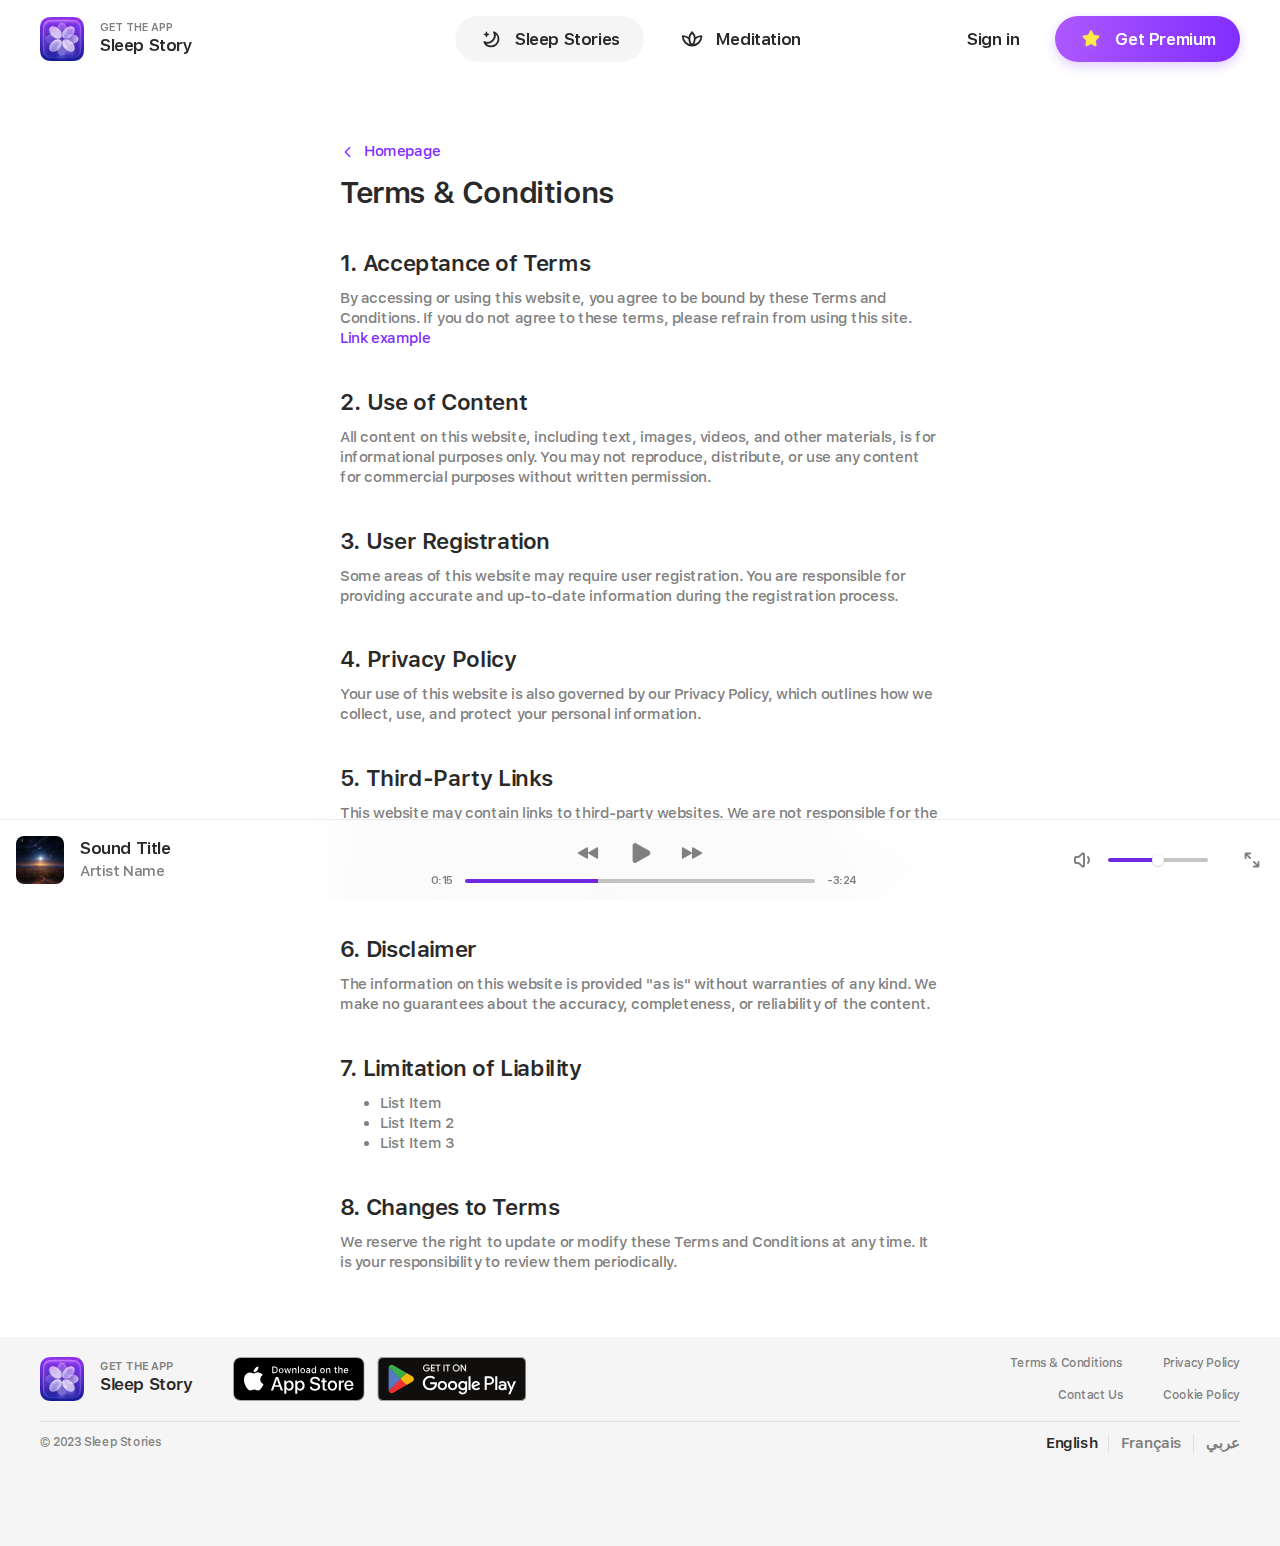
==== single.html @ ad142d94 "fixes" ====
<!DOCTYPE html>
<html lang="en">
  <head>
    <title>Sleep Story</title>
    <meta charset="utf-8">
    <meta name="keywords" content="">
    <meta http-equiv="X-UA-Compatible" content="IE=edge">
    <meta name="viewport" content="width=device-width, initial-scale=1.0">
    <meta name="format-detection" content="telephone=no">
    <link rel="shortcut icon" href="images/favicons/favicon.ico" type="image/x-icon">
    <link rel="apple-touch-icon" href="images/favicons/apple-touch-icon.png">
    <link rel="apple-touch-icon" sizes="180x180" href="images/favicons/apple-touch-icon-180x180.png">
    <link rel="icon" type="image/png" sizes="192x192" href="images/favicons/android-chrome-192x192.png">
    <link rel="icon" type="image/png" sizes="96x96" href="images/favicons/android-chrome-96x96.png">
    <link rel="icon" type="image/png" sizes="32x32" href="images/favicons/favicon-32x32.png">
    <link rel="icon" type="image/png" sizes="16x16" href="images/favicons/favicon-16x16.png">
    <link rel="manifest" href="images/favicons/manifest.json">
    <meta name="msapplication-TileColor" content="#ffffff">
    <meta name="msapplication-TileImage" content="images/favicons/mstile-144x144.png">
    <meta name="msapplication-config" content="images/favicons/browserconfig.xml">
    <meta name="theme-color" content="#fff">
    <meta name="theme-color" media="(prefers-color-scheme: dark)" content="#101014">
    <link rel="stylesheet" href="css/main.min.css">
  </head>
  <body>
    <header class="header">
      <div class="container">
        <div class="header__wrap"><a class="custom-logo" href="./index.html">
            <picture class="picture">
              <source srcset="images/logo.webp, images/logo@2x.webp 2x" type="image/webp"/><img src="images/logo.png" srcset="images/logo.png, images/logo@2x.png 2x" alt=""/>
            </picture>
            <div class="custom-logo__info"><span class="custom-logo__tagline">Get the app</span><span class="custom-logo__title">Sleep Story</span></div></a>
          <nav class="menu"> 
            <ul class="menu__list list-reset">
              <li class="menu__item"><a class="menu__link button button--active" href="#"> 
                  <svg class="icon" width="24" height="24" viewBox="0 0 24 24">
                    <use xlink:href="images/sprites/main.stack.svg#image-moon"></use>
                  </svg>Sleep Stories</a></li>
              <li class="menu__item"><a class="menu__link button" href="#"> 
                  <svg class="icon" width="24" height="24" viewBox="0 0 24 24">
                    <use xlink:href="images/sprites/main.stack.svg#image-meditation"></use>
                  </svg>Meditation</a></li>
            </ul>
          </nav>
          <div class="user-nav"><a class="button" href="#signIn" data-signin>Sign in</a><a class="button button--accent" href="#premium" data-premium> <svg class="icon" width="24" height="24" viewBox="0 0 18 18" fill="none" xmlns="http://www.w3.org/2000/svg">
<path d="M8.32745 2.86274C8.60256 2.3053 9.39744 2.3053 9.67255 2.86274L11.0297 5.61261C11.1389 5.83396 11.3501 5.98739 11.5944 6.02289L14.6291 6.46385C15.2442 6.55324 15.4898 7.30922 15.0447 7.74312L12.8488 9.88359C12.672 10.0559 12.5914 10.3041 12.6331 10.5474L13.1515 13.5698C13.2566 14.1825 12.6135 14.6497 12.0633 14.3605L9.34901 12.9335C9.13051 12.8186 8.86949 12.8186 8.65099 12.9335L5.93672 14.3605C5.3865 14.6497 4.74342 14.1825 4.8485 13.5698L5.36688 10.5474C5.40861 10.3041 5.32795 10.0559 5.15119 9.88359L2.95529 7.74312C2.51015 7.30922 2.75578 6.55324 3.37095 6.46385L6.4056 6.02289C6.64989 5.98739 6.86106 5.83396 6.97031 5.61261L8.32745 2.86274Z" fill="url(#paint0_linear_1054_4385)"/>
<defs>
<linearGradient id="paint0_linear_1054_4385" x1="3" y1="3" x2="15" y2="15" gradientUnits="userSpaceOnUse">
<stop offset="100" stop-color="#FFEB45"/>
<stop offset="1" stop-color="#FFC545"/>
</linearGradient>
</defs>
</svg>Get Premium</a>
            <div class="user-nav__button"> <span> </span></div>
            <div class="user-nav__wrap"> <a class="user-nav__link user-nav__menu user-nav__menu--active" href="#"> 
                <div class="user-nav__icon">
                  <svg class="icon" width="24" height="24" viewBox="0 0 24 24">
                    <use xlink:href="images/sprites/main.stack.svg#image-moon"></use>
                  </svg>
                </div>Sleep Stories</a><a class="user-nav__link user-nav__menu" href="#"> 
                <div class="user-nav__icon">
                  <svg class="icon" width="24" height="24" viewBox="0 0 24 24">
                    <use xlink:href="images/sprites/main.stack.svg#image-meditation"></use>
                  </svg>
                </div>Meditation</a><a class="user-nav__link" href="#premium" data-premium> 
                <div class="user-nav__icon"><svg class="icon" width="24" height="24" viewBox="0 0 18 18" fill="none" xmlns="http://www.w3.org/2000/svg">
<path d="M8.32745 2.86274C8.60256 2.3053 9.39744 2.3053 9.67255 2.86274L11.0297 5.61261C11.1389 5.83396 11.3501 5.98739 11.5944 6.02289L14.6291 6.46385C15.2442 6.55324 15.4898 7.30922 15.0447 7.74312L12.8488 9.88359C12.672 10.0559 12.5914 10.3041 12.6331 10.5474L13.1515 13.5698C13.2566 14.1825 12.6135 14.6497 12.0633 14.3605L9.34901 12.9335C9.13051 12.8186 8.86949 12.8186 8.65099 12.9335L5.93672 14.3605C5.3865 14.6497 4.74342 14.1825 4.8485 13.5698L5.36688 10.5474C5.40861 10.3041 5.32795 10.0559 5.15119 9.88359L2.95529 7.74312C2.51015 7.30922 2.75578 6.55324 3.37095 6.46385L6.4056 6.02289C6.64989 5.98739 6.86106 5.83396 6.97031 5.61261L8.32745 2.86274Z" fill="url(#paint10_linear_1054_4385)"/>
<defs>
<linearGradient id="paint10_linear_1054_4385" x1="3" y1="3" x2="15" y2="15" gradientUnits="userSpaceOnUse">
<stop offset="100" stop-color="#FFEB45"/>
<stop offset="1" stop-color="#FFC545"/>
</linearGradient>
</defs>
</svg>
                </div>Get Premium</a><a class="user-nav__link" href="#signIn"> 
                <div class="user-nav__icon">
                  <svg class="icon" width="24" height="24" viewBox="0 0 24 24">
                    <use xlink:href="images/sprites/main.stack.svg#image-profile"></use>
                  </svg>
                </div>Sign in</a></div>
          </div>
        </div>
      </div>
    </header>
    <main class="main"> 
      <section class="single">
        <div class="container"> 
          <div class="single__wrap"> <a class="back" href="./index.html"> 
              <svg class="icon" width="16" height="16" viewBox="0 0 16 16">
                <use xlink:href="images/sprites/main.stack.svg#image-angle"></use>
              </svg>Homepage</a>
            <h1>Terms & Conditions</h1>
            <h2>1.  Acceptance of Terms</h2>
            <p>By accessing or using this website, you agree to be bound by these Terms and Conditions. If you do not agree to these terms, please refrain from using this site. <a href="#">Link example</a></p>
            <h2>2. Use of Content</h2>
            <p>All content on this website, including text, images, videos, and other materials, is for informational purposes only. You may not reproduce, distribute, or use any content for commercial purposes without written permission.</p>
            <h2>3. User Registration</h2>
            <p>Some areas of this website may require user registration. You are responsible for providing accurate and up-to-date information during the registration process.</p>
            <h2>4. Privacy Policy</h2>
            <p>Your use of this website is also governed by our Privacy Policy, which outlines how we collect, use, and protect your personal information.</p>
            <h2>5. Third-Party Links</h2>
            <p>This website may contain links to third-party websites. We are not responsible for the content or practices of these external sites. Use them at your own risk.</p>
            <p>This website may contain links to third-party websites. We are not responsible for the content or practices of these external sites. Use them at your own risk.</p>
            <h2>6. Disclaimer</h2>
            <p>The information on this website is provided "as is" without warranties of any kind. We make no guarantees about the accuracy, completeness, or reliability of the content.</p>
            <h2>7. Limitation of Liability</h2>
            <ul> 
              <li>List Item</li>
              <li>List Item 2 </li>
              <li>List Item 3 </li>
            </ul>
            <h2>8. Changes to Terms</h2>
            <p>We reserve the right to update or modify these Terms and Conditions at any time. It is your responsibility to review them periodically.</p>
          </div>
        </div>
      </section>
    </main>
    <footer class="footer">
      <div class="container">
        <div class="footer__main"> 
          <div class="footer__logos"><a class="custom-logo custom-logo--mob" href="./index.html">
              <picture class="picture">
                <source srcset="images/logo.webp, images/logo@2x.webp 2x" type="image/webp"/><img src="images/logo.png" srcset="images/logo.png, images/logo@2x.png 2x" alt=""/>
              </picture>
              <div class="custom-logo__info"><span class="custom-logo__tagline">Get the app</span><span class="custom-logo__title">Sleep Story</span></div></a>
            <div class="footer__apps"><a class="logo" href="#"><img src="images/appstore.svg" alt="App Store"></a><a class="logo" href="#"><img src="images/googleplay.svg" alt="Google Play"></a></div>
          </div>
          <nav class="footer__menu"> 
            <ul class="list-reset">
              <li><a class="footer__link" href="./single.html">Terms & Conditions</a></li>
              <li><a class="footer__link" href="./single.html">Privacy Policy</a></li>
              <li><a class="footer__link" href="./single.html">Contact Us</a></li>
              <li><a class="footer__link" href="./single.html">Cookie Policy</a></li>
            </ul>
          </nav>
        </div>
        <div class="footer__bottom"> <span class="footer__copy">© 2023 Sleep Stories</span>
          <ul class="footer__langs list-reset">
            <li><a class="footer__lang footer__lang--active" href="#">English</a></li>
            <li><a class="footer__lang" href="#">Français</a></li>
            <li><a class="footer__lang" href="#">عربي</a></li>
          </ul>
        </div>
      </div>
    </footer>
    <div class="player">
      <div class="player__overlay"></div>
      <div class="player__top"><span class="player__caption">Playing from</span><span class="player__playlist">Travel</span>
        <button class="player__button player__close" type="button">
          <svg class="icon" width="16" height="16" viewBox="0 0 16 16">
            <use xlink:href="images/sprites/main.stack.svg#image-cross"></use>
          </svg>
        </button>
      </div>
      <div class="player__box">
        <div class="player__cover" data-flip-id="cover"> 
          <picture class="picture">
            <source srcset="images/cover.webp, images/cover@2x.webp 2x" type="image/webp"/><img src="images/cover.jpg" srcset="images/cover.jpg, images/cover@2x.jpg 2x" alt=""/>
          </picture>
        </div><span class="player__title" data-flip-id="title">Sound Title</span><span class="player__artist" data-flip-id="artist">Artist Name</span>
        <div class="player__mob-controls">
          <div class="player__playback"> <span class="player__progress-time">0:15</span>
            <div class="player__playback-bar">
              <input type="range" step="1" min="0" max="100" value="38" data-property="horizontal">
            </div><span class="player__duration">-3:24</span>
          </div>
          <div class="player__buttons">
            <button class="player__button player__prev" type="button">
              <svg class="icon" width="24" height="24" viewBox="0 0 24 24">
                <use xlink:href="images/sprites/main.stack.svg#image-play-prev"></use>
              </svg>
            </button>
            <button class="player__button player__play" type="button">
              <svg class="icon--pause icon" width="32" height="32" viewBox="0 0 32 32">
                <use xlink:href="images/sprites/main.stack.svg#image-pause"></use>
              </svg>
              <svg class="icon--play icon" width="32" height="32" viewBox="0 0 32 32">
                <use xlink:href="images/sprites/main.stack.svg#image-play"></use>
              </svg>
            </button>
            <button class="player__button player__next" type="button">
              <svg class="icon" width="24" height="24" viewBox="0 0 24 24">
                <use xlink:href="images/sprites/main.stack.svg#image-play-next"></use>
              </svg>
            </button>
          </div>
          <div class="player__sound"> 
            <button class="player__button player__volume" type="button"><svg class="icon" width="24" height="24" viewBox="0 0 24 24" fill="none" xmlns="http://www.w3.org/2000/svg">
<g class="volume-on">
<path class="volume-main" d="m3 10v4c0 0.6 0.4 1 1 1h2c0.6 0 1.1 0.2 1.4 0.6l2.9 2.8c0.6 0.6 1.7 0.1 1.7-0.8v-11.2c0-0.9-1.1-1.4-1.7-0.8l-2.9 2.8c-0.3 0.4-0.8 0.6-1.4 0.6h-2c-0.6 0-1 0.4-1 1z" stroke="currentColor" stroke-width="2"/>
<path class="volume-loud" d="m18.7 6c1.4 1.6 2.3 3.7 2.3 6 0 2.3-0.9 4.4-2.3 6" stroke="currentColor" stroke-width="2" stroke-linecap="round"/>
<path class="volume-normal" d="m16 15c0.6-0.8 1-1.9 1-3 0-1.1-0.4-2.2-1-3" stroke="currentColor" stroke-width="2" stroke-linecap="round"/>
</g>
<g class="volume-off">
<path d="m2.3 9q-0.3 0.4-0.3 1v4c0 1.1 0.9 2 2 2h2q0.4 0 0.7 0.3l2.9 2.8c0.8 0.8 2.1 0.7 2.8 0l-3.9-3.9-0.4-0.4c-0.5-0.5-1.3-0.8-2.1-0.8h-2v-3.3z" fill="currentColor"/>
<path d="m11 9.2v-2.8l-1.4 1.4-1.5-1.4 1.5-1.5c1.3-1.2 3.4-0.3 3.4 1.5v4.8z" fill="currentColor"/>
<path d="m2.5 5l14 14" stroke="currentColor" stroke-width="2" stroke-linecap="round"/>
</g>
</svg>
            </button>
            <div class="player__sound-bar">
              <input type="range" step="1" min="0" max="100" value="50" data-property="horizontal">
            </div>
          </div>
        </div>
      </div>
      <div class="player__bar">
        <div class="player__track"> 
          <div class="player__preview" data-flip-id="cover">
            <picture class="picture">
              <source srcset="images/cover.webp, images/cover@2x.webp 2x" type="image/webp"/><img src="images/cover.jpg" srcset="images/cover.jpg, images/cover@2x.jpg 2x" alt=""/>
            </picture>
          </div>
          <div class="player__track-info"> <span class="player__title" data-flip-id="title">Sound Title</span><span class="player__artist" data-flip-id="artist">Artist Name</span></div>
        </div>
        <div class="player__controls">
          <div class="player__buttons"> 
            <button class="player__button player__prev" type="button">
              <svg class="icon" width="24" height="24" viewBox="0 0 24 24">
                <use xlink:href="images/sprites/main.stack.svg#image-play-prev"></use>
              </svg>
            </button>
            <button class="player__button player__play" type="button">
              <svg class="icon--pause icon" width="32" height="32" viewBox="0 0 32 32">
                <use xlink:href="images/sprites/main.stack.svg#image-pause"></use>
              </svg>
              <svg class="icon--play icon" width="32" height="32" viewBox="0 0 32 32">
                <use xlink:href="images/sprites/main.stack.svg#image-play"></use>
              </svg>
            </button>
            <button class="player__button player__next" type="button">
              <svg class="icon" width="24" height="24" viewBox="0 0 24 24">
                <use xlink:href="images/sprites/main.stack.svg#image-play-next"></use>
              </svg>
            </button>
          </div>
          <div class="player__playback"> <span class="player__progress-time">0:15</span>
            <div class="player__playback-bar">
              <input type="range" step="1" min="0" max="100" value="38" data-property="horizontal">
            </div><span class="player__duration">-3:24</span>
          </div>
        </div>
        <div class="player__additional"> 
          <div class="player__sound"> 
            <button class="player__button player__volume" type="button"><svg class="icon" width="24" height="24" viewBox="0 0 24 24" fill="none" xmlns="http://www.w3.org/2000/svg">
<g class="volume-on">
<path class="volume-main" d="m3 10v4c0 0.6 0.4 1 1 1h2c0.6 0 1.1 0.2 1.4 0.6l2.9 2.8c0.6 0.6 1.7 0.1 1.7-0.8v-11.2c0-0.9-1.1-1.4-1.7-0.8l-2.9 2.8c-0.3 0.4-0.8 0.6-1.4 0.6h-2c-0.6 0-1 0.4-1 1z" stroke="currentColor" stroke-width="2"/>
<path class="volume-loud" d="m18.7 6c1.4 1.6 2.3 3.7 2.3 6 0 2.3-0.9 4.4-2.3 6" stroke="currentColor" stroke-width="2" stroke-linecap="round"/>
<path class="volume-normal" d="m16 15c0.6-0.8 1-1.9 1-3 0-1.1-0.4-2.2-1-3" stroke="currentColor" stroke-width="2" stroke-linecap="round"/>
</g>
<g class="volume-off">
<path d="m2.3 9q-0.3 0.4-0.3 1v4c0 1.1 0.9 2 2 2h2q0.4 0 0.7 0.3l2.9 2.8c0.8 0.8 2.1 0.7 2.8 0l-3.9-3.9-0.4-0.4c-0.5-0.5-1.3-0.8-2.1-0.8h-2v-3.3z" fill="currentColor"/>
<path d="m11 9.2v-2.8l-1.4 1.4-1.5-1.4 1.5-1.5c1.3-1.2 3.4-0.3 3.4 1.5v4.8z" fill="currentColor"/>
<path d="m2.5 5l14 14" stroke="currentColor" stroke-width="2" stroke-linecap="round"/>
</g>
</svg>
            </button>
            <div class="player__sound-bar">
              <input type="range" step="1" min="0" max="100" value="50" data-property="horizontal">
            </div>
          </div>
          <button class="player__button player__full" type="button">
            <svg class="icon" width="24" height="24" viewBox="0 0 24 24">
              <use xlink:href="images/sprites/main.stack.svg#image-expand"></use>
            </svg>
          </button>
        </div>
      </div>
    </div>
    <script src="js/main.min.js"></script>
  </body>
</html>
---- css/main.min.css ----
@font-face{font-family:swiper-icons;src:url('data:application/font-woff;charset=utf-8;base64, [base64]//wADZ2x5ZgAAAywAAADMAAAD2MHtryVoZWFkAAABbAAAADAAAAA2E2+eoWhoZWEAAAGcAAAAHwAAACQC9gDzaG10eAAAAigAAAAZAAAArgJkABFsb2NhAAAC0AAAAFoAAABaFQAUGG1heHAAAAG8AAAAHwAAACAAcABAbmFtZQAAA/gAAAE5AAACXvFdBwlwb3N0AAAFNAAAAGIAAACE5s74hXjaY2BkYGAAYpf5Hu/j+W2+MnAzMYDAzaX6QjD6/4//Bxj5GA8AuRwMYGkAPywL13jaY2BkYGA88P8Agx4j+/8fQDYfA1AEBWgDAIB2BOoAeNpjYGRgYNBh4GdgYgABEMnIABJzYNADCQAACWgAsQB42mNgYfzCOIGBlYGB0YcxjYGBwR1Kf2WQZGhhYGBiYGVmgAFGBiQQkOaawtDAoMBQxXjg/wEGPcYDDA4wNUA2CCgwsAAAO4EL6gAAeNpj2M0gyAACqxgGNWBkZ2D4/wMA+xkDdgAAAHjaY2BgYGaAYBkGRgYQiAHyGMF8FgYHIM3DwMHABGQrMOgyWDLEM1T9/w8UBfEMgLzE////P/5//f/V/xv+r4eaAAeMbAxwIUYmIMHEgKYAYjUcsDAwsLKxc3BycfPw8jEQA/[base64]/uznmfPFBNODM2K7MTQ45YEAZqGP81AmGGcF3iPqOop0r1SPTaTbVkfUe4HXj97wYE+yNwWYxwWu4v1ugWHgo3S1XdZEVqWM7ET0cfnLGxWfkgR42o2PvWrDMBSFj/IHLaF0zKjRgdiVMwScNRAoWUoH78Y2icB/yIY09An6AH2Bdu/UB+yxopYshQiEvnvu0dURgDt8QeC8PDw7Fpji3fEA4z/PEJ6YOB5hKh4dj3EvXhxPqH/SKUY3rJ7srZ4FZnh1PMAtPhwP6fl2PMJMPDgeQ4rY8YT6Gzao0eAEA409DuggmTnFnOcSCiEiLMgxCiTI6Cq5DZUd3Qmp10vO0LaLTd2cjN4fOumlc7lUYbSQcZFkutRG7g6JKZKy0RmdLY680CDnEJ+UMkpFFe1RN7nxdVpXrC4aTtnaurOnYercZg2YVmLN/d/gczfEimrE/fs/bOuq29Zmn8tloORaXgZgGa78yO9/cnXm2BpaGvq25Dv9S4E9+5SIc9PqupJKhYFSSl47+Qcr1mYNAAAAeNptw0cKwkAAAMDZJA8Q7OUJvkLsPfZ6zFVERPy8qHh2YER+3i/BP83vIBLLySsoKimrqKqpa2hp6+jq6RsYGhmbmJqZSy0sraxtbO3sHRydnEMU4uR6yx7JJXveP7WrDycAAAAAAAH//wACeNpjYGRgYOABYhkgZgJCZgZNBkYGLQZtIJsFLMYAAAw3ALgAeNolizEKgDAQBCchRbC2sFER0YD6qVQiBCv/H9ezGI6Z5XBAw8CBK/m5iQQVauVbXLnOrMZv2oLdKFa8Pjuru2hJzGabmOSLzNMzvutpB3N42mNgZGBg4GKQYzBhYMxJLMlj4GBgAYow/P/PAJJhLM6sSoWKfWCAAwDAjgbRAAB42mNgYGBkAIIbCZo5IPrmUn0hGA0AO8EFTQAA');font-weight:400;font-style:normal}:root{--swiper-theme-color:#007aff}:host{position:relative;display:block;margin-left:auto;margin-right:auto;z-index:1}.swiper{margin-left:auto;margin-right:auto;position:relative;overflow:hidden;overflow:clip;list-style:none;padding:0;z-index:1;display:block}.swiper-vertical>.swiper-wrapper{flex-direction:column}.swiper-wrapper{position:relative;width:100%;height:100%;z-index:1;display:flex;transition-property:transform;transition-timing-function:var(--swiper-wrapper-transition-timing-function,initial);box-sizing:content-box}.swiper-android .swiper-slide,.swiper-ios .swiper-slide,.swiper-wrapper{transform:translate3d(0,0,0)}.swiper-horizontal{touch-action:pan-y}.swiper-vertical{touch-action:pan-x}.swiper-slide{flex-shrink:0;width:100%;height:100%;position:relative;transition-property:transform;display:block}.swiper-slide-invisible-blank{visibility:hidden}.swiper-autoheight,.swiper-autoheight .swiper-slide{height:auto}.swiper-autoheight .swiper-wrapper{align-items:flex-start;transition-property:transform,height}.swiper-backface-hidden .swiper-slide{transform:translateZ(0);-webkit-backface-visibility:hidden;backface-visibility:hidden}.swiper-3d.swiper-css-mode .swiper-wrapper{perspective:1200px}.swiper-3d .swiper-wrapper{transform-style:preserve-3d}.swiper-3d{perspective:1200px}.swiper-3d .swiper-cube-shadow,.swiper-3d .swiper-slide{transform-style:preserve-3d}.swiper-css-mode>.swiper-wrapper{overflow:auto;scrollbar-width:none;-ms-overflow-style:none}.swiper-css-mode>.swiper-wrapper::-webkit-scrollbar{display:none}.swiper-css-mode>.swiper-wrapper>.swiper-slide{scroll-snap-align:start start}.swiper-css-mode.swiper-horizontal>.swiper-wrapper{scroll-snap-type:x mandatory}.swiper-css-mode.swiper-vertical>.swiper-wrapper{scroll-snap-type:y mandatory}.swiper-css-mode.swiper-free-mode>.swiper-wrapper{scroll-snap-type:none}.swiper-css-mode.swiper-free-mode>.swiper-wrapper>.swiper-slide{scroll-snap-align:none}.swiper-css-mode.swiper-centered>.swiper-wrapper::before{content:'';flex-shrink:0;order:9999}.swiper-css-mode.swiper-centered>.swiper-wrapper>.swiper-slide{scroll-snap-align:center center;scroll-snap-stop:always}.swiper-css-mode.swiper-centered.swiper-horizontal>.swiper-wrapper>.swiper-slide:first-child{margin-inline-start:var(--swiper-centered-offset-before)}.swiper-css-mode.swiper-centered.swiper-horizontal>.swiper-wrapper::before{height:100%;min-height:1px;width:var(--swiper-centered-offset-after)}.swiper-css-mode.swiper-centered.swiper-vertical>.swiper-wrapper>.swiper-slide:first-child{margin-block-start:var(--swiper-centered-offset-before)}.swiper-css-mode.swiper-centered.swiper-vertical>.swiper-wrapper::before{width:100%;min-width:1px;height:var(--swiper-centered-offset-after)}.swiper-3d .swiper-slide-shadow,.swiper-3d .swiper-slide-shadow-bottom,.swiper-3d .swiper-slide-shadow-left,.swiper-3d .swiper-slide-shadow-right,.swiper-3d .swiper-slide-shadow-top{position:absolute;left:0;top:0;width:100%;height:100%;pointer-events:none;z-index:10}.swiper-3d .swiper-slide-shadow{background:rgba(0,0,0,.15)}.swiper-3d .swiper-slide-shadow-left{background-image:linear-gradient(to left,rgba(0,0,0,.5),rgba(0,0,0,0))}.swiper-3d .swiper-slide-shadow-right{background-image:linear-gradient(to right,rgba(0,0,0,.5),rgba(0,0,0,0))}.swiper-3d .swiper-slide-shadow-top{background-image:linear-gradient(to top,rgba(0,0,0,.5),rgba(0,0,0,0))}.swiper-3d .swiper-slide-shadow-bottom{background-image:linear-gradient(to bottom,rgba(0,0,0,.5),rgba(0,0,0,0))}.swiper-lazy-preloader{width:42px;height:42px;position:absolute;left:50%;top:50%;margin-left:-21px;margin-top:-21px;z-index:10;transform-origin:50%;box-sizing:border-box;border:4px solid var(--swiper-preloader-color,var(--swiper-theme-color));border-radius:50%;border-top-color:transparent}.swiper-watch-progress .swiper-slide-visible .swiper-lazy-preloader,.swiper:not(.swiper-watch-progress) .swiper-lazy-preloader{animation:swiper-preloader-spin 1s infinite linear}.swiper-lazy-preloader-white{--swiper-preloader-color:#fff}.swiper-lazy-preloader-black{--swiper-preloader-color:#000}@keyframes swiper-preloader-spin{0%{transform:rotate(0)}100%{transform:rotate(360deg)}}html{line-height:1.15;-webkit-text-size-adjust:100%}body{margin:0}main{display:block}h1{font-size:2em;margin:.67em 0}hr{box-sizing:content-box;height:0;overflow:visible}pre{font-family:monospace,monospace;font-size:1em}a{background-color:transparent}abbr[title]{border-bottom:none;text-decoration:underline;-webkit-text-decoration:underline dotted;text-decoration:underline dotted}b,strong{font-weight:bolder}code,kbd,samp{font-family:monospace,monospace;font-size:1em}small{font-size:80%}sub,sup{font-size:75%;line-height:0;position:relative;vertical-align:baseline}sub{bottom:-.25em}sup{top:-.5em}img{border-style:none}button,input,optgroup,select,textarea{font-family:inherit;font-size:100%;line-height:1.15;outline:0;margin:0}button,input{overflow:visible}button,select{text-transform:none}[type=button],[type=reset],[type=submit],button{-webkit-appearance:button}[type=button]::-moz-focus-inner,[type=reset]::-moz-focus-inner,[type=submit]::-moz-focus-inner,button::-moz-focus-inner{border-style:none;padding:0}[type=button]:-moz-focusring,[type=reset]:-moz-focusring,[type=submit]:-moz-focusring,button:-moz-focusring{outline:1px dotted ButtonText}fieldset{padding:.35em .75em .625em}legend{box-sizing:border-box;color:inherit;display:table;max-width:100%;padding:0;white-space:normal}progress{vertical-align:baseline}textarea{overflow:auto}[type=checkbox],[type=radio]{box-sizing:border-box;padding:0}[type=number]::-webkit-inner-spin-button,[type=number]::-webkit-outer-spin-button{height:auto}[type=search]{-webkit-appearance:textfield;outline-offset:-2px}[type=search]::-webkit-search-decoration{-webkit-appearance:none}::-webkit-file-upload-button{-webkit-appearance:button;font:inherit}details{display:block}summary{display:list-item}template{display:none}[hidden]{display:none}@font-face{font-family:SFProText;font-display:swap;font-weight:500;src:url(../fonts/SFProText-Medium.woff2) format("woff2"),url(../fonts/SFProText-Medium.woff) format("woff")}@font-face{font-family:SFProText;font-display:swap;font-weight:600;src:url(../fonts/SFProText-SemiBold.woff2) format("woff2"),url(../fonts/SFProText-SemiBold.woff) format("woff")}@font-face{font-family:SFProDisplay;font-display:swap;font-weight:500;src:url(../fonts/SFProDisplay-Medium.woff2) format("woff2"),url(../fonts/SFProDisplay-Medium.woff) format("woff")}@font-face{font-family:SFProDisplay;font-display:swap;font-weight:600;src:url(../fonts/SFProDisplay-SemiBold.woff2) format("woff2"),url(../fonts/SFProDisplay-SemiBold.woff) format("woff")}.svg-image-angle,.svg-image-apple-logo,.svg-image-color-tick,.svg-image-cross,.svg-image-expand,.svg-image-google-logo,.svg-image-meditation,.svg-image-moon,.svg-image-options,.svg-image-pause,.svg-image-pause-white,.svg-image-play,.svg-image-play-next,.svg-image-play-prev,.svg-image-play-white,.svg-image-profile,.svg-image-radio-icon,.svg-image-star,.svg-image-tick,.svg-image-volume{background:url(../images/sprites/main.svg) no-repeat}.svg-image-angle{background-position:98.3606557377% 19.6078431373%;background-size:777.7777777778% auto;width:18px}.svg-image-angle:before{content:"";display:block;font-size:0;line-height:0;padding-top:100%}.svg-image-angle-dims{width:18px;height:18px}.svg-image-apple-logo{background-position:29.8245614035% 36.170212766%;background-size:538.4615384615% auto;width:26px}.svg-image-apple-logo:before{content:"";display:block;font-size:0;line-height:0;padding-top:100%}.svg-image-apple-logo-dims{width:26px;height:26px}.svg-image-color-tick{background-position:59.649122807% 0;background-size:538.4615384615% auto;width:26px}.svg-image-color-tick:before{content:"";display:block;font-size:0;line-height:0;padding-top:100%}.svg-image-color-tick-dims{width:26px;height:26px}.svg-image-cross{background-position:98.3606557377% 37.2549019608%;background-size:777.7777777778% auto;width:18px}.svg-image-cross:before{content:"";display:block;font-size:0;line-height:0;padding-top:100%}.svg-image-cross-dims{width:18px;height:18px}.svg-image-expand{background-position:59.649122807% 27.6595744681%;background-size:538.4615384615% auto;width:26px}.svg-image-expand:before{content:"";display:block;font-size:0;line-height:0;padding-top:100%}.svg-image-expand-dims{width:26px;height:26px}.svg-image-google-logo{background-position:0 72.3404255319%;background-size:538.4615384615% auto;width:26px}.svg-image-google-logo:before{content:"";display:block;font-size:0;line-height:0;padding-top:100%}.svg-image-google-logo-dims{width:26px;height:26px}.svg-image-meditation{background-position:22.8070175439% 72.3404255319%;background-size:538.4615384615% auto;width:26px}.svg-image-meditation:before{content:"";display:block;font-size:0;line-height:0;padding-top:100%}.svg-image-meditation-dims{width:26px;height:26px}.svg-image-moon{background-position:45.6140350877% 72.3404255319%;background-size:538.4615384615% auto;width:26px}.svg-image-moon:before{content:"";display:block;font-size:0;line-height:0;padding-top:100%}.svg-image-moon-dims{width:26px;height:26px}.svg-image-options{background-position:0 0;background-size:411.7647058824% auto;width:34px}.svg-image-options:before{content:"";display:block;font-size:0;line-height:0;padding-top:100%}.svg-image-options-dims{width:34px;height:34px}.svg-image-pause{background-position:32.0754716981% 0;background-size:411.7647058824% auto;width:34px}.svg-image-pause:before{content:"";display:block;font-size:0;line-height:0;padding-top:100%}.svg-image-pause-dims{width:34px;height:34px}.svg-image-pause-white{background-position:0 39.5348837209%;background-size:411.7647058824% auto;width:34px}.svg-image-pause-white:before{content:"";display:block;font-size:0;line-height:0;padding-top:100%}.svg-image-pause-white-dims{width:34px;height:34px}.svg-image-play{background-position:82.4561403509% 0;background-size:538.4615384615% auto;width:26px}.svg-image-play:before{content:"";display:block;font-size:0;line-height:0;padding-top:100%}.svg-image-play-dims{width:26px;height:26px}.svg-image-play-next{background-position:82.4561403509% 27.6595744681%;background-size:538.4615384615% auto;width:26px}.svg-image-play-next:before{content:"";display:block;font-size:0;line-height:0;padding-top:100%}.svg-image-play-next-dims{width:26px;height:26px}.svg-image-play-prev{background-position:82.4561403509% 55.3191489362%;background-size:538.4615384615% auto;width:26px}.svg-image-play-prev:before{content:"";display:block;font-size:0;line-height:0;padding-top:100%}.svg-image-play-prev-dims{width:26px;height:26px}.svg-image-play-white{background-position:0 100%;background-size:538.4615384615% auto;width:26px}.svg-image-play-white:before{content:"";display:block;font-size:0;line-height:0;padding-top:100%}.svg-image-play-white-dims{width:26px;height:26px}.svg-image-profile{background-position:22.8070175439% 100%;background-size:538.4615384615% auto;width:26px}.svg-image-profile:before{content:"";display:block;font-size:0;line-height:0;padding-top:100%}.svg-image-profile-dims{width:26px;height:26px}.svg-image-radio-icon{background-position:45.6140350877% 100%;background-size:538.4615384615% auto;width:26px}.svg-image-radio-icon:before{content:"";display:block;font-size:0;line-height:0;padding-top:100%}.svg-image-radio-icon-dims{width:26px;height:26px}.svg-image-star{background-position:100% 0;background-size:700% auto;width:20px}.svg-image-star:before{content:"";display:block;font-size:0;line-height:0;padding-top:100%}.svg-image-star-dims{width:20px;height:20px}.svg-image-tick{background-position:79.6610169492% 75%;background-size:636.3636363636% auto;width:22px}.svg-image-tick:before{content:"";display:block;font-size:0;line-height:0;padding-top:72.7272727273%}.svg-image-tick-dims{width:22px;height:16px}.svg-image-volume{background-position:68.4210526316% 100%;background-size:538.4615384615% auto;width:26px}.svg-image-volume:before{content:"";display:block;font-size:0;line-height:0;padding-top:100%}.svg-image-volume-dims{width:26px;height:26px}.image-by-height{width:auto}.image-by-height:before{content:none}.image-by-height>svg{height:inherit}.image-by-height>img{height:inherit!important;vertical-align:top!important;margin:0!important;padding:0!important;max-width:none!important;max-height:none!important;border:0!important;opacity:0!important}*,::after,::before{box-sizing:border-box}html{scroll-padding-top:78px}@media (max-width:767px){html{scroll-padding-top:134px}}body{display:-webkit-flex;display:-ms-flexbox;display:flex;-webkit-flex-direction:column;-ms-flex-direction:column;flex-direction:column;width:100%;height:100%;min-height:100vh;padding-top:78px;background-color:var(--base);font-family:SFProText,Helvetice,sans-serif;font-size:15px;font-weight:500;line-height:1.33;letter-spacing:-.4px;color:var(--light-text);font-feature-settings:"clig" off,"liga" off;-webkit-font-smoothing:antialiased;-moz-osx-font-smoothing:grayscale}@media (max-width:767px){body{padding-top:134px}}body.lock{overflow:hidden}body.overlay{overflow:hidden;position:relative}body.overlay::before{content:"";background-color:rgba(0,0,0,.8);position:absolute;left:0;right:0;top:0;bottom:0;z-index:90}.main{-webkit-flex-grow:1;-ms-flex-positive:1;flex-grow:1;overflow-x:hidden;padding:64px 0}@media (max-width:1023px){.main{padding:40px 0 56px}}@media (max-width:767px){.main{padding:20px 0 40px}}.container{width:100%;max-width:1392px;margin:0 auto;padding:0 40px}@media (max-width:1023px){.container{padding:0 24px}}@media (max-width:767px){.container{padding:0 20px}}.logo{display:block;transition:opacity .2s cubic-bezier(.25,.1,.25,1),background-color .2s cubic-bezier(.25,.1,.25,1),-webkit-transform .15s cubic-bezier(.25,.1,.25,1);transition:transform .15s cubic-bezier(.25,.1,.25,1),opacity .2s cubic-bezier(.25,.1,.25,1),background-color .2s cubic-bezier(.25,.1,.25,1);transition:transform .15s cubic-bezier(.25,.1,.25,1),opacity .2s cubic-bezier(.25,.1,.25,1),background-color .2s cubic-bezier(.25,.1,.25,1),-webkit-transform .15s cubic-bezier(.25,.1,.25,1)}.logo:active{-webkit-transform:scale(.95);transform:scale(.95)}.logo:hover{opacity:.8}.logo img{display:block;height:100%;-o-object-fit:contain;object-fit:contain}.custom-logo{display:-webkit-flex;display:-ms-flexbox;display:flex;-webkit-align-items:center;-ms-flex-align:center;align-items:center;text-decoration:none;color:inherit;transition:opacity .2s cubic-bezier(.25,.1,.25,1),background-color .2s cubic-bezier(.25,.1,.25,1),-webkit-transform .15s cubic-bezier(.25,.1,.25,1);transition:transform .15s cubic-bezier(.25,.1,.25,1),opacity .2s cubic-bezier(.25,.1,.25,1),background-color .2s cubic-bezier(.25,.1,.25,1);transition:transform .15s cubic-bezier(.25,.1,.25,1),opacity .2s cubic-bezier(.25,.1,.25,1),background-color .2s cubic-bezier(.25,.1,.25,1),-webkit-transform .15s cubic-bezier(.25,.1,.25,1)}.custom-logo:active{-webkit-transform:scale(.95);transform:scale(.95)}.custom-logo:hover{opacity:.8}.custom-logo img{display:block;height:44px;-o-object-fit:contain;object-fit:contain;margin-right:16px}.custom-logo__info{font-weight:600}.custom-logo__tagline{display:block;font-size:11px;line-height:1.18;text-transform:uppercase;letter-spacing:0}.custom-logo__title{display:block;font-size:17px;line-height:1.29;color:var(--dark-text)}@media (max-width:767px){.custom-logo--mob{display:block}}@media (max-width:767px){.custom-logo--mob img{margin:0 auto 16px}}@media (max-width:767px){.custom-logo--mob .custom-logo__info{text-align:center}}.list-reset{list-style:none;padding:0;margin:0}.h1,.h2,.h3,.h4,.h5,.h6,h1,h2,h3,h4,h5,h6{display:block;margin:0}.button{display:-webkit-inline-flex;display:-ms-inline-flexbox;display:inline-flex;-webkit-align-items:center;-ms-flex-align:center;align-items:center;padding:11px 24px;border:none;border-radius:24px;font-size:17px;font-weight:600;line-height:1.3;color:var(--dark-text);text-align:center;text-decoration:none;cursor:pointer;transition:opacity .2s cubic-bezier(.25,.1,.25,1),background-color .2s cubic-bezier(.25,.1,.25,1),-webkit-transform .15s cubic-bezier(.25,.1,.25,1);transition:transform .15s cubic-bezier(.25,.1,.25,1),opacity .2s cubic-bezier(.25,.1,.25,1),background-color .2s cubic-bezier(.25,.1,.25,1);transition:transform .15s cubic-bezier(.25,.1,.25,1),opacity .2s cubic-bezier(.25,.1,.25,1),background-color .2s cubic-bezier(.25,.1,.25,1),-webkit-transform .15s cubic-bezier(.25,.1,.25,1)}.button:active{-webkit-transform:scale(.95);transform:scale(.95)}.button .icon{margin-right:12px}.button--active,.button:hover{background-color:var(--light-bg)}.button--accent{background-image:linear-gradient(95deg,#ae58ff 0,#802dff 100%);box-shadow:0 4px 12px 0 rgba(128,45,255,.24);color:#fff}.button--accent:hover{opacity:.8}.button--accent .icon{-webkit-filter:drop-shadow(0 1px 4px rgba(255, 235, 69, .16));filter:drop-shadow(0 1px 4px rgba(255, 235, 69, .16))}.button--apple{background-color:#000;color:var(--base)}.button--apple:hover{background-color:#000;opacity:.8}@media (prefers-color-scheme:dark){.button--apple{background-color:#fff}.button--apple:hover{background-color:#fff}}.button--google{background-color:#fff;position:relative}.button--google::before{content:"";width:100%;height:100%;border-radius:inherit;border:2px solid var(--stroke);position:absolute;left:0;top:0}@media (prefers-color-scheme:dark){.button--google{background-color:#fff;color:var(--base)}.button--google::before{display:none}.button--google:hover{background-color:#fff;opacity:.8}}.button--red{background-color:var(--error);box-shadow:0 4px 12px 0 rgba(242,0,41,.24);color:#fff}.button--red:hover{background-color:var(--error)}.arrows{display:-webkit-flex;display:-ms-flexbox;display:flex;-webkit-align-items:center;-ms-flex-align:center;align-items:center}.arrows__item{display:-webkit-flex;display:-ms-flexbox;display:flex;-webkit-align-items:center;-ms-flex-align:center;align-items:center;-webkit-justify-content:center;-ms-flex-pack:center;justify-content:center;width:24px;height:24px;border-radius:50%;background-color:var(--light-bg);cursor:pointer;transition:opacity .2s cubic-bezier(.25,.1,.25,1),background-color .2s cubic-bezier(.25,.1,.25,1),-webkit-transform .15s cubic-bezier(.25,.1,.25,1);transition:transform .15s cubic-bezier(.25,.1,.25,1),opacity .2s cubic-bezier(.25,.1,.25,1),background-color .2s cubic-bezier(.25,.1,.25,1);transition:transform .15s cubic-bezier(.25,.1,.25,1),opacity .2s cubic-bezier(.25,.1,.25,1),background-color .2s cubic-bezier(.25,.1,.25,1),-webkit-transform .15s cubic-bezier(.25,.1,.25,1)}.arrows__item:active{-webkit-transform:scale(.95);transform:scale(.95)}.arrows__item:hover{opacity:.8}.arrows__item--prev .icon{-webkit-transform:scale(-1,1);transform:scale(-1,1)}.arrows__item:not(:last-child){margin-right:16px}.arrows__item.swiper-button-disabled{opacity:.5}.arrows__item .icon{width:18px;height:18px}.hidden{display:none}.user-nav{display:-webkit-flex;display:-ms-flexbox;display:flex;-webkit-align-items:center;-ms-flex-align:center;align-items:center;position:relative}.user-nav>:not(:last-child){margin-right:12px}@media (max-width:1023px){.user-nav>:not(:last-child){margin-right:24px}}@media (max-width:1023px){.user-nav .button[data-signin]{display:none}}@media (min-width:1024px){.user-nav .button[data-premium]{margin-right:0}}@media (max-width:767px){.user-nav .button[data-premium]{display:none}}.user-nav__button{display:none;-webkit-flex-shrink:0;-ms-flex-negative:0;flex-shrink:0;width:44px;height:44px;border-radius:50%;background-color:var(--light-bg);color:var(--light-text);position:relative;cursor:pointer}@media (max-width:1023px){.user-nav__button{display:block;margin-right:0!important}}.user-nav__button span,.user-nav__button::after,.user-nav__button::before{content:"";width:14px;height:2px;border-radius:4px;background-color:currentColor;position:absolute;top:50%;left:50%;-webkit-transform:translate(-50%,-50%);transform:translate(-50%,-50%)}.user-nav__button::before{top:calc(50% - 5px)}.user-nav__button::after{top:calc(50% + 5px)}.user-nav__wrap{display:none;-webkit-flex-shrink:0;-ms-flex-negative:0;flex-shrink:0;width:280px;padding:0 16px;border-radius:16px;background-color:#fff;box-shadow:0 4px 12px 0 rgba(0,0,0,.12);position:absolute;right:0;bottom:-16px;-webkit-transform:translateY(100%);transform:translateY(100%);opacity:0;visibility:hidden}@media (prefers-color-scheme:dark){.user-nav__wrap{background-color:#242428}}@media (max-width:1023px){.user-nav__wrap{display:block}}@media (max-width:767px){.user-nav__wrap{width:250px}}.user-nav__link{display:-webkit-flex;display:-ms-flexbox;display:flex;-webkit-align-items:center;-ms-flex-align:center;align-items:center;padding:16px 0;font-size:17px;font-weight:600;line-height:1.3;color:var(--dark-text);text-decoration:none}.user-nav__link:not(:last-child){border-bottom:1px solid var(--light-stroke)}.user-nav__link[data-premium]{display:none}@media (max-width:767px){.user-nav__link[data-premium]{display:-webkit-flex;display:-ms-flexbox;display:flex}}.user-nav__menu{display:none;padding-right:40px}@media (min-width:768px) and (max-width:1023px){.user-nav__menu{display:-webkit-flex;display:-ms-flexbox;display:flex}}.user-nav__menu--active{color:var(--accent);position:relative}.user-nav__menu--active::after{content:"";width:24px;height:24px;background-image:url(../images/sprites/main.stack.svg#image-color-tick);background-repeat:no-repeat;background-position:center;background-size:24px;position:absolute;right:0;top:50%;-webkit-transform:translateY(-50%);transform:translateY(-50%)}.user-nav__icon{-webkit-flex-shrink:0;-ms-flex-negative:0;flex-shrink:0;width:24px;height:24px;margin-right:12px}.user-nav__icon .icon,.user-nav__icon img{display:block;width:100%;height:100%}.user-nav__icon img{border-radius:50%;-o-object-fit:cover;object-fit:cover}.user-nav--active .user-nav__button{color:var(--dark-text)}.user-nav--active .user-nav__button::before{width:16px;top:50%;-webkit-transform:translate(-50%,-50%) rotate(45deg);transform:translate(-50%,-50%) rotate(45deg)}.user-nav--active .user-nav__button::after{width:16px;top:50%;-webkit-transform:translate(-50%,-50%) rotate(-45deg);transform:translate(-50%,-50%) rotate(-45deg)}.user-nav--active .user-nav__button span{display:none}.user-nav--active .user-nav__wrap{opacity:1;visibility:visible}.user{width:44px;height:44px;padding:6px;overflow:hidden}@media (max-width:1023px){.user{display:none}}.user img{display:block;width:100%;height:100%;border-radius:50%;-o-object-fit:cover;object-fit:cover}.header{padding:16px 0;position:fixed;top:0;left:0;right:0;z-index:70;transition:-webkit-transform .4s cubic-bezier(.25,.1,.25,1);transition:transform .4s cubic-bezier(.25,.1,.25,1);transition:transform .4s cubic-bezier(.25,.1,.25,1),-webkit-transform .4s cubic-bezier(.25,.1,.25,1)}@media (max-width:767px){.header{padding:8px 0}}.header--sticky{background-color:rgba(255,255,255,.75);border-bottom:.33px solid var(--light-stroke);-webkit-backdrop-filter:blur(25px);backdrop-filter:blur(25px)}@media (prefers-color-scheme:dark){.header--sticky{background-color:rgba(25,25,29,.8)}}@media (max-width:767px){.header--sticky{-webkit-transform:translateY(-64px);transform:translateY(-64px)}}.header--sticky .button--active,.header--sticky .button:hover{background-color:var(--base)}.header__wrap{display:-webkit-flex;display:-ms-flexbox;display:flex;-webkit-align-items:center;-ms-flex-align:center;align-items:center;-webkit-justify-content:space-between;-ms-flex-pack:justify;justify-content:space-between}@media (max-width:767px){.header__wrap{-webkit-flex-wrap:wrap;-ms-flex-wrap:wrap;flex-wrap:wrap}}@media (min-width:1024px){.menu{position:absolute;left:50%;top:50%;-webkit-transform:translate(-50%,-50%);transform:translate(-50%,-50%)}}@media (min-width:768px) and (max-width:1023px){.menu{display:none}}@media (max-width:767px){.menu{-webkit-order:99;-ms-flex-order:99;order:99;width:100%;padding:4px;border-radius:50px;background-color:var(--light-bg);margin-top:20px}}.menu__list{display:-webkit-flex;display:-ms-flexbox;display:flex;-webkit-align-items:center;-ms-flex-align:center;align-items:center}@media (max-width:767px){.menu__list{width:100%}}@media (max-width:767px){.menu__item{-webkit-flex-grow:1;-ms-flex-positive:1;flex-grow:1}}.menu__item:not(:last-child){margin-right:12px}@media (max-width:479px){.menu__item:not(:last-child){margin-right:0}}@media (max-width:767px){.menu .button{width:100%;-webkit-justify-content:center;-ms-flex-pack:center;justify-content:center;color:var(--light-text)}}@media (max-width:479px){.menu .button{padding:8px 12px;font-size:15px}.menu .button .icon{margin-right:8px}}@media (max-width:767px){.menu .button--active{background-color:var(--base);box-shadow:0 2px 8px 0 rgba(0,0,0,.08);color:var(--dark-text)}}.footer{background-color:var(--light-bg);padding-bottom:81px}.footer__main{display:-webkit-flex;display:-ms-flexbox;display:flex;-webkit-justify-content:space-between;-ms-flex-pack:justify;justify-content:space-between;padding:16px 0}@media (max-width:1023px){.footer__main{display:block;padding:20px 0}}@media (max-width:767px){.footer__main{padding-bottom:24px}}.footer__logos{display:-webkit-flex;display:-ms-flexbox;display:flex;margin-right:32px}@media (max-width:1023px){.footer__logos{-webkit-justify-content:center;-ms-flex-pack:center;justify-content:center;margin:0 auto 20px}}@media (max-width:767px){.footer__logos{-webkit-flex-wrap:wrap;-ms-flex-wrap:wrap;flex-wrap:wrap;margin-bottom:24px}}.footer__logos .custom-logo{margin-right:40px}@media (max-width:767px){.footer__logos .custom-logo{width:100%;margin-right:0;margin-bottom:16px}}.footer__apps{display:-webkit-flex;display:-ms-flexbox;display:flex;-webkit-align-items:center;-ms-flex-align:center;align-items:center}.footer__apps .logo:not(:last-child){margin-right:12px}.footer__menu{max-width:260px;text-align:right}@media (max-width:1023px){.footer__menu{max-width:none;text-align:left}}.footer__menu ul{display:-webkit-flex;display:-ms-flexbox;display:flex;-webkit-flex-wrap:wrap;-ms-flex-wrap:wrap;flex-wrap:wrap;-webkit-justify-content:flex-end;-ms-flex-pack:end;justify-content:flex-end;margin-bottom:-12px}@media (max-width:1023px){.footer__menu ul{-webkit-justify-content:center;-ms-flex-pack:center;justify-content:center}}@media (max-width:767px){.footer__menu ul{display:block;margin-bottom:0}}.footer__menu li{margin-bottom:12px}@media (max-width:767px){.footer__menu li{margin-bottom:0}}.footer__menu li:nth-child(2n+1){padding-right:40px}@media (max-width:1023px){.footer__menu li:nth-child(2n+1){padding-right:0}}@media (max-width:1023px){.footer__menu li:not(:last-child){margin-right:24px}}@media (max-width:767px){.footer__menu li:not(:last-child){margin-right:0;margin-bottom:16px}}.footer__link{font-size:12px;color:inherit;text-decoration:none;transition:opacity .2s cubic-bezier(.25,.1,.25,1),background-color .2s cubic-bezier(.25,.1,.25,1),-webkit-transform .15s cubic-bezier(.25,.1,.25,1);transition:transform .15s cubic-bezier(.25,.1,.25,1),opacity .2s cubic-bezier(.25,.1,.25,1),background-color .2s cubic-bezier(.25,.1,.25,1);transition:transform .15s cubic-bezier(.25,.1,.25,1),opacity .2s cubic-bezier(.25,.1,.25,1),background-color .2s cubic-bezier(.25,.1,.25,1),-webkit-transform .15s cubic-bezier(.25,.1,.25,1)}.footer__link:hover{opacity:.8}@media (max-width:1023px){.footer__link{font-size:15px}}@media (max-width:767px){.footer__link{display:block;text-align:center}}.footer__bottom{display:-webkit-flex;display:-ms-flexbox;display:flex;-webkit-align-items:center;-ms-flex-align:center;align-items:center;-webkit-justify-content:space-between;-ms-flex-pack:justify;justify-content:space-between;padding:12px 0;border-top:1px solid var(--light-stroke)}@media (max-width:1023px){.footer__bottom{padding:14px 0}}@media (max-width:767px){.footer__bottom{-webkit-flex-direction:column;-ms-flex-direction:column;flex-direction:column;padding:20px 0 12px}}.footer__copy{display:inline-block;font-size:12px;margin-right:32px}@media (max-width:767px){.footer__copy{-webkit-order:99;-ms-flex-order:99;order:99;margin-right:0;margin-top:16px}}.footer__langs{display:-webkit-flex;display:-ms-flexbox;display:flex;-webkit-align-items:center;-ms-flex-align:center;align-items:center}.footer__langs li{position:relative}.footer__langs li:not(:last-child){margin-right:24px}.footer__langs li:not(:last-child)::after{content:"";width:1px;height:100%;background-color:var(--light-stroke);position:absolute;top:0;right:-12px}.footer__lang{font-weight:600;text-decoration:none;color:inherit;transition:opacity .2s cubic-bezier(.25,.1,.25,1),background-color .2s cubic-bezier(.25,.1,.25,1),-webkit-transform .15s cubic-bezier(.25,.1,.25,1);transition:transform .15s cubic-bezier(.25,.1,.25,1),opacity .2s cubic-bezier(.25,.1,.25,1),background-color .2s cubic-bezier(.25,.1,.25,1);transition:transform .15s cubic-bezier(.25,.1,.25,1),opacity .2s cubic-bezier(.25,.1,.25,1),background-color .2s cubic-bezier(.25,.1,.25,1),-webkit-transform .15s cubic-bezier(.25,.1,.25,1)}.footer__lang:hover{opacity:.8}.footer__lang--active{color:var(--dark-text)}.card__media{width:198px;height:198px;border-radius:16px;margin-bottom:16px;position:relative;overflow:hidden;cursor:pointer}@media (max-width:1023px){.card__media{width:160px;height:160px}}.card__media img{display:block;width:100%;height:100%;-o-object-fit:cover;object-fit:cover}.card__media::before{content:"";width:100%;height:100%;background-color:rgba(0,0,0,.16);position:absolute;left:0;top:0;opacity:0;transition:opacity .25s cubic-bezier(.25,.1,.25,1)}.card__media:active .card__control{-webkit-transform:scale(.95);transform:scale(.95)}.card__media:hover::before{opacity:1}.card__media:hover .card__control{opacity:1;visibility:visible}.card__media--premium .card__star{display:block}.card__star{display:none;width:24px;height:24px;border-radius:50%;background-color:#9c9c9c;position:absolute;top:8px;left:8px;z-index:1;pointer-events:none;transition:opacity .2s cubic-bezier(.25,.1,.25,1),-webkit-transform .15s cubic-bezier(.25,.1,.25,1);transition:transform .15s cubic-bezier(.25,.1,.25,1),opacity .2s cubic-bezier(.25,.1,.25,1);transition:transform .15s cubic-bezier(.25,.1,.25,1),opacity .2s cubic-bezier(.25,.1,.25,1),-webkit-transform .15s cubic-bezier(.25,.1,.25,1)}.card__star::before{content:"";width:100%;height:100%;border-radius:inherit;background-color:rgba(37,37,37,.55);-webkit-backdrop-filter:blur(25px);backdrop-filter:blur(25px);position:absolute;left:0;top:0;z-index:-1}.card__star::after{content:"";width:100%;height:100%;border-radius:inherit;background-image:url(../images/sprites/main.stack.svg#image-star);background-repeat:no-repeat;background-position:center;background-size:18px;position:absolute;left:0;top:0}.card__control{display:block;width:44px;height:44px;border-radius:50%;color:#fff;background-image:linear-gradient(95deg,#ae58ff 0,#802dff 100%);box-shadow:0 4px 12px 0 rgba(128,45,255,.24);position:absolute;right:12px;bottom:12px;z-index:1;opacity:0;visibility:hidden;transition:opacity .2s cubic-bezier(.25,.1,.25,1),visibility .2s cubic-bezier(.25,.1,.25,1)}.card__control::before{content:"";width:100%;height:100%;border-radius:inherit;background-image:url(../images/sprites/main.stack.svg#image-play-white);background-repeat:no-repeat;background-position:center;background-size:24px;position:absolute;left:0;top:0}.card__control::after{display:none;content:"";width:100%;height:100%;border-radius:inherit;background-image:url(../images/sprites/main.stack.svg#image-pause-white);background-repeat:no-repeat;background-position:center;background-size:24px;position:absolute;left:0;top:0}.card__title{font-size:17px;font-weight:600;line-height:1.3;color:var(--dark-text);margin-bottom:2px}.card__subtitle{display:inline-block}.card--active .card__control{opacity:1;visibility:visible}.card--active .card__control::before{display:none}.card--active .card__control::after{display:block}.card--featured{max-width:506px;width:100%;height:320px;border-radius:24px;position:relative;overflow:hidden;cursor:pointer}@media (max-width:1023px){.card--featured{max-width:395px;height:auto;border-radius:16px}}.card--featured .card__media{width:100%;height:100%;border-radius:inherit;margin-bottom:0}.card--featured .card__media::after{content:"";width:100%;height:50%;background-image:linear-gradient(180deg,rgba(0,0,0,0) 0,rgba(0,0,0,.64) 100%);position:absolute;left:0;bottom:0}.card--featured .card__control{right:24px;bottom:24px;opacity:1;visibility:visible}@media (max-width:767px){.card--featured .card__control{right:16px;bottom:16px}}.card--featured .card__main{pointer-events:none;position:absolute;left:24px;right:92px;bottom:21px;z-index:1}@media (max-width:1023px){.card--featured .card__main{left:16px;bottom:16px}}.card--featured .card__title{font-size:20px;line-height:1.25;color:#fff;margin-bottom:3px}@media (max-width:1023px){.card--featured .card__title{font-size:17px;margin-bottom:2px}}.card--featured .card__subtitle{font-size:17px;line-height:1.3;color:var(--base50)}@media (max-width:1023px){.card--featured .card__subtitle{font-size:15px}}.featured-cards{margin-bottom:32px;overflow:hidden}@media (max-width:1023px){.featured-cards{margin-bottom:56px}}@media (max-width:767px){.featured-cards{margin-bottom:40px}}.featured-cards+*{margin-top:-170px;position:relative;z-index:1}@media (max-width:1023px){.featured-cards+*{margin-top:0}}@media (min-width:1392px){.featured-cards .container{max-width:none;padding:0 64px}}.featured-cards__title{width:0;height:0;font-size:0;line-height:0;overflow:hidden}.featured-cards__slider{padding-bottom:170px}@media (max-width:1391px){.featured-cards__slider{margin:0 -40px}}@media (max-width:1023px){.featured-cards__slider{padding-left:24px;padding-bottom:0;margin:0 -24px}}@media (max-width:767px){.featured-cards__slider{padding-left:20px;margin:0 -20px}}.featured-cards .swiper-slide{width:39%;position:relative}@media (max-width:1023px){.featured-cards .swiper-slide{max-width:395px}}@media (max-width:767px){.featured-cards .swiper-slide{max-width:338px}}@media (max-width:389px){.featured-cards .swiper-slide{max-width:90%}}.featured-cards .swiper-slide .card{max-width:none}@media (min-width:1024px){.featured-cards .swiper-slide .card{transition:box-shadow .2s}.featured-cards .swiper-slide .card::after{content:"";width:100%;height:100%;background-color:#fff;opacity:0;position:absolute;left:0;top:0;transition:opacity .2s;pointer-events:none}}@media (min-width:1024px) and (prefers-color-scheme:dark){.featured-cards .swiper-slide .card::after{background-color:rgba(0,0,0,.5)}}@media (min-width:1024px){.featured-cards .swiper-slide.swiper-slide-active .card{box-shadow:0 0 0 0 rgba(0,0,0,.1),0 7px 15px 0 rgba(0,0,0,.1),0 27px 27px 0 rgba(0,0,0,.09),0 60px 36px 0 rgba(0,0,0,.05),0 107px 43px 0 rgba(0,0,0,.01),0 167px 47px 0 transparent}}@media (min-width:1024px){.featured-cards .swiper-slide:not(.swiper-slide-active) .card{pointer-events:none}.featured-cards .swiper-slide:not(.swiper-slide-active) .card__main{opacity:0}.featured-cards .swiper-slide:not(.swiper-slide-active) .card__control{opacity:0}.featured-cards .swiper-slide:not(.swiper-slide-active) .card::after{opacity:.4}.featured-cards .swiper-slide:not(.swiper-slide-active).swiper-slide-visible .card{box-shadow:0 0 0 0 rgba(0,0,0,.1),0 5.95px 12.75px 0 rgba(0,0,0,.1),0 22.95px 22.95px 0 rgba(0,0,0,.09),0 51px 30.6px 0 rgba(0,0,0,.05),0 90.95px 36.55px 0 rgba(0,0,0,.01),0 141.95px 39.95px 0 transparent}.featured-cards .swiper-slide:not(.swiper-slide-active).swiper-slide-visible .card::after{opacity:.2}}.featured-cards .arrows{-webkit-justify-content:center;-ms-flex-pack:center;justify-content:center;margin-top:24px}@media (max-width:1023px){.featured-cards .arrows{display:none}}.slider-section__head{display:-webkit-flex;display:-ms-flexbox;display:flex;-webkit-justify-content:space-between;-ms-flex-pack:justify;justify-content:space-between;-webkit-align-items:center;-ms-flex-align:center;align-items:center;margin-bottom:16px}@media (max-width:1023px){.slider-section__head{margin-bottom:12px}}@media (max-width:767px){.slider-section__head{display:block}}@media (max-width:767px){.slider-section__head .arrows{display:none}}.slider-section__title{font-size:22px;font-weight:600;line-height:1.28;color:var(--dark-text);margin-right:16px}@media (max-width:1023px){.slider-section__title{font-size:20px}}@media (max-width:767px){.slider-section__title{margin-right:0}}.slider-section__main{margin-left:calc(-50vw + 50%);margin-right:calc(-50vw + 50%)}.slider-section .swiper-slide{max-width:198px;width:100%;margin-right:24px}@media (max-width:1023px){.slider-section .swiper-slide{max-width:160px;margin-right:16px}}.slider-section+.slider-section{margin-top:56px}@media (max-width:1023px){.slider-section+.slider-section{margin-top:48px}}@media (max-width:767px){.slider-section+.slider-section{margin-top:32px}}.player{height:100dvh;display:-webkit-flex;display:-ms-flexbox;display:flex;-webkit-flex-direction:column;-ms-flex-direction:column;flex-direction:column;padding-bottom:81px;position:fixed;bottom:0;left:0;right:0;z-index:70}.player::before{content:"";width:100%;height:81px;background-color:rgba(255,255,255,.75);border-top:.33px solid var(--light-stroke);-webkit-backdrop-filter:blur(25px);backdrop-filter:blur(25px);position:absolute;left:0;bottom:0;z-index:-1}@media (prefers-color-scheme:dark){.player::before{background-color:rgba(25,25,29,.8)}}@media (max-width:479px){.player::before{border-top:none;-webkit-backdrop-filter:none;backdrop-filter:none;background-color:transparent;background-image:linear-gradient(180deg,rgba(255,255,255,0) 0,rgba(255,255,255,.01) 10.61%,rgba(255,255,255,.03) 19.24%,rgba(255,255,255,.07) 26.2%,rgba(255,255,255,.12) 31.79%,rgba(255,255,255,.18) 36.32%,rgba(255,255,255,.25) 40.09%,rgba(255,255,255,.33) 43.4%,rgba(255,255,255,.41) 46.56%,rgba(255,255,255,.5) 49.88%,rgba(255,255,255,.59) 53.65%,rgba(255,255,255,.67) 58.18%,rgba(255,255,255,.76) 63.77%,rgba(255,255,255,.85) 70.73%,rgba(255,255,255,.93) 79.36%,#fff 89.97%)}}@media (max-width:479px) and (prefers-color-scheme:dark){.player::before{background-image:linear-gradient(180deg,rgba(16,16,20,0) 0,rgba(16,16,20,.01) 10.63%,rgba(16,16,20,.03) 19.27%,rgba(16,16,20,.07) 26.25%,rgba(16,16,20,.12) 31.85%,rgba(16,16,20,.18) 36.39%,rgba(16,16,20,.25) 40.16%,rgba(16,16,20,.33) 43.48%,rgba(16,16,20,.41) 46.65%,rgba(16,16,20,.5) 49.97%,rgba(16,16,20,.59) 53.74%,rgba(16,16,20,.67) 58.28%,rgba(16,16,20,.76) 63.88%,rgba(16,16,20,.85) 70.86%,rgba(16,16,20,.93) 79.5%,#101014 90.13%)}}.player__bar{display:-webkit-flex;display:-ms-flexbox;display:flex;-webkit-align-items:center;-ms-flex-align:center;align-items:center;-webkit-justify-content:space-between;-ms-flex-pack:justify;justify-content:space-between;height:81px;padding:16px;position:absolute;left:0;bottom:0;right:0;z-index:71;transition:background-color .2s;pointer-events:all;will-change:transform}@media (max-width:479px){.player__bar{background-color:rgba(255,255,255,.75);-webkit-backdrop-filter:blur(25px);backdrop-filter:blur(25px);box-shadow:0 4px 12px 0 rgba(0,0,0,.12);left:8px;right:8px;bottom:8px;border-radius:12px;padding:12px;height:64px}}@media (max-width:479px) and (prefers-color-scheme:dark){.player__bar{background-color:rgba(25,25,29,.8)}}@media (max-width:1023px){.player__bar .player__playback{display:none}}@media (max-width:479px){.player__bar .player__next,.player__bar .player__prev{display:none}}@media (max-width:479px){.player__bar .player__play{margin:0!important}}.player__controls{position:absolute;left:50%;top:50%;-webkit-transform:translate(-50%,-50%);transform:translate(-50%,-50%)}@media (max-width:1023px){.player__controls{position:static;-webkit-transform:none;transform:none}}.player__buttons{display:-webkit-flex;display:-ms-flexbox;display:flex;-webkit-justify-content:center;-ms-flex-pack:center;justify-content:center}.player__buttons>:not(:last-child){margin-right:24px}.player__button{padding:0;background-color:transparent;border:none;color:var(--light-text);transition:color .2s cubic-bezier(.25,.1,.25,1),opacity .2s cubic-bezier(.25,.1,.25,1);cursor:pointer}.player__button svg{display:block}.player__button:hover{color:var(--dark-text)}.player__play .icon--pause{display:none}.player__play--pause .icon--pause{display:block}.player__play--pause .icon--play{display:none}.player__playback{font-size:11px;font-weight:600;margin-top:10px;position:relative;transition:color .2s}@media (max-width:1023px){.player__playback{padding:0 40px}}@media (max-width:479px){.player__playback{padding:0}}.player__playback:hover{color:var(--dark-text)}@media (min-width:1024px){.player__playback input[type=range]::-webkit-slider-thumb{opacity:0}.player__playback input[type=range]::-moz-range-thumb{opacity:0}.player__playback input[type=range]::-ms-thumb{opacity:0}}.player__playback:hover input[type=range]::-webkit-slider-thumb{opacity:1}.player__playback:hover input[type=range]::-moz-range-thumb{opacity:1}.player__playback:hover input[type=range]::-ms-thumb{opacity:1}.player__playback-bar{width:500px}@media (max-width:1391px){.player__playback-bar{width:350px}}@media (max-width:1023px){.player__playback-bar{width:100%}}.player__progress-time{display:inline-block;position:absolute;left:-12px;top:50%;-webkit-transform:translate(-100%,-50%);transform:translate(-100%,-50%)}@media (max-width:1023px){.player__progress-time{left:0;-webkit-transform:translate(0,-50%);transform:translate(0,-50%)}}@media (max-width:479px){.player__progress-time{top:initial;bottom:-10px;-webkit-transform:translate(0,100%);transform:translate(0,100%)}}.player__duration{display:inline-block;position:absolute;right:-12px;top:50%;-webkit-transform:translate(100%,-50%);transform:translate(100%,-50%)}@media (max-width:1023px){.player__duration{right:0;-webkit-transform:translate(0,-50%);transform:translate(0,-50%)}}@media (max-width:479px){.player__duration{top:initial;bottom:-10px;-webkit-transform:translate(0,100%);transform:translate(0,100%)}}.player__track{display:-webkit-flex;display:-ms-flexbox;display:flex;-webkit-align-items:center;-ms-flex-align:center;align-items:center;cursor:pointer;transition:opacity .2s cubic-bezier(.25,.1,.25,1)}.player__track:hover{opacity:.8}.player__preview{-webkit-flex-shrink:0;-ms-flex-negative:0;flex-shrink:0;width:48px;height:48px;border-radius:8px;margin-right:16px;overflow:hidden;will-change:transform}@media (max-width:479px){.player__preview{width:40px;height:40px;margin-right:12px}}.player__preview img{display:block;width:100%;height:100%;-o-object-fit:cover;object-fit:cover}.player__title{display:block;font-size:17px;font-weight:600;color:var(--dark-text);white-space:nowrap;margin-bottom:2px;will-change:transform}@media (max-width:479px){.player__title{font-size:15px;margin-bottom:0}}.player__artist{display:block;white-space:nowrap;will-change:transform}@media (max-width:479px){.player__artist{font-size:13px}}.player__additional{display:-webkit-flex;display:-ms-flexbox;display:flex;-webkit-align-items:center;-ms-flex-align:center;align-items:center;margin-left:auto}@media (max-width:1023px){.player__additional{display:none}}.player__sound{display:-webkit-flex;display:-ms-flexbox;display:flex;-webkit-align-items:center;-ms-flex-align:center;align-items:center}.player__sound:hover .player__button{color:var(--dark-text)}.player__sound .icon{margin-right:12px}.player__sound .volume-off{display:none}.player__sound .volume-loud{display:none}.player__sound.loud .volume-loud{display:block}.player__sound.mute .volume-on{display:none}.player__sound.mute .volume-off{display:block}.player__full{margin-left:64px}@media (max-width:1391px){.player__full{margin-left:32px}}.player__sound-bar{max-width:100px;width:100%}.player__top{max-width:532px;width:100%;padding:16px;text-align:center;margin:0 auto;opacity:0;visibility:hidden;transition:opacity .2s ease-out,visibility .2s ease-out}.player__caption{display:block;font-size:12px;font-weight:600;text-transform:uppercase;color:var(--base50);letter-spacing:0;margin-bottom:4px}.player__playlist{display:block;font-size:17px;font-weight:600;color:#fff}.player__close{display:none;-webkit-align-items:center;-ms-flex-align:center;align-items:center;-webkit-justify-content:center;-ms-flex-pack:center;justify-content:center;width:24px;height:24px;border-radius:50%;background-color:rgba(255,255,255,.24);position:absolute;right:24px;top:24px}@media (max-width:1023px){.player__close{display:-webkit-flex;display:-ms-flexbox;display:flex}}@media (max-width:479px){.player__close{right:20px;top:20px}}.player__box{max-width:532px;width:100%;padding:16px;text-align:center;margin:auto;opacity:0;visibility:hidden}.player__box .player__title{display:inline-block;font-size:22px;color:#fff;margin-bottom:8px}@media (max-width:1023px) and (orientation:landscape){.player__box .player__title{font-size:18px}}@media (max-width:479px){.player__box .player__title{font-size:20px;margin-bottom:3px}}@media (max-width:479px) and (orientation:landscape){.player__box .player__title{font-size:17px}}.player__box .player__artist{max-width:100%;width:-webkit-max-content;width:-moz-max-content;width:max-content;font-size:17px;color:var(--base50);margin:0 auto}@media (max-width:1023px) and (orientation:landscape){.player__box .player__artist{font-size:15px}}.player__box .player__playback{margin-top:32px}@media (max-width:1023px) and (orientation:landscape){.player__box .player__playback{margin-top:24px}}.player__box .player__buttons{margin:48px 0 44px}@media (max-width:1023px) and (orientation:landscape){.player__box .player__buttons{margin:20px 0 12px}}.player__box .player__play svg{width:48px;height:48px}@media (max-width:1023px) and (orientation:landscape){.player__box .player__play svg{width:36px;height:36px}}.player__box .player__next svg,.player__box .player__prev svg{width:36px;height:36px}@media (max-width:1023px) and (orientation:landscape){.player__box .player__next svg,.player__box .player__prev svg{width:30px;height:30px}}.player__box .player__sound-bar{max-width:none}.player__cover{max-width:500px;width:100%;border-radius:24px;aspect-ratio:1;box-shadow:0 12px 32px 0 rgba(0,0,0,.08);overflow:hidden;margin:0 auto 32px;will-change:transform}@media (max-width:1023px) and (orientation:landscape){.player__cover{margin-bottom:20px}}@media (max-width:479px){.player__cover{border-radius:16px}}.player__cover img{display:block;width:100%;height:100%;-o-object-fit:cover;object-fit:cover}.player__mob-controls{display:none}@media (max-width:1023px){.player__mob-controls{display:block;opacity:0;transition:opacity .2s ease-out}}.player__overlay{background-color:#000;position:absolute;left:0;right:0;top:calc(100vh - 81px);bottom:0;z-index:-1;opacity:0;pointer-events:none;will-change:transform}.player__overlay::after{content:"";width:100%;height:100%;background-image:linear-gradient(rgba(0,0,0,.3) 0,rgba(0,0,0,.8) 100%);position:absolute;left:0;top:0;z-index:1}.player--transparent::before{background-color:transparent}.player:not(.player--open){pointer-events:none}.player--open input[type=range]{background-color:rgba(255,255,255,.24)}.player--open input[type=range]::-moz-range-track,.player--open input[type=range]::-ms-fill-lower,.player--open input[type=range]::-ms-fill-upper,.player--open input[type=range]::-ms-track,.player--open input[type=range]::-webkit-slider-runnable-track,.player--open input[type=range]:focus::-ms-fill-lower,.player--open input[type=range]:focus::-ms-fill-upper{background-color:rgba(255,255,255,.24)}.player--open .player__top{opacity:1;visibility:visible}.player--open .player__box{opacity:1;visibility:visible}.player--open .player__track{opacity:0;visibility:hidden}.player--open .player__button{color:#fff}.player--open .player__button:hover{opacity:.8}.player--open .player__playback{color:var(--base50)}.player--open .player__mob-controls{opacity:1}@media (max-width:479px){.player--open .player__bar{opacity:0;visibility:hidden}}@media (max-width:1023px){.player--open .player__bar .player__buttons{display:none}}.player.animating .player__bar{background-color:transparent;border-top:none;-webkit-backdrop-filter:none;backdrop-filter:none}@media (max-width:1023px){.player.animating .player__bar .player__buttons{display:none}}.player.animating .player__full,.player.animating .player__track{pointer-events:none}input[type=range]{display:block;width:100%;border-radius:2px;background-color:var(--stroke);-webkit-appearance:none}input[type=range]:focus{outline:0}input[type=range]::-webkit-slider-thumb{appearance:none;-webkit-appearance:none;width:12px;height:12px;border-radius:50%;background-color:#fff;border:none;box-shadow:0 0 0 .3px rgba(0,0,0,.12),0 1px 2px 0 rgba(0,0,0,.16);cursor:pointer;margin-top:-4px}input[type=range]::-moz-range-thumb{width:12px;height:12px;border-radius:50%;background-color:#fff;border:none;box-shadow:0 0 0 .3px rgba(0,0,0,.12),0 1px 2px 0 rgba(0,0,0,.16);cursor:pointer}input[type=range]::-ms-thumb{width:12px;height:12px;border-radius:50%;background-color:#fff;border:none;box-shadow:0 0 0 .3px rgba(0,0,0,.12),0 1px 2px 0 rgba(0,0,0,.16);cursor:pointer}input[type=range]::-webkit-slider-runnable-track{width:100%;height:4px;border-radius:4px;background-color:var(--stroke);cursor:pointer}input[type=range]::-moz-range-track{width:100%;height:4px;border-radius:4px;background-color:var(--stroke);cursor:pointer}input[type=range]::-ms-track{width:100%;height:4px;border-radius:4px;background-color:var(--stroke);border:none;border-color:transparent;color:transparent;cursor:pointer}input[type=range]::-ms-fill-lower{background-color:var(--stroke);border:none;border-radius:4px}input[type=range]:focus::-ms-fill-lower{background-color:var(--stroke)}input[type=range]::-ms-fill-upper{background-color:var(--stroke);border:none;border-radius:4px}input[type=range]:focus::-ms-fill-upper{background-color:var(--stroke)}.popup{max-width:500px;width:100%;max-height:100vh;position:fixed;top:15vh;bottom:15vh;left:50%;-webkit-transform:translateX(-50%);transform:translateX(-50%);z-index:99;opacity:0;visibility:hidden;overflow:hidden;transition:opacity .2s cubic-bezier(.25,.1,.25,1),visibility .2s cubic-bezier(.25,.1,.25,1)}@media (prefers-color-scheme:dark){.popup{background-color:#16161a}}@media (max-width:479px){.popup{background-color:var(--base);display:-webkit-flex;display:-ms-flexbox;display:flex;-webkit-flex-direction:column;-ms-flex-direction:column;flex-direction:column;-webkit-justify-content:center;-ms-flex-pack:center;justify-content:center;border-radius:0;top:0;bottom:0;left:0;-webkit-transform:none;transform:none}}.popup.active{opacity:1;visibility:visible}.popup__control{display:-webkit-flex;display:-ms-flexbox;display:flex;-webkit-align-items:center;-ms-flex-align:center;align-items:center;-webkit-justify-content:center;-ms-flex-pack:center;justify-content:center;width:32px;height:32px;border-radius:50%;background-color:var(--light-bg);transition:opacity .2s cubic-bezier(.25,.1,.25,1),background-color .2s cubic-bezier(.25,.1,.25,1),-webkit-transform .15s cubic-bezier(.25,.1,.25,1);transition:transform .15s cubic-bezier(.25,.1,.25,1),opacity .2s cubic-bezier(.25,.1,.25,1),background-color .2s cubic-bezier(.25,.1,.25,1);transition:transform .15s cubic-bezier(.25,.1,.25,1),opacity .2s cubic-bezier(.25,.1,.25,1),background-color .2s cubic-bezier(.25,.1,.25,1),-webkit-transform .15s cubic-bezier(.25,.1,.25,1);cursor:pointer;position:absolute;top:12px}.popup__control:active{-webkit-transform:scale(.95);transform:scale(.95)}.popup__control:hover{opacity:.8}.popup__control .icon{color:var(--light-text)}.popup__back{left:12px}.popup__back .icon{-webkit-transform:scale(-1,1);transform:scale(-1,1)}.popup__close{right:12px}.popup__main{max-height:100%;padding:72px 32px 24px;border-radius:24px;background-color:var(--base);text-align:center;overflow-y:scroll}@media (max-width:479px){.popup__main{background-color:transparent;border-radius:0;padding-left:20px;padding-right:20px}}.popup__logo{display:block;width:64px;height:64px;-webkit-filter:drop-shadow(0 4px 12px rgba(0, 0, 0, .24));filter:drop-shadow(0 4px 12px rgba(0, 0, 0, .24));-webkit-transform:translate3d(0,0,0);transform:translate3d(0,0,0);margin:0 auto 32px}.popup__logo img{display:block;width:100%;height:100%;-o-object-fit:contain;object-fit:contain}.popup__title{display:block;font-size:34px;font-weight:600;line-height:1.2;color:var(--dark-text);margin-bottom:12px}.popup__title span{display:block;background:linear-gradient(135deg,#f2d900 10%,#ffb81a 90%);background-clip:text;-webkit-background-clip:text;-webkit-text-fill-color:transparent}.popup__info{font-size:17px;margin-bottom:32px}.popup__info p{margin:0}.popup__buttons>:not(:last-child){margin-bottom:16px}.popup__buttons .button{display:-webkit-flex;display:-ms-flexbox;display:flex;-webkit-justify-content:center;-ms-flex-pack:center;justify-content:center;width:100%}.popup__caption{display:block;margin-top:24px}.popup__caption a{color:var(--accent);text-decoration:none;transition:opacity .2s cubic-bezier(.25,.1,.25,1),background-color .2s cubic-bezier(.25,.1,.25,1),-webkit-transform .15s cubic-bezier(.25,.1,.25,1);transition:transform .15s cubic-bezier(.25,.1,.25,1),opacity .2s cubic-bezier(.25,.1,.25,1),background-color .2s cubic-bezier(.25,.1,.25,1);transition:transform .15s cubic-bezier(.25,.1,.25,1),opacity .2s cubic-bezier(.25,.1,.25,1),background-color .2s cubic-bezier(.25,.1,.25,1),-webkit-transform .15s cubic-bezier(.25,.1,.25,1)}.popup__caption a:hover{opacity:.8}.popup .loader{display:-webkit-flex;display:-ms-flexbox;display:flex;-webkit-align-items:center;-ms-flex-align:center;align-items:center;-webkit-justify-content:center;-ms-flex-pack:center;justify-content:center;width:32px;height:32px;border-radius:50%;border:3px solid var(--stroke);color:var(--accent);position:relative;z-index:1;margin:8px auto}.popup .loader::before{content:"";width:32px;height:32px;border-radius:inherit;border:3px solid var(--accent);border-bottom-color:transparent;position:absolute;left:-3px;top:-3px;-webkit-animation:rotation 1.5s linear infinite;animation:rotation 1.5s linear infinite}@-webkit-keyframes rotation{0%{-webkit-transform:rotate(0);transform:rotate(0)}100%{-webkit-transform:rotate(360deg);transform:rotate(360deg)}}@keyframes rotation{0%{-webkit-transform:rotate(0);transform:rotate(0)}100%{-webkit-transform:rotate(360deg);transform:rotate(360deg)}}.popup .loader .icon{display:none}.popup .loader--ready{border:none}.popup .loader--ready::before{display:none}.popup .loader--ready::after{content:"";width:100%;height:100%;border-radius:inherit;position:absolute;left:0;top:0;background-color:var(--accent);opacity:.12;z-index:-1}.popup .loader--ready .icon{display:block}.premium{max-width:900px;top:8vh;bottom:8vh}@media (max-width:767px){.premium{max-width:500px}}.premium__info{display:-webkit-flex;display:-ms-flexbox;display:flex;-webkit-justify-content:space-between;-ms-flex-pack:justify;justify-content:space-between;text-align:left;margin:32px 0}@media (max-width:767px){.premium__info{display:block}}.premium__col{width:calc(50% - 20px)}@media (max-width:767px){.premium__col{width:100%}.premium__col:not(:last-child){margin-bottom:40px}}.premium__benefits ul{margin:0;padding:0;list-style:none;font-size:17px;color:var(--dark-text)}.premium__benefits ul li{padding-left:36px;position:relative}.premium__benefits ul li::before{content:"";width:24px;height:24px;background-image:url(../images/sprites/main.stack.svg#image-color-tick);background-repeat:no-repeat;background-position:center;background-size:24px;position:absolute;left:0;top:-1px}.premium__benefits ul li:not(:last-child){margin-bottom:16px}.premium__benefits ul span{display:block;font-size:15px;color:var(--light-text);margin-top:4px}.premium__subtitle{display:block;font-size:20px;font-weight:600;line-height:1.25;color:var(--dark-text);margin-bottom:24px}.premium__plans{display:-webkit-flex;display:-ms-flexbox;display:flex;-webkit-justify-content:space-between;-ms-flex-pack:justify;justify-content:space-between;-webkit-flex-wrap:wrap;-ms-flex-wrap:wrap;flex-wrap:wrap;margin-bottom:-16px}@media (max-width:767px){.premium__plans{padding:0 32px;margin:0 -32px;-webkit-flex-wrap:nowrap;-ms-flex-wrap:nowrap;flex-wrap:nowrap;overflow-x:auto;-ms-overflow-style:none;scrollbar-width:none}.premium__plans::-webkit-scrollbar{display:none;width:0;height:0}}@media (max-width:479px){.premium__plans{padding:0 20px;margin:0 -20px}}.premium__plan{-webkit-flex-shrink:0;-ms-flex-negative:0;flex-shrink:0;width:calc(50% - 8px);cursor:pointer;margin-bottom:16px;transition:opacity .2s cubic-bezier(.25,.1,.25,1)}@media (max-width:767px){.premium__plan{min-width:190px;width:auto}.premium__plan:not(:last-child){margin-right:16px}}.premium__plan:hover{opacity:.8}.premium__plan--full{width:100%}@media (max-width:767px){.premium__plan--full{width:auto}}.premium__plan input{display:none}.premium__plan input:checked+.premium__item{border-color:var(--accent);position:relative}.premium__plan input:checked+.premium__item::after{content:"";width:24px;height:24px;background-image:url(../images/sprites/main.stack.svg#image-radio-icon);background-repeat:no-repeat;background-position:center;background-size:24px;position:absolute;right:12px;top:12px}.premium__item{display:block;min-height:110px;height:100%;display:-webkit-flex;display:-ms-flexbox;display:flex;-webkit-flex-direction:column;-ms-flex-direction:column;flex-direction:column;-webkit-align-items:flex-start;-ms-flex-align:start;align-items:flex-start;padding:12px 16px;border-radius:16px;border:2px solid var(--stroke)}.premium__tag{display:inline-block;padding:2px 8px;background-image:linear-gradient(95deg,#ae58ff 0,#802dff 100%);border-radius:25px;font-size:13px;font-weight:600;line-height:1.38;letter-spacing:-.08px;color:#fff;margin-bottom:12px}.premium__name{display:block;font-size:17px;font-weight:600;color:var(--dark-text);margin-top:auto}.premium__price{display:-webkit-inline-flex;display:-ms-inline-flexbox;display:inline-flex;-webkit-align-items:center;-ms-flex-align:center;align-items:center;margin-top:2px}.premium__price span{font-size:13px;margin-right:4px}.premium--sale .premium__price{color:var(--accent)}.premium--sale .premium__price span{color:var(--light-text);text-decoration:line-through}.user-profile__nav{left:12px;background-color:transparent}.user-profile__nav--active{background-color:var(--light-bg)}.user-profile__nav--active .icon{color:#000}@media (prefers-color-scheme:dark){.user-profile__nav--active .icon{color:#fff}}.user-profile__nav--active .user-profile__menu{opacity:1;visibility:visible}.user-profile__menu{width:155px;padding:2px 16px;border-radius:16px;background-color:#fff;box-shadow:0 4px 12px 0 rgba(0,0,0,.12);position:absolute;left:0;bottom:-8px;-webkit-transform:translateY(100%);transform:translateY(100%);opacity:0;visibility:hidden}@media (prefers-color-scheme:dark){.user-profile__menu{background-color:#242428}}.user-profile__menu li:not(:last-child){border-bottom:1px solid var(--light-stroke)}.user-profile__link{display:block;padding:10px 0;font-size:17px;color:var(--dark-text);text-decoration:none}.user-profile__link:hover{opacity:.8}.user-profile__link--red{color:var(--error)}.user-profile__link--accent{color:var(--accent)}.user-profile__inner{padding:0 16px;border-radius:16px;background-color:var(--light-bg);text-align:left}.user-profile__inner li:not(:last-child){border-bottom:1px solid var(--light-stroke)}.user-profile__inner .user-profile__link{padding:16px 0}.user-profile__info{padding:16px 0;font-size:17px;color:var(--dark-text)}.user-profile__info span{display:block;font-size:15px;color:var(--light-text);margin-top:2px}.user-profile__premium{text-align:left}.user-profile__premium .premium__price{color:var(--accent)}.user-profile__premium .premium__price span{color:var(--light-text);text-decoration:line-through}.user-profile__premium+.popup__buttons{margin-top:16px}.delete .popup__image{margin-bottom:28px}.delete .popup__image img{display:block;margin:0 auto;-o-object-fit:contain;object-fit:contain}.delete .popup__buttons{display:-webkit-flex;display:-ms-flexbox;display:flex}.delete .popup__buttons>:not(:last-child){margin-right:12px;margin-bottom:0}.input input{display:block;width:100%;padding:10px 24px;border-radius:24px;background-color:var(--light-bg);border:none;font-size:17px;text-align:center;color:var(--dark-text)}.input input::-webkit-input-placeholder{color:var(--light-text)}.input input::-moz-placeholder{color:var(--light-text)}.input input:-ms-input-placeholder{color:var(--light-text)}.input input::placeholder{color:var(--light-text)}.input__error{display:block;font-size:13px;letter-spacing:-.08px;text-align:center;margin-top:6px}.input--error{color:var(--error)}.input--error input{background-color:rgba(242,0,41,.08);color:var(--error)}.single__wrap{max-width:600px;width:100%;margin:0 auto}.single__wrap a{color:var(--accent);text-decoration:none;transition:opacity .2s cubic-bezier(.25,.1,.25,1),background-color .2s cubic-bezier(.25,.1,.25,1),-webkit-transform .15s cubic-bezier(.25,.1,.25,1);transition:transform .15s cubic-bezier(.25,.1,.25,1),opacity .2s cubic-bezier(.25,.1,.25,1),background-color .2s cubic-bezier(.25,.1,.25,1);transition:transform .15s cubic-bezier(.25,.1,.25,1),opacity .2s cubic-bezier(.25,.1,.25,1),background-color .2s cubic-bezier(.25,.1,.25,1),-webkit-transform .15s cubic-bezier(.25,.1,.25,1)}.single__wrap a:hover{opacity:.8}.single__wrap ol,.single__wrap p,.single__wrap ul{margin:0}.single__wrap>:not(:last-child){margin-bottom:12px}.single__wrap h1,.single__wrap h2,.single__wrap h3,.single__wrap h4,.single__wrap h5,.single__wrap h6{font-weight:600;line-height:1.2;color:var(--dark-text);margin:40px 0 12px}.single__wrap h1{margin:0 0 48px}.single .back{display:-webkit-inline-flex;display:-ms-inline-flexbox;display:inline-flex;-webkit-align-items:center;-ms-flex-align:center;align-items:center;margin-bottom:12px}.single .back .icon{-webkit-transform:scale(-1,1);transform:scale(-1,1);margin-right:8px}:root{--base:#fff;--base50:rgba(255, 255, 255, 0.5);--light-text:#808080;--dark-text:#292929;--light-bg:rgba(0, 0, 0, 0.04);--stroke:rgba(0, 0, 0, 0.12);--light-stroke:rgba(0, 0, 0, 0.08);--accent:#802DFF;--error:#F20029}@media (prefers-color-scheme:dark){:root{--base:#101014;--light-text:#787880;--dark-text:#F3F3FF;--light-bg:rgba(255, 255, 255, 0.06);--stroke:rgba(255, 255, 255, 0.12);--light-stroke:rgba(255, 255, 255, 0.08);--accent:#934DFF;--error:#D90B2E}}
/*# sourceMappingURL=maps/main.min.css.map */
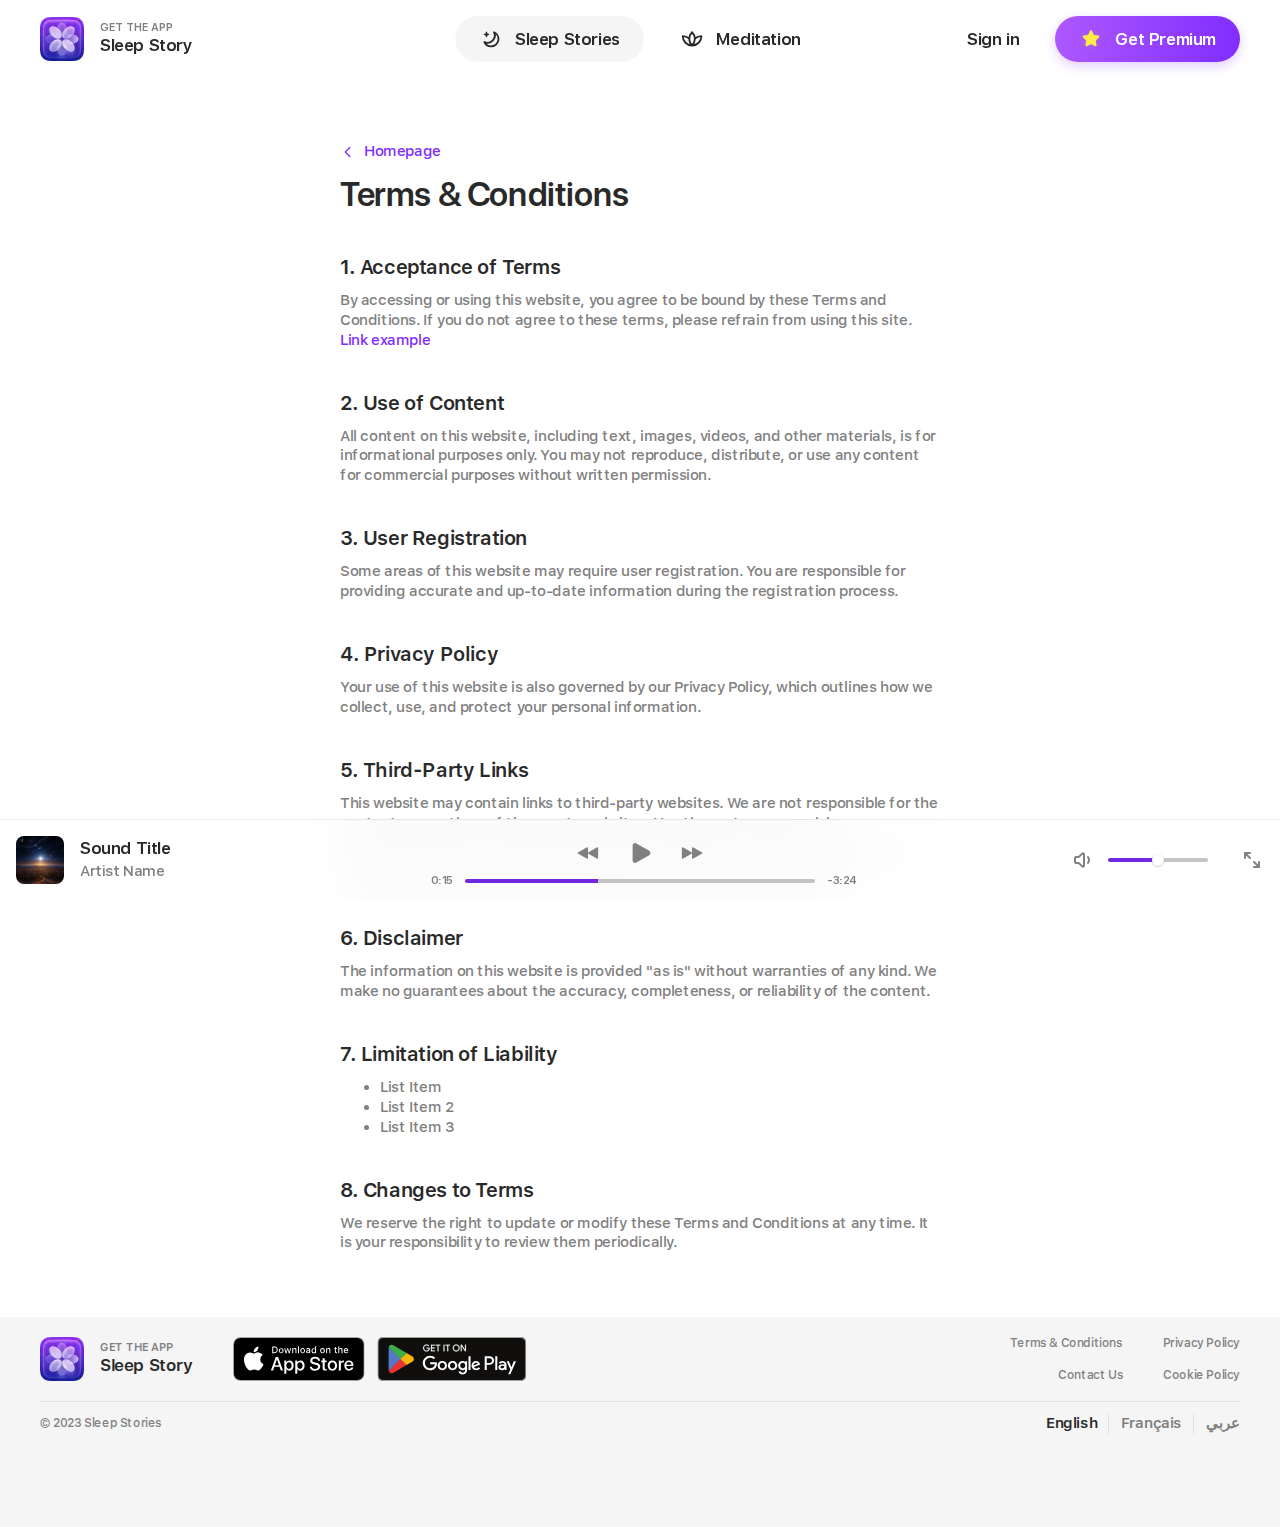
==== commit 605a07d3: "fixes from 16 oct" ====
--- a/single.html
+++ b/single.html
@@ -259,10 +259,10 @@
               <input type="range" step="1" min="0" max="100" value="50" data-property="horizontal">
             </div>
           </div>
-          <button class="player__button player__full" type="button">
-            <svg class="icon" width="24" height="24" viewBox="0 0 24 24">
-              <use xlink:href="images/sprites/main.stack.svg#image-expand"></use>
-            </svg>
+          <button class="player__button player__full" type="button"><svg class="icon expand" width="24" height="24" viewBox="0 0 24 24" fill="none" xmlns="http://www.w3.org/2000/svg">
+<path class="expand__top" d="M5 5V10M5 5L10 5M5 5L10 10" stroke="currentColor" stroke-width="2" stroke-linecap="round" stroke-linejoin="round"/>
+<path class="expand__bottom" d="M19 19L19 14M19 19L14 19M19 19L14 14" stroke="currentColor" stroke-width="2" stroke-linecap="round" stroke-linejoin="round"/>
+</svg>
           </button>
         </div>
       </div>
--- a/css/main.min.css
+++ b/css/main.min.css
@@ -1,2 +1,2 @@
-@font-face{font-family:swiper-icons;src:url('data:application/font-woff;charset=utf-8;base64, [base64]//wADZ2x5ZgAAAywAAADMAAAD2MHtryVoZWFkAAABbAAAADAAAAA2E2+eoWhoZWEAAAGcAAAAHwAAACQC9gDzaG10eAAAAigAAAAZAAAArgJkABFsb2NhAAAC0AAAAFoAAABaFQAUGG1heHAAAAG8AAAAHwAAACAAcABAbmFtZQAAA/gAAAE5AAACXvFdBwlwb3N0AAAFNAAAAGIAAACE5s74hXjaY2BkYGAAYpf5Hu/j+W2+MnAzMYDAzaX6QjD6/4//Bxj5GA8AuRwMYGkAPywL13jaY2BkYGA88P8Agx4j+/8fQDYfA1AEBWgDAIB2BOoAeNpjYGRgYNBh4GdgYgABEMnIABJzYNADCQAACWgAsQB42mNgYfzCOIGBlYGB0YcxjYGBwR1Kf2WQZGhhYGBiYGVmgAFGBiQQkOaawtDAoMBQxXjg/wEGPcYDDA4wNUA2CCgwsAAAO4EL6gAAeNpj2M0gyAACqxgGNWBkZ2D4/wMA+xkDdgAAAHjaY2BgYGaAYBkGRgYQiAHyGMF8FgYHIM3DwMHABGQrMOgyWDLEM1T9/w8UBfEMgLzE////P/5//f/V/xv+r4eaAAeMbAxwIUYmIMHEgKYAYjUcsDAwsLKxc3BycfPw8jEQA/[base64]/uznmfPFBNODM2K7MTQ45YEAZqGP81AmGGcF3iPqOop0r1SPTaTbVkfUe4HXj97wYE+yNwWYxwWu4v1ugWHgo3S1XdZEVqWM7ET0cfnLGxWfkgR42o2PvWrDMBSFj/IHLaF0zKjRgdiVMwScNRAoWUoH78Y2icB/yIY09An6AH2Bdu/UB+yxopYshQiEvnvu0dURgDt8QeC8PDw7Fpji3fEA4z/PEJ6YOB5hKh4dj3EvXhxPqH/SKUY3rJ7srZ4FZnh1PMAtPhwP6fl2PMJMPDgeQ4rY8YT6Gzao0eAEA409DuggmTnFnOcSCiEiLMgxCiTI6Cq5DZUd3Qmp10vO0LaLTd2cjN4fOumlc7lUYbSQcZFkutRG7g6JKZKy0RmdLY680CDnEJ+UMkpFFe1RN7nxdVpXrC4aTtnaurOnYercZg2YVmLN/d/gczfEimrE/fs/bOuq29Zmn8tloORaXgZgGa78yO9/cnXm2BpaGvq25Dv9S4E9+5SIc9PqupJKhYFSSl47+Qcr1mYNAAAAeNptw0cKwkAAAMDZJA8Q7OUJvkLsPfZ6zFVERPy8qHh2YER+3i/BP83vIBLLySsoKimrqKqpa2hp6+jq6RsYGhmbmJqZSy0sraxtbO3sHRydnEMU4uR6yx7JJXveP7WrDycAAAAAAAH//wACeNpjYGRgYOABYhkgZgJCZgZNBkYGLQZtIJsFLMYAAAw3ALgAeNolizEKgDAQBCchRbC2sFER0YD6qVQiBCv/H9ezGI6Z5XBAw8CBK/m5iQQVauVbXLnOrMZv2oLdKFa8Pjuru2hJzGabmOSLzNMzvutpB3N42mNgZGBg4GKQYzBhYMxJLMlj4GBgAYow/P/PAJJhLM6sSoWKfWCAAwDAjgbRAAB42mNgYGBkAIIbCZo5IPrmUn0hGA0AO8EFTQAA');font-weight:400;font-style:normal}:root{--swiper-theme-color:#007aff}:host{position:relative;display:block;margin-left:auto;margin-right:auto;z-index:1}.swiper{margin-left:auto;margin-right:auto;position:relative;overflow:hidden;overflow:clip;list-style:none;padding:0;z-index:1;display:block}.swiper-vertical>.swiper-wrapper{flex-direction:column}.swiper-wrapper{position:relative;width:100%;height:100%;z-index:1;display:flex;transition-property:transform;transition-timing-function:var(--swiper-wrapper-transition-timing-function,initial);box-sizing:content-box}.swiper-android .swiper-slide,.swiper-ios .swiper-slide,.swiper-wrapper{transform:translate3d(0,0,0)}.swiper-horizontal{touch-action:pan-y}.swiper-vertical{touch-action:pan-x}.swiper-slide{flex-shrink:0;width:100%;height:100%;position:relative;transition-property:transform;display:block}.swiper-slide-invisible-blank{visibility:hidden}.swiper-autoheight,.swiper-autoheight .swiper-slide{height:auto}.swiper-autoheight .swiper-wrapper{align-items:flex-start;transition-property:transform,height}.swiper-backface-hidden .swiper-slide{transform:translateZ(0);-webkit-backface-visibility:hidden;backface-visibility:hidden}.swiper-3d.swiper-css-mode .swiper-wrapper{perspective:1200px}.swiper-3d .swiper-wrapper{transform-style:preserve-3d}.swiper-3d{perspective:1200px}.swiper-3d .swiper-cube-shadow,.swiper-3d .swiper-slide{transform-style:preserve-3d}.swiper-css-mode>.swiper-wrapper{overflow:auto;scrollbar-width:none;-ms-overflow-style:none}.swiper-css-mode>.swiper-wrapper::-webkit-scrollbar{display:none}.swiper-css-mode>.swiper-wrapper>.swiper-slide{scroll-snap-align:start start}.swiper-css-mode.swiper-horizontal>.swiper-wrapper{scroll-snap-type:x mandatory}.swiper-css-mode.swiper-vertical>.swiper-wrapper{scroll-snap-type:y mandatory}.swiper-css-mode.swiper-free-mode>.swiper-wrapper{scroll-snap-type:none}.swiper-css-mode.swiper-free-mode>.swiper-wrapper>.swiper-slide{scroll-snap-align:none}.swiper-css-mode.swiper-centered>.swiper-wrapper::before{content:'';flex-shrink:0;order:9999}.swiper-css-mode.swiper-centered>.swiper-wrapper>.swiper-slide{scroll-snap-align:center center;scroll-snap-stop:always}.swiper-css-mode.swiper-centered.swiper-horizontal>.swiper-wrapper>.swiper-slide:first-child{margin-inline-start:var(--swiper-centered-offset-before)}.swiper-css-mode.swiper-centered.swiper-horizontal>.swiper-wrapper::before{height:100%;min-height:1px;width:var(--swiper-centered-offset-after)}.swiper-css-mode.swiper-centered.swiper-vertical>.swiper-wrapper>.swiper-slide:first-child{margin-block-start:var(--swiper-centered-offset-before)}.swiper-css-mode.swiper-centered.swiper-vertical>.swiper-wrapper::before{width:100%;min-width:1px;height:var(--swiper-centered-offset-after)}.swiper-3d .swiper-slide-shadow,.swiper-3d .swiper-slide-shadow-bottom,.swiper-3d .swiper-slide-shadow-left,.swiper-3d .swiper-slide-shadow-right,.swiper-3d .swiper-slide-shadow-top{position:absolute;left:0;top:0;width:100%;height:100%;pointer-events:none;z-index:10}.swiper-3d .swiper-slide-shadow{background:rgba(0,0,0,.15)}.swiper-3d .swiper-slide-shadow-left{background-image:linear-gradient(to left,rgba(0,0,0,.5),rgba(0,0,0,0))}.swiper-3d .swiper-slide-shadow-right{background-image:linear-gradient(to right,rgba(0,0,0,.5),rgba(0,0,0,0))}.swiper-3d .swiper-slide-shadow-top{background-image:linear-gradient(to top,rgba(0,0,0,.5),rgba(0,0,0,0))}.swiper-3d .swiper-slide-shadow-bottom{background-image:linear-gradient(to bottom,rgba(0,0,0,.5),rgba(0,0,0,0))}.swiper-lazy-preloader{width:42px;height:42px;position:absolute;left:50%;top:50%;margin-left:-21px;margin-top:-21px;z-index:10;transform-origin:50%;box-sizing:border-box;border:4px solid var(--swiper-preloader-color,var(--swiper-theme-color));border-radius:50%;border-top-color:transparent}.swiper-watch-progress .swiper-slide-visible .swiper-lazy-preloader,.swiper:not(.swiper-watch-progress) .swiper-lazy-preloader{animation:swiper-preloader-spin 1s infinite linear}.swiper-lazy-preloader-white{--swiper-preloader-color:#fff}.swiper-lazy-preloader-black{--swiper-preloader-color:#000}@keyframes swiper-preloader-spin{0%{transform:rotate(0)}100%{transform:rotate(360deg)}}html{line-height:1.15;-webkit-text-size-adjust:100%}body{margin:0}main{display:block}h1{font-size:2em;margin:.67em 0}hr{box-sizing:content-box;height:0;overflow:visible}pre{font-family:monospace,monospace;font-size:1em}a{background-color:transparent}abbr[title]{border-bottom:none;text-decoration:underline;-webkit-text-decoration:underline dotted;text-decoration:underline dotted}b,strong{font-weight:bolder}code,kbd,samp{font-family:monospace,monospace;font-size:1em}small{font-size:80%}sub,sup{font-size:75%;line-height:0;position:relative;vertical-align:baseline}sub{bottom:-.25em}sup{top:-.5em}img{border-style:none}button,input,optgroup,select,textarea{font-family:inherit;font-size:100%;line-height:1.15;outline:0;margin:0}button,input{overflow:visible}button,select{text-transform:none}[type=button],[type=reset],[type=submit],button{-webkit-appearance:button}[type=button]::-moz-focus-inner,[type=reset]::-moz-focus-inner,[type=submit]::-moz-focus-inner,button::-moz-focus-inner{border-style:none;padding:0}[type=button]:-moz-focusring,[type=reset]:-moz-focusring,[type=submit]:-moz-focusring,button:-moz-focusring{outline:1px dotted ButtonText}fieldset{padding:.35em .75em .625em}legend{box-sizing:border-box;color:inherit;display:table;max-width:100%;padding:0;white-space:normal}progress{vertical-align:baseline}textarea{overflow:auto}[type=checkbox],[type=radio]{box-sizing:border-box;padding:0}[type=number]::-webkit-inner-spin-button,[type=number]::-webkit-outer-spin-button{height:auto}[type=search]{-webkit-appearance:textfield;outline-offset:-2px}[type=search]::-webkit-search-decoration{-webkit-appearance:none}::-webkit-file-upload-button{-webkit-appearance:button;font:inherit}details{display:block}summary{display:list-item}template{display:none}[hidden]{display:none}@font-face{font-family:SFProText;font-display:swap;font-weight:500;src:url(../fonts/SFProText-Medium.woff2) format("woff2"),url(../fonts/SFProText-Medium.woff) format("woff")}@font-face{font-family:SFProText;font-display:swap;font-weight:600;src:url(../fonts/SFProText-SemiBold.woff2) format("woff2"),url(../fonts/SFProText-SemiBold.woff) format("woff")}@font-face{font-family:SFProDisplay;font-display:swap;font-weight:500;src:url(../fonts/SFProDisplay-Medium.woff2) format("woff2"),url(../fonts/SFProDisplay-Medium.woff) format("woff")}@font-face{font-family:SFProDisplay;font-display:swap;font-weight:600;src:url(../fonts/SFProDisplay-SemiBold.woff2) format("woff2"),url(../fonts/SFProDisplay-SemiBold.woff) format("woff")}.svg-image-angle,.svg-image-apple-logo,.svg-image-color-tick,.svg-image-cross,.svg-image-expand,.svg-image-google-logo,.svg-image-meditation,.svg-image-moon,.svg-image-options,.svg-image-pause,.svg-image-pause-white,.svg-image-play,.svg-image-play-next,.svg-image-play-prev,.svg-image-play-white,.svg-image-profile,.svg-image-radio-icon,.svg-image-star,.svg-image-tick,.svg-image-volume{background:url(../images/sprites/main.svg) no-repeat}.svg-image-angle{background-position:98.3606557377% 19.6078431373%;background-size:777.7777777778% auto;width:18px}.svg-image-angle:before{content:"";display:block;font-size:0;line-height:0;padding-top:100%}.svg-image-angle-dims{width:18px;height:18px}.svg-image-apple-logo{background-position:29.8245614035% 36.170212766%;background-size:538.4615384615% auto;width:26px}.svg-image-apple-logo:before{content:"";display:block;font-size:0;line-height:0;padding-top:100%}.svg-image-apple-logo-dims{width:26px;height:26px}.svg-image-color-tick{background-position:59.649122807% 0;background-size:538.4615384615% auto;width:26px}.svg-image-color-tick:before{content:"";display:block;font-size:0;line-height:0;padding-top:100%}.svg-image-color-tick-dims{width:26px;height:26px}.svg-image-cross{background-position:98.3606557377% 37.2549019608%;background-size:777.7777777778% auto;width:18px}.svg-image-cross:before{content:"";display:block;font-size:0;line-height:0;padding-top:100%}.svg-image-cross-dims{width:18px;height:18px}.svg-image-expand{background-position:59.649122807% 27.6595744681%;background-size:538.4615384615% auto;width:26px}.svg-image-expand:before{content:"";display:block;font-size:0;line-height:0;padding-top:100%}.svg-image-expand-dims{width:26px;height:26px}.svg-image-google-logo{background-position:0 72.3404255319%;background-size:538.4615384615% auto;width:26px}.svg-image-google-logo:before{content:"";display:block;font-size:0;line-height:0;padding-top:100%}.svg-image-google-logo-dims{width:26px;height:26px}.svg-image-meditation{background-position:22.8070175439% 72.3404255319%;background-size:538.4615384615% auto;width:26px}.svg-image-meditation:before{content:"";display:block;font-size:0;line-height:0;padding-top:100%}.svg-image-meditation-dims{width:26px;height:26px}.svg-image-moon{background-position:45.6140350877% 72.3404255319%;background-size:538.4615384615% auto;width:26px}.svg-image-moon:before{content:"";display:block;font-size:0;line-height:0;padding-top:100%}.svg-image-moon-dims{width:26px;height:26px}.svg-image-options{background-position:0 0;background-size:411.7647058824% auto;width:34px}.svg-image-options:before{content:"";display:block;font-size:0;line-height:0;padding-top:100%}.svg-image-options-dims{width:34px;height:34px}.svg-image-pause{background-position:32.0754716981% 0;background-size:411.7647058824% auto;width:34px}.svg-image-pause:before{content:"";display:block;font-size:0;line-height:0;padding-top:100%}.svg-image-pause-dims{width:34px;height:34px}.svg-image-pause-white{background-position:0 39.5348837209%;background-size:411.7647058824% auto;width:34px}.svg-image-pause-white:before{content:"";display:block;font-size:0;line-height:0;padding-top:100%}.svg-image-pause-white-dims{width:34px;height:34px}.svg-image-play{background-position:82.4561403509% 0;background-size:538.4615384615% auto;width:26px}.svg-image-play:before{content:"";display:block;font-size:0;line-height:0;padding-top:100%}.svg-image-play-dims{width:26px;height:26px}.svg-image-play-next{background-position:82.4561403509% 27.6595744681%;background-size:538.4615384615% auto;width:26px}.svg-image-play-next:before{content:"";display:block;font-size:0;line-height:0;padding-top:100%}.svg-image-play-next-dims{width:26px;height:26px}.svg-image-play-prev{background-position:82.4561403509% 55.3191489362%;background-size:538.4615384615% auto;width:26px}.svg-image-play-prev:before{content:"";display:block;font-size:0;line-height:0;padding-top:100%}.svg-image-play-prev-dims{width:26px;height:26px}.svg-image-play-white{background-position:0 100%;background-size:538.4615384615% auto;width:26px}.svg-image-play-white:before{content:"";display:block;font-size:0;line-height:0;padding-top:100%}.svg-image-play-white-dims{width:26px;height:26px}.svg-image-profile{background-position:22.8070175439% 100%;background-size:538.4615384615% auto;width:26px}.svg-image-profile:before{content:"";display:block;font-size:0;line-height:0;padding-top:100%}.svg-image-profile-dims{width:26px;height:26px}.svg-image-radio-icon{background-position:45.6140350877% 100%;background-size:538.4615384615% auto;width:26px}.svg-image-radio-icon:before{content:"";display:block;font-size:0;line-height:0;padding-top:100%}.svg-image-radio-icon-dims{width:26px;height:26px}.svg-image-star{background-position:100% 0;background-size:700% auto;width:20px}.svg-image-star:before{content:"";display:block;font-size:0;line-height:0;padding-top:100%}.svg-image-star-dims{width:20px;height:20px}.svg-image-tick{background-position:79.6610169492% 75%;background-size:636.3636363636% auto;width:22px}.svg-image-tick:before{content:"";display:block;font-size:0;line-height:0;padding-top:72.7272727273%}.svg-image-tick-dims{width:22px;height:16px}.svg-image-volume{background-position:68.4210526316% 100%;background-size:538.4615384615% auto;width:26px}.svg-image-volume:before{content:"";display:block;font-size:0;line-height:0;padding-top:100%}.svg-image-volume-dims{width:26px;height:26px}.image-by-height{width:auto}.image-by-height:before{content:none}.image-by-height>svg{height:inherit}.image-by-height>img{height:inherit!important;vertical-align:top!important;margin:0!important;padding:0!important;max-width:none!important;max-height:none!important;border:0!important;opacity:0!important}*,::after,::before{box-sizing:border-box}html{scroll-padding-top:78px}@media (max-width:767px){html{scroll-padding-top:134px}}body{display:-webkit-flex;display:-ms-flexbox;display:flex;-webkit-flex-direction:column;-ms-flex-direction:column;flex-direction:column;width:100%;height:100%;min-height:100vh;padding-top:78px;background-color:var(--base);font-family:SFProText,Helvetice,sans-serif;font-size:15px;font-weight:500;line-height:1.33;letter-spacing:-.4px;color:var(--light-text);font-feature-settings:"clig" off,"liga" off;-webkit-font-smoothing:antialiased;-moz-osx-font-smoothing:grayscale}@media (max-width:767px){body{padding-top:134px}}body.lock{overflow:hidden}body.overlay{overflow:hidden;position:relative}body.overlay::before{content:"";background-color:rgba(0,0,0,.8);position:absolute;left:0;right:0;top:0;bottom:0;z-index:90}.main{-webkit-flex-grow:1;-ms-flex-positive:1;flex-grow:1;overflow-x:hidden;padding:64px 0}@media (max-width:1023px){.main{padding:40px 0 56px}}@media (max-width:767px){.main{padding:20px 0 40px}}.container{width:100%;max-width:1392px;margin:0 auto;padding:0 40px}@media (max-width:1023px){.container{padding:0 24px}}@media (max-width:767px){.container{padding:0 20px}}.logo{display:block;transition:opacity .2s cubic-bezier(.25,.1,.25,1),background-color .2s cubic-bezier(.25,.1,.25,1),-webkit-transform .15s cubic-bezier(.25,.1,.25,1);transition:transform .15s cubic-bezier(.25,.1,.25,1),opacity .2s cubic-bezier(.25,.1,.25,1),background-color .2s cubic-bezier(.25,.1,.25,1);transition:transform .15s cubic-bezier(.25,.1,.25,1),opacity .2s cubic-bezier(.25,.1,.25,1),background-color .2s cubic-bezier(.25,.1,.25,1),-webkit-transform .15s cubic-bezier(.25,.1,.25,1)}.logo:active{-webkit-transform:scale(.95);transform:scale(.95)}.logo:hover{opacity:.8}.logo img{display:block;height:100%;-o-object-fit:contain;object-fit:contain}.custom-logo{display:-webkit-flex;display:-ms-flexbox;display:flex;-webkit-align-items:center;-ms-flex-align:center;align-items:center;text-decoration:none;color:inherit;transition:opacity .2s cubic-bezier(.25,.1,.25,1),background-color .2s cubic-bezier(.25,.1,.25,1),-webkit-transform .15s cubic-bezier(.25,.1,.25,1);transition:transform .15s cubic-bezier(.25,.1,.25,1),opacity .2s cubic-bezier(.25,.1,.25,1),background-color .2s cubic-bezier(.25,.1,.25,1);transition:transform .15s cubic-bezier(.25,.1,.25,1),opacity .2s cubic-bezier(.25,.1,.25,1),background-color .2s cubic-bezier(.25,.1,.25,1),-webkit-transform .15s cubic-bezier(.25,.1,.25,1)}.custom-logo:active{-webkit-transform:scale(.95);transform:scale(.95)}.custom-logo:hover{opacity:.8}.custom-logo img{display:block;height:44px;-o-object-fit:contain;object-fit:contain;margin-right:16px}.custom-logo__info{font-weight:600}.custom-logo__tagline{display:block;font-size:11px;line-height:1.18;text-transform:uppercase;letter-spacing:0}.custom-logo__title{display:block;font-size:17px;line-height:1.29;color:var(--dark-text)}@media (max-width:767px){.custom-logo--mob{display:block}}@media (max-width:767px){.custom-logo--mob img{margin:0 auto 16px}}@media (max-width:767px){.custom-logo--mob .custom-logo__info{text-align:center}}.list-reset{list-style:none;padding:0;margin:0}.h1,.h2,.h3,.h4,.h5,.h6,h1,h2,h3,h4,h5,h6{display:block;margin:0}.button{display:-webkit-inline-flex;display:-ms-inline-flexbox;display:inline-flex;-webkit-align-items:center;-ms-flex-align:center;align-items:center;padding:11px 24px;border:none;border-radius:24px;font-size:17px;font-weight:600;line-height:1.3;color:var(--dark-text);text-align:center;text-decoration:none;cursor:pointer;transition:opacity .2s cubic-bezier(.25,.1,.25,1),background-color .2s cubic-bezier(.25,.1,.25,1),-webkit-transform .15s cubic-bezier(.25,.1,.25,1);transition:transform .15s cubic-bezier(.25,.1,.25,1),opacity .2s cubic-bezier(.25,.1,.25,1),background-color .2s cubic-bezier(.25,.1,.25,1);transition:transform .15s cubic-bezier(.25,.1,.25,1),opacity .2s cubic-bezier(.25,.1,.25,1),background-color .2s cubic-bezier(.25,.1,.25,1),-webkit-transform .15s cubic-bezier(.25,.1,.25,1)}.button:active{-webkit-transform:scale(.95);transform:scale(.95)}.button .icon{margin-right:12px}.button--active,.button:hover{background-color:var(--light-bg)}.button--accent{background-image:linear-gradient(95deg,#ae58ff 0,#802dff 100%);box-shadow:0 4px 12px 0 rgba(128,45,255,.24);color:#fff}.button--accent:hover{opacity:.8}.button--accent .icon{-webkit-filter:drop-shadow(0 1px 4px rgba(255, 235, 69, .16));filter:drop-shadow(0 1px 4px rgba(255, 235, 69, .16))}.button--apple{background-color:#000;color:var(--base)}.button--apple:hover{background-color:#000;opacity:.8}@media (prefers-color-scheme:dark){.button--apple{background-color:#fff}.button--apple:hover{background-color:#fff}}.button--google{background-color:#fff;position:relative}.button--google::before{content:"";width:100%;height:100%;border-radius:inherit;border:2px solid var(--stroke);position:absolute;left:0;top:0}@media (prefers-color-scheme:dark){.button--google{background-color:#fff;color:var(--base)}.button--google::before{display:none}.button--google:hover{background-color:#fff;opacity:.8}}.button--red{background-color:var(--error);box-shadow:0 4px 12px 0 rgba(242,0,41,.24);color:#fff}.button--red:hover{background-color:var(--error)}.arrows{display:-webkit-flex;display:-ms-flexbox;display:flex;-webkit-align-items:center;-ms-flex-align:center;align-items:center}.arrows__item{display:-webkit-flex;display:-ms-flexbox;display:flex;-webkit-align-items:center;-ms-flex-align:center;align-items:center;-webkit-justify-content:center;-ms-flex-pack:center;justify-content:center;width:24px;height:24px;border-radius:50%;background-color:var(--light-bg);cursor:pointer;transition:opacity .2s cubic-bezier(.25,.1,.25,1),background-color .2s cubic-bezier(.25,.1,.25,1),-webkit-transform .15s cubic-bezier(.25,.1,.25,1);transition:transform .15s cubic-bezier(.25,.1,.25,1),opacity .2s cubic-bezier(.25,.1,.25,1),background-color .2s cubic-bezier(.25,.1,.25,1);transition:transform .15s cubic-bezier(.25,.1,.25,1),opacity .2s cubic-bezier(.25,.1,.25,1),background-color .2s cubic-bezier(.25,.1,.25,1),-webkit-transform .15s cubic-bezier(.25,.1,.25,1)}.arrows__item:active{-webkit-transform:scale(.95);transform:scale(.95)}.arrows__item:hover{opacity:.8}.arrows__item--prev .icon{-webkit-transform:scale(-1,1);transform:scale(-1,1)}.arrows__item:not(:last-child){margin-right:16px}.arrows__item.swiper-button-disabled{opacity:.5}.arrows__item .icon{width:18px;height:18px}.hidden{display:none}.user-nav{display:-webkit-flex;display:-ms-flexbox;display:flex;-webkit-align-items:center;-ms-flex-align:center;align-items:center;position:relative}.user-nav>:not(:last-child){margin-right:12px}@media (max-width:1023px){.user-nav>:not(:last-child){margin-right:24px}}@media (max-width:1023px){.user-nav .button[data-signin]{display:none}}@media (min-width:1024px){.user-nav .button[data-premium]{margin-right:0}}@media (max-width:767px){.user-nav .button[data-premium]{display:none}}.user-nav__button{display:none;-webkit-flex-shrink:0;-ms-flex-negative:0;flex-shrink:0;width:44px;height:44px;border-radius:50%;background-color:var(--light-bg);color:var(--light-text);position:relative;cursor:pointer}@media (max-width:1023px){.user-nav__button{display:block;margin-right:0!important}}.user-nav__button span,.user-nav__button::after,.user-nav__button::before{content:"";width:14px;height:2px;border-radius:4px;background-color:currentColor;position:absolute;top:50%;left:50%;-webkit-transform:translate(-50%,-50%);transform:translate(-50%,-50%)}.user-nav__button::before{top:calc(50% - 5px)}.user-nav__button::after{top:calc(50% + 5px)}.user-nav__wrap{display:none;-webkit-flex-shrink:0;-ms-flex-negative:0;flex-shrink:0;width:280px;padding:0 16px;border-radius:16px;background-color:#fff;box-shadow:0 4px 12px 0 rgba(0,0,0,.12);position:absolute;right:0;bottom:-16px;-webkit-transform:translateY(100%);transform:translateY(100%);opacity:0;visibility:hidden}@media (prefers-color-scheme:dark){.user-nav__wrap{background-color:#242428}}@media (max-width:1023px){.user-nav__wrap{display:block}}@media (max-width:767px){.user-nav__wrap{width:250px}}.user-nav__link{display:-webkit-flex;display:-ms-flexbox;display:flex;-webkit-align-items:center;-ms-flex-align:center;align-items:center;padding:16px 0;font-size:17px;font-weight:600;line-height:1.3;color:var(--dark-text);text-decoration:none}.user-nav__link:not(:last-child){border-bottom:1px solid var(--light-stroke)}.user-nav__link[data-premium]{display:none}@media (max-width:767px){.user-nav__link[data-premium]{display:-webkit-flex;display:-ms-flexbox;display:flex}}.user-nav__menu{display:none;padding-right:40px}@media (min-width:768px) and (max-width:1023px){.user-nav__menu{display:-webkit-flex;display:-ms-flexbox;display:flex}}.user-nav__menu--active{color:var(--accent);position:relative}.user-nav__menu--active::after{content:"";width:24px;height:24px;background-image:url(../images/sprites/main.stack.svg#image-color-tick);background-repeat:no-repeat;background-position:center;background-size:24px;position:absolute;right:0;top:50%;-webkit-transform:translateY(-50%);transform:translateY(-50%)}.user-nav__icon{-webkit-flex-shrink:0;-ms-flex-negative:0;flex-shrink:0;width:24px;height:24px;margin-right:12px}.user-nav__icon .icon,.user-nav__icon img{display:block;width:100%;height:100%}.user-nav__icon img{border-radius:50%;-o-object-fit:cover;object-fit:cover}.user-nav--active .user-nav__button{color:var(--dark-text)}.user-nav--active .user-nav__button::before{width:16px;top:50%;-webkit-transform:translate(-50%,-50%) rotate(45deg);transform:translate(-50%,-50%) rotate(45deg)}.user-nav--active .user-nav__button::after{width:16px;top:50%;-webkit-transform:translate(-50%,-50%) rotate(-45deg);transform:translate(-50%,-50%) rotate(-45deg)}.user-nav--active .user-nav__button span{display:none}.user-nav--active .user-nav__wrap{opacity:1;visibility:visible}.user{width:44px;height:44px;padding:6px;overflow:hidden}@media (max-width:1023px){.user{display:none}}.user img{display:block;width:100%;height:100%;border-radius:50%;-o-object-fit:cover;object-fit:cover}.header{padding:16px 0;position:fixed;top:0;left:0;right:0;z-index:70;transition:-webkit-transform .4s cubic-bezier(.25,.1,.25,1);transition:transform .4s cubic-bezier(.25,.1,.25,1);transition:transform .4s cubic-bezier(.25,.1,.25,1),-webkit-transform .4s cubic-bezier(.25,.1,.25,1)}@media (max-width:767px){.header{padding:8px 0}}.header--sticky{background-color:rgba(255,255,255,.75);border-bottom:.33px solid var(--light-stroke);-webkit-backdrop-filter:blur(25px);backdrop-filter:blur(25px)}@media (prefers-color-scheme:dark){.header--sticky{background-color:rgba(25,25,29,.8)}}@media (max-width:767px){.header--sticky{-webkit-transform:translateY(-64px);transform:translateY(-64px)}}.header--sticky .button--active,.header--sticky .button:hover{background-color:var(--base)}.header__wrap{display:-webkit-flex;display:-ms-flexbox;display:flex;-webkit-align-items:center;-ms-flex-align:center;align-items:center;-webkit-justify-content:space-between;-ms-flex-pack:justify;justify-content:space-between}@media (max-width:767px){.header__wrap{-webkit-flex-wrap:wrap;-ms-flex-wrap:wrap;flex-wrap:wrap}}@media (min-width:1024px){.menu{position:absolute;left:50%;top:50%;-webkit-transform:translate(-50%,-50%);transform:translate(-50%,-50%)}}@media (min-width:768px) and (max-width:1023px){.menu{display:none}}@media (max-width:767px){.menu{-webkit-order:99;-ms-flex-order:99;order:99;width:100%;padding:4px;border-radius:50px;background-color:var(--light-bg);margin-top:20px}}.menu__list{display:-webkit-flex;display:-ms-flexbox;display:flex;-webkit-align-items:center;-ms-flex-align:center;align-items:center}@media (max-width:767px){.menu__list{width:100%}}@media (max-width:767px){.menu__item{-webkit-flex-grow:1;-ms-flex-positive:1;flex-grow:1}}.menu__item:not(:last-child){margin-right:12px}@media (max-width:479px){.menu__item:not(:last-child){margin-right:0}}@media (max-width:767px){.menu .button{width:100%;-webkit-justify-content:center;-ms-flex-pack:center;justify-content:center;color:var(--light-text)}}@media (max-width:479px){.menu .button{padding:8px 12px;font-size:15px}.menu .button .icon{margin-right:8px}}@media (max-width:767px){.menu .button--active{background-color:var(--base);box-shadow:0 2px 8px 0 rgba(0,0,0,.08);color:var(--dark-text)}}.footer{background-color:var(--light-bg);padding-bottom:81px}.footer__main{display:-webkit-flex;display:-ms-flexbox;display:flex;-webkit-justify-content:space-between;-ms-flex-pack:justify;justify-content:space-between;padding:16px 0}@media (max-width:1023px){.footer__main{display:block;padding:20px 0}}@media (max-width:767px){.footer__main{padding-bottom:24px}}.footer__logos{display:-webkit-flex;display:-ms-flexbox;display:flex;margin-right:32px}@media (max-width:1023px){.footer__logos{-webkit-justify-content:center;-ms-flex-pack:center;justify-content:center;margin:0 auto 20px}}@media (max-width:767px){.footer__logos{-webkit-flex-wrap:wrap;-ms-flex-wrap:wrap;flex-wrap:wrap;margin-bottom:24px}}.footer__logos .custom-logo{margin-right:40px}@media (max-width:767px){.footer__logos .custom-logo{width:100%;margin-right:0;margin-bottom:16px}}.footer__apps{display:-webkit-flex;display:-ms-flexbox;display:flex;-webkit-align-items:center;-ms-flex-align:center;align-items:center}.footer__apps .logo:not(:last-child){margin-right:12px}.footer__menu{max-width:260px;text-align:right}@media (max-width:1023px){.footer__menu{max-width:none;text-align:left}}.footer__menu ul{display:-webkit-flex;display:-ms-flexbox;display:flex;-webkit-flex-wrap:wrap;-ms-flex-wrap:wrap;flex-wrap:wrap;-webkit-justify-content:flex-end;-ms-flex-pack:end;justify-content:flex-end;margin-bottom:-12px}@media (max-width:1023px){.footer__menu ul{-webkit-justify-content:center;-ms-flex-pack:center;justify-content:center}}@media (max-width:767px){.footer__menu ul{display:block;margin-bottom:0}}.footer__menu li{margin-bottom:12px}@media (max-width:767px){.footer__menu li{margin-bottom:0}}.footer__menu li:nth-child(2n+1){padding-right:40px}@media (max-width:1023px){.footer__menu li:nth-child(2n+1){padding-right:0}}@media (max-width:1023px){.footer__menu li:not(:last-child){margin-right:24px}}@media (max-width:767px){.footer__menu li:not(:last-child){margin-right:0;margin-bottom:16px}}.footer__link{font-size:12px;color:inherit;text-decoration:none;transition:opacity .2s cubic-bezier(.25,.1,.25,1),background-color .2s cubic-bezier(.25,.1,.25,1),-webkit-transform .15s cubic-bezier(.25,.1,.25,1);transition:transform .15s cubic-bezier(.25,.1,.25,1),opacity .2s cubic-bezier(.25,.1,.25,1),background-color .2s cubic-bezier(.25,.1,.25,1);transition:transform .15s cubic-bezier(.25,.1,.25,1),opacity .2s cubic-bezier(.25,.1,.25,1),background-color .2s cubic-bezier(.25,.1,.25,1),-webkit-transform .15s cubic-bezier(.25,.1,.25,1)}.footer__link:hover{opacity:.8}@media (max-width:1023px){.footer__link{font-size:15px}}@media (max-width:767px){.footer__link{display:block;text-align:center}}.footer__bottom{display:-webkit-flex;display:-ms-flexbox;display:flex;-webkit-align-items:center;-ms-flex-align:center;align-items:center;-webkit-justify-content:space-between;-ms-flex-pack:justify;justify-content:space-between;padding:12px 0;border-top:1px solid var(--light-stroke)}@media (max-width:1023px){.footer__bottom{padding:14px 0}}@media (max-width:767px){.footer__bottom{-webkit-flex-direction:column;-ms-flex-direction:column;flex-direction:column;padding:20px 0 12px}}.footer__copy{display:inline-block;font-size:12px;margin-right:32px}@media (max-width:767px){.footer__copy{-webkit-order:99;-ms-flex-order:99;order:99;margin-right:0;margin-top:16px}}.footer__langs{display:-webkit-flex;display:-ms-flexbox;display:flex;-webkit-align-items:center;-ms-flex-align:center;align-items:center}.footer__langs li{position:relative}.footer__langs li:not(:last-child){margin-right:24px}.footer__langs li:not(:last-child)::after{content:"";width:1px;height:100%;background-color:var(--light-stroke);position:absolute;top:0;right:-12px}.footer__lang{font-weight:600;text-decoration:none;color:inherit;transition:opacity .2s cubic-bezier(.25,.1,.25,1),background-color .2s cubic-bezier(.25,.1,.25,1),-webkit-transform .15s cubic-bezier(.25,.1,.25,1);transition:transform .15s cubic-bezier(.25,.1,.25,1),opacity .2s cubic-bezier(.25,.1,.25,1),background-color .2s cubic-bezier(.25,.1,.25,1);transition:transform .15s cubic-bezier(.25,.1,.25,1),opacity .2s cubic-bezier(.25,.1,.25,1),background-color .2s cubic-bezier(.25,.1,.25,1),-webkit-transform .15s cubic-bezier(.25,.1,.25,1)}.footer__lang:hover{opacity:.8}.footer__lang--active{color:var(--dark-text)}.card__media{width:198px;height:198px;border-radius:16px;margin-bottom:16px;position:relative;overflow:hidden;cursor:pointer}@media (max-width:1023px){.card__media{width:160px;height:160px}}.card__media img{display:block;width:100%;height:100%;-o-object-fit:cover;object-fit:cover}.card__media::before{content:"";width:100%;height:100%;background-color:rgba(0,0,0,.16);position:absolute;left:0;top:0;opacity:0;transition:opacity .25s cubic-bezier(.25,.1,.25,1)}.card__media:active .card__control{-webkit-transform:scale(.95);transform:scale(.95)}.card__media:hover::before{opacity:1}.card__media:hover .card__control{opacity:1;visibility:visible}.card__media--premium .card__star{display:block}.card__star{display:none;width:24px;height:24px;border-radius:50%;background-color:#9c9c9c;position:absolute;top:8px;left:8px;z-index:1;pointer-events:none;transition:opacity .2s cubic-bezier(.25,.1,.25,1),-webkit-transform .15s cubic-bezier(.25,.1,.25,1);transition:transform .15s cubic-bezier(.25,.1,.25,1),opacity .2s cubic-bezier(.25,.1,.25,1);transition:transform .15s cubic-bezier(.25,.1,.25,1),opacity .2s cubic-bezier(.25,.1,.25,1),-webkit-transform .15s cubic-bezier(.25,.1,.25,1)}.card__star::before{content:"";width:100%;height:100%;border-radius:inherit;background-color:rgba(37,37,37,.55);-webkit-backdrop-filter:blur(25px);backdrop-filter:blur(25px);position:absolute;left:0;top:0;z-index:-1}.card__star::after{content:"";width:100%;height:100%;border-radius:inherit;background-image:url(../images/sprites/main.stack.svg#image-star);background-repeat:no-repeat;background-position:center;background-size:18px;position:absolute;left:0;top:0}.card__control{display:block;width:44px;height:44px;border-radius:50%;color:#fff;background-image:linear-gradient(95deg,#ae58ff 0,#802dff 100%);box-shadow:0 4px 12px 0 rgba(128,45,255,.24);position:absolute;right:12px;bottom:12px;z-index:1;opacity:0;visibility:hidden;transition:opacity .2s cubic-bezier(.25,.1,.25,1),visibility .2s cubic-bezier(.25,.1,.25,1)}.card__control::before{content:"";width:100%;height:100%;border-radius:inherit;background-image:url(../images/sprites/main.stack.svg#image-play-white);background-repeat:no-repeat;background-position:center;background-size:24px;position:absolute;left:0;top:0}.card__control::after{display:none;content:"";width:100%;height:100%;border-radius:inherit;background-image:url(../images/sprites/main.stack.svg#image-pause-white);background-repeat:no-repeat;background-position:center;background-size:24px;position:absolute;left:0;top:0}.card__title{font-size:17px;font-weight:600;line-height:1.3;color:var(--dark-text);margin-bottom:2px}.card__subtitle{display:inline-block}.card--active .card__control{opacity:1;visibility:visible}.card--active .card__control::before{display:none}.card--active .card__control::after{display:block}.card--featured{max-width:506px;width:100%;height:320px;border-radius:24px;position:relative;overflow:hidden;cursor:pointer}@media (max-width:1023px){.card--featured{max-width:395px;height:auto;border-radius:16px}}.card--featured .card__media{width:100%;height:100%;border-radius:inherit;margin-bottom:0}.card--featured .card__media::after{content:"";width:100%;height:50%;background-image:linear-gradient(180deg,rgba(0,0,0,0) 0,rgba(0,0,0,.64) 100%);position:absolute;left:0;bottom:0}.card--featured .card__control{right:24px;bottom:24px;opacity:1;visibility:visible}@media (max-width:767px){.card--featured .card__control{right:16px;bottom:16px}}.card--featured .card__main{pointer-events:none;position:absolute;left:24px;right:92px;bottom:21px;z-index:1}@media (max-width:1023px){.card--featured .card__main{left:16px;bottom:16px}}.card--featured .card__title{font-size:20px;line-height:1.25;color:#fff;margin-bottom:3px}@media (max-width:1023px){.card--featured .card__title{font-size:17px;margin-bottom:2px}}.card--featured .card__subtitle{font-size:17px;line-height:1.3;color:var(--base50)}@media (max-width:1023px){.card--featured .card__subtitle{font-size:15px}}.featured-cards{margin-bottom:32px;overflow:hidden}@media (max-width:1023px){.featured-cards{margin-bottom:56px}}@media (max-width:767px){.featured-cards{margin-bottom:40px}}.featured-cards+*{margin-top:-170px;position:relative;z-index:1}@media (max-width:1023px){.featured-cards+*{margin-top:0}}@media (min-width:1392px){.featured-cards .container{max-width:none;padding:0 64px}}.featured-cards__title{width:0;height:0;font-size:0;line-height:0;overflow:hidden}.featured-cards__slider{padding-bottom:170px}@media (max-width:1391px){.featured-cards__slider{margin:0 -40px}}@media (max-width:1023px){.featured-cards__slider{padding-left:24px;padding-bottom:0;margin:0 -24px}}@media (max-width:767px){.featured-cards__slider{padding-left:20px;margin:0 -20px}}.featured-cards .swiper-slide{width:39%;position:relative}@media (max-width:1023px){.featured-cards .swiper-slide{max-width:395px}}@media (max-width:767px){.featured-cards .swiper-slide{max-width:338px}}@media (max-width:389px){.featured-cards .swiper-slide{max-width:90%}}.featured-cards .swiper-slide .card{max-width:none}@media (min-width:1024px){.featured-cards .swiper-slide .card{transition:box-shadow .2s}.featured-cards .swiper-slide .card::after{content:"";width:100%;height:100%;background-color:#fff;opacity:0;position:absolute;left:0;top:0;transition:opacity .2s;pointer-events:none}}@media (min-width:1024px) and (prefers-color-scheme:dark){.featured-cards .swiper-slide .card::after{background-color:rgba(0,0,0,.5)}}@media (min-width:1024px){.featured-cards .swiper-slide.swiper-slide-active .card{box-shadow:0 0 0 0 rgba(0,0,0,.1),0 7px 15px 0 rgba(0,0,0,.1),0 27px 27px 0 rgba(0,0,0,.09),0 60px 36px 0 rgba(0,0,0,.05),0 107px 43px 0 rgba(0,0,0,.01),0 167px 47px 0 transparent}}@media (min-width:1024px){.featured-cards .swiper-slide:not(.swiper-slide-active) .card{pointer-events:none}.featured-cards .swiper-slide:not(.swiper-slide-active) .card__main{opacity:0}.featured-cards .swiper-slide:not(.swiper-slide-active) .card__control{opacity:0}.featured-cards .swiper-slide:not(.swiper-slide-active) .card::after{opacity:.4}.featured-cards .swiper-slide:not(.swiper-slide-active).swiper-slide-visible .card{box-shadow:0 0 0 0 rgba(0,0,0,.1),0 5.95px 12.75px 0 rgba(0,0,0,.1),0 22.95px 22.95px 0 rgba(0,0,0,.09),0 51px 30.6px 0 rgba(0,0,0,.05),0 90.95px 36.55px 0 rgba(0,0,0,.01),0 141.95px 39.95px 0 transparent}.featured-cards .swiper-slide:not(.swiper-slide-active).swiper-slide-visible .card::after{opacity:.2}}.featured-cards .arrows{-webkit-justify-content:center;-ms-flex-pack:center;justify-content:center;margin-top:24px}@media (max-width:1023px){.featured-cards .arrows{display:none}}.slider-section__head{display:-webkit-flex;display:-ms-flexbox;display:flex;-webkit-justify-content:space-between;-ms-flex-pack:justify;justify-content:space-between;-webkit-align-items:center;-ms-flex-align:center;align-items:center;margin-bottom:16px}@media (max-width:1023px){.slider-section__head{margin-bottom:12px}}@media (max-width:767px){.slider-section__head{display:block}}@media (max-width:767px){.slider-section__head .arrows{display:none}}.slider-section__title{font-size:22px;font-weight:600;line-height:1.28;color:var(--dark-text);margin-right:16px}@media (max-width:1023px){.slider-section__title{font-size:20px}}@media (max-width:767px){.slider-section__title{margin-right:0}}.slider-section__main{margin-left:calc(-50vw + 50%);margin-right:calc(-50vw + 50%)}.slider-section .swiper-slide{max-width:198px;width:100%;margin-right:24px}@media (max-width:1023px){.slider-section .swiper-slide{max-width:160px;margin-right:16px}}.slider-section+.slider-section{margin-top:56px}@media (max-width:1023px){.slider-section+.slider-section{margin-top:48px}}@media (max-width:767px){.slider-section+.slider-section{margin-top:32px}}.player{height:100dvh;display:-webkit-flex;display:-ms-flexbox;display:flex;-webkit-flex-direction:column;-ms-flex-direction:column;flex-direction:column;padding-bottom:81px;position:fixed;bottom:0;left:0;right:0;z-index:70}.player::before{content:"";width:100%;height:81px;background-color:rgba(255,255,255,.75);border-top:.33px solid var(--light-stroke);-webkit-backdrop-filter:blur(25px);backdrop-filter:blur(25px);position:absolute;left:0;bottom:0;z-index:-1}@media (prefers-color-scheme:dark){.player::before{background-color:rgba(25,25,29,.8)}}@media (max-width:479px){.player::before{border-top:none;-webkit-backdrop-filter:none;backdrop-filter:none;background-color:transparent;background-image:linear-gradient(180deg,rgba(255,255,255,0) 0,rgba(255,255,255,.01) 10.61%,rgba(255,255,255,.03) 19.24%,rgba(255,255,255,.07) 26.2%,rgba(255,255,255,.12) 31.79%,rgba(255,255,255,.18) 36.32%,rgba(255,255,255,.25) 40.09%,rgba(255,255,255,.33) 43.4%,rgba(255,255,255,.41) 46.56%,rgba(255,255,255,.5) 49.88%,rgba(255,255,255,.59) 53.65%,rgba(255,255,255,.67) 58.18%,rgba(255,255,255,.76) 63.77%,rgba(255,255,255,.85) 70.73%,rgba(255,255,255,.93) 79.36%,#fff 89.97%)}}@media (max-width:479px) and (prefers-color-scheme:dark){.player::before{background-image:linear-gradient(180deg,rgba(16,16,20,0) 0,rgba(16,16,20,.01) 10.63%,rgba(16,16,20,.03) 19.27%,rgba(16,16,20,.07) 26.25%,rgba(16,16,20,.12) 31.85%,rgba(16,16,20,.18) 36.39%,rgba(16,16,20,.25) 40.16%,rgba(16,16,20,.33) 43.48%,rgba(16,16,20,.41) 46.65%,rgba(16,16,20,.5) 49.97%,rgba(16,16,20,.59) 53.74%,rgba(16,16,20,.67) 58.28%,rgba(16,16,20,.76) 63.88%,rgba(16,16,20,.85) 70.86%,rgba(16,16,20,.93) 79.5%,#101014 90.13%)}}.player__bar{display:-webkit-flex;display:-ms-flexbox;display:flex;-webkit-align-items:center;-ms-flex-align:center;align-items:center;-webkit-justify-content:space-between;-ms-flex-pack:justify;justify-content:space-between;height:81px;padding:16px;position:absolute;left:0;bottom:0;right:0;z-index:71;transition:background-color .2s;pointer-events:all;will-change:transform}@media (max-width:479px){.player__bar{background-color:rgba(255,255,255,.75);-webkit-backdrop-filter:blur(25px);backdrop-filter:blur(25px);box-shadow:0 4px 12px 0 rgba(0,0,0,.12);left:8px;right:8px;bottom:8px;border-radius:12px;padding:12px;height:64px}}@media (max-width:479px) and (prefers-color-scheme:dark){.player__bar{background-color:rgba(25,25,29,.8)}}@media (max-width:1023px){.player__bar .player__playback{display:none}}@media (max-width:479px){.player__bar .player__next,.player__bar .player__prev{display:none}}@media (max-width:479px){.player__bar .player__play{margin:0!important}}.player__controls{position:absolute;left:50%;top:50%;-webkit-transform:translate(-50%,-50%);transform:translate(-50%,-50%)}@media (max-width:1023px){.player__controls{position:static;-webkit-transform:none;transform:none}}.player__buttons{display:-webkit-flex;display:-ms-flexbox;display:flex;-webkit-justify-content:center;-ms-flex-pack:center;justify-content:center}.player__buttons>:not(:last-child){margin-right:24px}.player__button{padding:0;background-color:transparent;border:none;color:var(--light-text);transition:color .2s cubic-bezier(.25,.1,.25,1),opacity .2s cubic-bezier(.25,.1,.25,1);cursor:pointer}.player__button svg{display:block}.player__button:hover{color:var(--dark-text)}.player__play .icon--pause{display:none}.player__play--pause .icon--pause{display:block}.player__play--pause .icon--play{display:none}.player__playback{font-size:11px;font-weight:600;margin-top:10px;position:relative;transition:color .2s}@media (max-width:1023px){.player__playback{padding:0 40px}}@media (max-width:479px){.player__playback{padding:0}}.player__playback:hover{color:var(--dark-text)}@media (min-width:1024px){.player__playback input[type=range]::-webkit-slider-thumb{opacity:0}.player__playback input[type=range]::-moz-range-thumb{opacity:0}.player__playback input[type=range]::-ms-thumb{opacity:0}}.player__playback:hover input[type=range]::-webkit-slider-thumb{opacity:1}.player__playback:hover input[type=range]::-moz-range-thumb{opacity:1}.player__playback:hover input[type=range]::-ms-thumb{opacity:1}.player__playback-bar{width:500px}@media (max-width:1391px){.player__playback-bar{width:350px}}@media (max-width:1023px){.player__playback-bar{width:100%}}.player__progress-time{display:inline-block;position:absolute;left:-12px;top:50%;-webkit-transform:translate(-100%,-50%);transform:translate(-100%,-50%)}@media (max-width:1023px){.player__progress-time{left:0;-webkit-transform:translate(0,-50%);transform:translate(0,-50%)}}@media (max-width:479px){.player__progress-time{top:initial;bottom:-10px;-webkit-transform:translate(0,100%);transform:translate(0,100%)}}.player__duration{display:inline-block;position:absolute;right:-12px;top:50%;-webkit-transform:translate(100%,-50%);transform:translate(100%,-50%)}@media (max-width:1023px){.player__duration{right:0;-webkit-transform:translate(0,-50%);transform:translate(0,-50%)}}@media (max-width:479px){.player__duration{top:initial;bottom:-10px;-webkit-transform:translate(0,100%);transform:translate(0,100%)}}.player__track{display:-webkit-flex;display:-ms-flexbox;display:flex;-webkit-align-items:center;-ms-flex-align:center;align-items:center;cursor:pointer;transition:opacity .2s cubic-bezier(.25,.1,.25,1)}.player__track:hover{opacity:.8}.player__preview{-webkit-flex-shrink:0;-ms-flex-negative:0;flex-shrink:0;width:48px;height:48px;border-radius:8px;margin-right:16px;overflow:hidden;will-change:transform}@media (max-width:479px){.player__preview{width:40px;height:40px;margin-right:12px}}.player__preview img{display:block;width:100%;height:100%;-o-object-fit:cover;object-fit:cover}.player__title{display:block;font-size:17px;font-weight:600;color:var(--dark-text);white-space:nowrap;margin-bottom:2px;will-change:transform}@media (max-width:479px){.player__title{font-size:15px;margin-bottom:0}}.player__artist{display:block;white-space:nowrap;will-change:transform}@media (max-width:479px){.player__artist{font-size:13px}}.player__additional{display:-webkit-flex;display:-ms-flexbox;display:flex;-webkit-align-items:center;-ms-flex-align:center;align-items:center;margin-left:auto}@media (max-width:1023px){.player__additional{display:none}}.player__sound{display:-webkit-flex;display:-ms-flexbox;display:flex;-webkit-align-items:center;-ms-flex-align:center;align-items:center}.player__sound:hover .player__button{color:var(--dark-text)}.player__sound .icon{margin-right:12px}.player__sound .volume-off{display:none}.player__sound .volume-loud{display:none}.player__sound.loud .volume-loud{display:block}.player__sound.mute .volume-on{display:none}.player__sound.mute .volume-off{display:block}.player__full{margin-left:64px}@media (max-width:1391px){.player__full{margin-left:32px}}.player__sound-bar{max-width:100px;width:100%}.player__top{max-width:532px;width:100%;padding:16px;text-align:center;margin:0 auto;opacity:0;visibility:hidden;transition:opacity .2s ease-out,visibility .2s ease-out}.player__caption{display:block;font-size:12px;font-weight:600;text-transform:uppercase;color:var(--base50);letter-spacing:0;margin-bottom:4px}.player__playlist{display:block;font-size:17px;font-weight:600;color:#fff}.player__close{display:none;-webkit-align-items:center;-ms-flex-align:center;align-items:center;-webkit-justify-content:center;-ms-flex-pack:center;justify-content:center;width:24px;height:24px;border-radius:50%;background-color:rgba(255,255,255,.24);position:absolute;right:24px;top:24px}@media (max-width:1023px){.player__close{display:-webkit-flex;display:-ms-flexbox;display:flex}}@media (max-width:479px){.player__close{right:20px;top:20px}}.player__box{max-width:532px;width:100%;padding:16px;text-align:center;margin:auto;opacity:0;visibility:hidden}.player__box .player__title{display:inline-block;font-size:22px;color:#fff;margin-bottom:8px}@media (max-width:1023px) and (orientation:landscape){.player__box .player__title{font-size:18px}}@media (max-width:479px){.player__box .player__title{font-size:20px;margin-bottom:3px}}@media (max-width:479px) and (orientation:landscape){.player__box .player__title{font-size:17px}}.player__box .player__artist{max-width:100%;width:-webkit-max-content;width:-moz-max-content;width:max-content;font-size:17px;color:var(--base50);margin:0 auto}@media (max-width:1023px) and (orientation:landscape){.player__box .player__artist{font-size:15px}}.player__box .player__playback{margin-top:32px}@media (max-width:1023px) and (orientation:landscape){.player__box .player__playback{margin-top:24px}}.player__box .player__buttons{margin:48px 0 44px}@media (max-width:1023px) and (orientation:landscape){.player__box .player__buttons{margin:20px 0 12px}}.player__box .player__play svg{width:48px;height:48px}@media (max-width:1023px) and (orientation:landscape){.player__box .player__play svg{width:36px;height:36px}}.player__box .player__next svg,.player__box .player__prev svg{width:36px;height:36px}@media (max-width:1023px) and (orientation:landscape){.player__box .player__next svg,.player__box .player__prev svg{width:30px;height:30px}}.player__box .player__sound-bar{max-width:none}.player__cover{max-width:500px;width:100%;border-radius:24px;aspect-ratio:1;box-shadow:0 12px 32px 0 rgba(0,0,0,.08);overflow:hidden;margin:0 auto 32px;will-change:transform}@media (max-width:1023px) and (orientation:landscape){.player__cover{margin-bottom:20px}}@media (max-width:479px){.player__cover{border-radius:16px}}.player__cover img{display:block;width:100%;height:100%;-o-object-fit:cover;object-fit:cover}.player__mob-controls{display:none}@media (max-width:1023px){.player__mob-controls{display:block;opacity:0;transition:opacity .2s ease-out}}.player__overlay{background-color:#000;position:absolute;left:0;right:0;top:calc(100vh - 81px);bottom:0;z-index:-1;opacity:0;pointer-events:none;will-change:transform}.player__overlay::after{content:"";width:100%;height:100%;background-image:linear-gradient(rgba(0,0,0,.3) 0,rgba(0,0,0,.8) 100%);position:absolute;left:0;top:0;z-index:1}.player--transparent::before{background-color:transparent}.player:not(.player--open){pointer-events:none}.player--open input[type=range]{background-color:rgba(255,255,255,.24)}.player--open input[type=range]::-moz-range-track,.player--open input[type=range]::-ms-fill-lower,.player--open input[type=range]::-ms-fill-upper,.player--open input[type=range]::-ms-track,.player--open input[type=range]::-webkit-slider-runnable-track,.player--open input[type=range]:focus::-ms-fill-lower,.player--open input[type=range]:focus::-ms-fill-upper{background-color:rgba(255,255,255,.24)}.player--open .player__top{opacity:1;visibility:visible}.player--open .player__box{opacity:1;visibility:visible}.player--open .player__track{opacity:0;visibility:hidden}.player--open .player__button{color:#fff}.player--open .player__button:hover{opacity:.8}.player--open .player__playback{color:var(--base50)}.player--open .player__mob-controls{opacity:1}@media (max-width:479px){.player--open .player__bar{opacity:0;visibility:hidden}}@media (max-width:1023px){.player--open .player__bar .player__buttons{display:none}}.player.animating .player__bar{background-color:transparent;border-top:none;-webkit-backdrop-filter:none;backdrop-filter:none}@media (max-width:1023px){.player.animating .player__bar .player__buttons{display:none}}.player.animating .player__full,.player.animating .player__track{pointer-events:none}input[type=range]{display:block;width:100%;border-radius:2px;background-color:var(--stroke);-webkit-appearance:none}input[type=range]:focus{outline:0}input[type=range]::-webkit-slider-thumb{appearance:none;-webkit-appearance:none;width:12px;height:12px;border-radius:50%;background-color:#fff;border:none;box-shadow:0 0 0 .3px rgba(0,0,0,.12),0 1px 2px 0 rgba(0,0,0,.16);cursor:pointer;margin-top:-4px}input[type=range]::-moz-range-thumb{width:12px;height:12px;border-radius:50%;background-color:#fff;border:none;box-shadow:0 0 0 .3px rgba(0,0,0,.12),0 1px 2px 0 rgba(0,0,0,.16);cursor:pointer}input[type=range]::-ms-thumb{width:12px;height:12px;border-radius:50%;background-color:#fff;border:none;box-shadow:0 0 0 .3px rgba(0,0,0,.12),0 1px 2px 0 rgba(0,0,0,.16);cursor:pointer}input[type=range]::-webkit-slider-runnable-track{width:100%;height:4px;border-radius:4px;background-color:var(--stroke);cursor:pointer}input[type=range]::-moz-range-track{width:100%;height:4px;border-radius:4px;background-color:var(--stroke);cursor:pointer}input[type=range]::-ms-track{width:100%;height:4px;border-radius:4px;background-color:var(--stroke);border:none;border-color:transparent;color:transparent;cursor:pointer}input[type=range]::-ms-fill-lower{background-color:var(--stroke);border:none;border-radius:4px}input[type=range]:focus::-ms-fill-lower{background-color:var(--stroke)}input[type=range]::-ms-fill-upper{background-color:var(--stroke);border:none;border-radius:4px}input[type=range]:focus::-ms-fill-upper{background-color:var(--stroke)}.popup{max-width:500px;width:100%;max-height:100vh;position:fixed;top:15vh;bottom:15vh;left:50%;-webkit-transform:translateX(-50%);transform:translateX(-50%);z-index:99;opacity:0;visibility:hidden;overflow:hidden;transition:opacity .2s cubic-bezier(.25,.1,.25,1),visibility .2s cubic-bezier(.25,.1,.25,1)}@media (prefers-color-scheme:dark){.popup{background-color:#16161a}}@media (max-width:479px){.popup{background-color:var(--base);display:-webkit-flex;display:-ms-flexbox;display:flex;-webkit-flex-direction:column;-ms-flex-direction:column;flex-direction:column;-webkit-justify-content:center;-ms-flex-pack:center;justify-content:center;border-radius:0;top:0;bottom:0;left:0;-webkit-transform:none;transform:none}}.popup.active{opacity:1;visibility:visible}.popup__control{display:-webkit-flex;display:-ms-flexbox;display:flex;-webkit-align-items:center;-ms-flex-align:center;align-items:center;-webkit-justify-content:center;-ms-flex-pack:center;justify-content:center;width:32px;height:32px;border-radius:50%;background-color:var(--light-bg);transition:opacity .2s cubic-bezier(.25,.1,.25,1),background-color .2s cubic-bezier(.25,.1,.25,1),-webkit-transform .15s cubic-bezier(.25,.1,.25,1);transition:transform .15s cubic-bezier(.25,.1,.25,1),opacity .2s cubic-bezier(.25,.1,.25,1),background-color .2s cubic-bezier(.25,.1,.25,1);transition:transform .15s cubic-bezier(.25,.1,.25,1),opacity .2s cubic-bezier(.25,.1,.25,1),background-color .2s cubic-bezier(.25,.1,.25,1),-webkit-transform .15s cubic-bezier(.25,.1,.25,1);cursor:pointer;position:absolute;top:12px}.popup__control:active{-webkit-transform:scale(.95);transform:scale(.95)}.popup__control:hover{opacity:.8}.popup__control .icon{color:var(--light-text)}.popup__back{left:12px}.popup__back .icon{-webkit-transform:scale(-1,1);transform:scale(-1,1)}.popup__close{right:12px}.popup__main{max-height:100%;padding:72px 32px 24px;border-radius:24px;background-color:var(--base);text-align:center;overflow-y:scroll}@media (max-width:479px){.popup__main{background-color:transparent;border-radius:0;padding-left:20px;padding-right:20px}}.popup__logo{display:block;width:64px;height:64px;-webkit-filter:drop-shadow(0 4px 12px rgba(0, 0, 0, .24));filter:drop-shadow(0 4px 12px rgba(0, 0, 0, .24));-webkit-transform:translate3d(0,0,0);transform:translate3d(0,0,0);margin:0 auto 32px}.popup__logo img{display:block;width:100%;height:100%;-o-object-fit:contain;object-fit:contain}.popup__title{display:block;font-size:34px;font-weight:600;line-height:1.2;color:var(--dark-text);margin-bottom:12px}.popup__title span{display:block;background:linear-gradient(135deg,#f2d900 10%,#ffb81a 90%);background-clip:text;-webkit-background-clip:text;-webkit-text-fill-color:transparent}.popup__info{font-size:17px;margin-bottom:32px}.popup__info p{margin:0}.popup__buttons>:not(:last-child){margin-bottom:16px}.popup__buttons .button{display:-webkit-flex;display:-ms-flexbox;display:flex;-webkit-justify-content:center;-ms-flex-pack:center;justify-content:center;width:100%}.popup__caption{display:block;margin-top:24px}.popup__caption a{color:var(--accent);text-decoration:none;transition:opacity .2s cubic-bezier(.25,.1,.25,1),background-color .2s cubic-bezier(.25,.1,.25,1),-webkit-transform .15s cubic-bezier(.25,.1,.25,1);transition:transform .15s cubic-bezier(.25,.1,.25,1),opacity .2s cubic-bezier(.25,.1,.25,1),background-color .2s cubic-bezier(.25,.1,.25,1);transition:transform .15s cubic-bezier(.25,.1,.25,1),opacity .2s cubic-bezier(.25,.1,.25,1),background-color .2s cubic-bezier(.25,.1,.25,1),-webkit-transform .15s cubic-bezier(.25,.1,.25,1)}.popup__caption a:hover{opacity:.8}.popup .loader{display:-webkit-flex;display:-ms-flexbox;display:flex;-webkit-align-items:center;-ms-flex-align:center;align-items:center;-webkit-justify-content:center;-ms-flex-pack:center;justify-content:center;width:32px;height:32px;border-radius:50%;border:3px solid var(--stroke);color:var(--accent);position:relative;z-index:1;margin:8px auto}.popup .loader::before{content:"";width:32px;height:32px;border-radius:inherit;border:3px solid var(--accent);border-bottom-color:transparent;position:absolute;left:-3px;top:-3px;-webkit-animation:rotation 1.5s linear infinite;animation:rotation 1.5s linear infinite}@-webkit-keyframes rotation{0%{-webkit-transform:rotate(0);transform:rotate(0)}100%{-webkit-transform:rotate(360deg);transform:rotate(360deg)}}@keyframes rotation{0%{-webkit-transform:rotate(0);transform:rotate(0)}100%{-webkit-transform:rotate(360deg);transform:rotate(360deg)}}.popup .loader .icon{display:none}.popup .loader--ready{border:none}.popup .loader--ready::before{display:none}.popup .loader--ready::after{content:"";width:100%;height:100%;border-radius:inherit;position:absolute;left:0;top:0;background-color:var(--accent);opacity:.12;z-index:-1}.popup .loader--ready .icon{display:block}.premium{max-width:900px;top:8vh;bottom:8vh}@media (max-width:767px){.premium{max-width:500px}}.premium__info{display:-webkit-flex;display:-ms-flexbox;display:flex;-webkit-justify-content:space-between;-ms-flex-pack:justify;justify-content:space-between;text-align:left;margin:32px 0}@media (max-width:767px){.premium__info{display:block}}.premium__col{width:calc(50% - 20px)}@media (max-width:767px){.premium__col{width:100%}.premium__col:not(:last-child){margin-bottom:40px}}.premium__benefits ul{margin:0;padding:0;list-style:none;font-size:17px;color:var(--dark-text)}.premium__benefits ul li{padding-left:36px;position:relative}.premium__benefits ul li::before{content:"";width:24px;height:24px;background-image:url(../images/sprites/main.stack.svg#image-color-tick);background-repeat:no-repeat;background-position:center;background-size:24px;position:absolute;left:0;top:-1px}.premium__benefits ul li:not(:last-child){margin-bottom:16px}.premium__benefits ul span{display:block;font-size:15px;color:var(--light-text);margin-top:4px}.premium__subtitle{display:block;font-size:20px;font-weight:600;line-height:1.25;color:var(--dark-text);margin-bottom:24px}.premium__plans{display:-webkit-flex;display:-ms-flexbox;display:flex;-webkit-justify-content:space-between;-ms-flex-pack:justify;justify-content:space-between;-webkit-flex-wrap:wrap;-ms-flex-wrap:wrap;flex-wrap:wrap;margin-bottom:-16px}@media (max-width:767px){.premium__plans{padding:0 32px;margin:0 -32px;-webkit-flex-wrap:nowrap;-ms-flex-wrap:nowrap;flex-wrap:nowrap;overflow-x:auto;-ms-overflow-style:none;scrollbar-width:none}.premium__plans::-webkit-scrollbar{display:none;width:0;height:0}}@media (max-width:479px){.premium__plans{padding:0 20px;margin:0 -20px}}.premium__plan{-webkit-flex-shrink:0;-ms-flex-negative:0;flex-shrink:0;width:calc(50% - 8px);cursor:pointer;margin-bottom:16px;transition:opacity .2s cubic-bezier(.25,.1,.25,1)}@media (max-width:767px){.premium__plan{min-width:190px;width:auto}.premium__plan:not(:last-child){margin-right:16px}}.premium__plan:hover{opacity:.8}.premium__plan--full{width:100%}@media (max-width:767px){.premium__plan--full{width:auto}}.premium__plan input{display:none}.premium__plan input:checked+.premium__item{border-color:var(--accent);position:relative}.premium__plan input:checked+.premium__item::after{content:"";width:24px;height:24px;background-image:url(../images/sprites/main.stack.svg#image-radio-icon);background-repeat:no-repeat;background-position:center;background-size:24px;position:absolute;right:12px;top:12px}.premium__item{display:block;min-height:110px;height:100%;display:-webkit-flex;display:-ms-flexbox;display:flex;-webkit-flex-direction:column;-ms-flex-direction:column;flex-direction:column;-webkit-align-items:flex-start;-ms-flex-align:start;align-items:flex-start;padding:12px 16px;border-radius:16px;border:2px solid var(--stroke)}.premium__tag{display:inline-block;padding:2px 8px;background-image:linear-gradient(95deg,#ae58ff 0,#802dff 100%);border-radius:25px;font-size:13px;font-weight:600;line-height:1.38;letter-spacing:-.08px;color:#fff;margin-bottom:12px}.premium__name{display:block;font-size:17px;font-weight:600;color:var(--dark-text);margin-top:auto}.premium__price{display:-webkit-inline-flex;display:-ms-inline-flexbox;display:inline-flex;-webkit-align-items:center;-ms-flex-align:center;align-items:center;margin-top:2px}.premium__price span{font-size:13px;margin-right:4px}.premium--sale .premium__price{color:var(--accent)}.premium--sale .premium__price span{color:var(--light-text);text-decoration:line-through}.user-profile__nav{left:12px;background-color:transparent}.user-profile__nav--active{background-color:var(--light-bg)}.user-profile__nav--active .icon{color:#000}@media (prefers-color-scheme:dark){.user-profile__nav--active .icon{color:#fff}}.user-profile__nav--active .user-profile__menu{opacity:1;visibility:visible}.user-profile__menu{width:155px;padding:2px 16px;border-radius:16px;background-color:#fff;box-shadow:0 4px 12px 0 rgba(0,0,0,.12);position:absolute;left:0;bottom:-8px;-webkit-transform:translateY(100%);transform:translateY(100%);opacity:0;visibility:hidden}@media (prefers-color-scheme:dark){.user-profile__menu{background-color:#242428}}.user-profile__menu li:not(:last-child){border-bottom:1px solid var(--light-stroke)}.user-profile__link{display:block;padding:10px 0;font-size:17px;color:var(--dark-text);text-decoration:none}.user-profile__link:hover{opacity:.8}.user-profile__link--red{color:var(--error)}.user-profile__link--accent{color:var(--accent)}.user-profile__inner{padding:0 16px;border-radius:16px;background-color:var(--light-bg);text-align:left}.user-profile__inner li:not(:last-child){border-bottom:1px solid var(--light-stroke)}.user-profile__inner .user-profile__link{padding:16px 0}.user-profile__info{padding:16px 0;font-size:17px;color:var(--dark-text)}.user-profile__info span{display:block;font-size:15px;color:var(--light-text);margin-top:2px}.user-profile__premium{text-align:left}.user-profile__premium .premium__price{color:var(--accent)}.user-profile__premium .premium__price span{color:var(--light-text);text-decoration:line-through}.user-profile__premium+.popup__buttons{margin-top:16px}.delete .popup__image{margin-bottom:28px}.delete .popup__image img{display:block;margin:0 auto;-o-object-fit:contain;object-fit:contain}.delete .popup__buttons{display:-webkit-flex;display:-ms-flexbox;display:flex}.delete .popup__buttons>:not(:last-child){margin-right:12px;margin-bottom:0}.input input{display:block;width:100%;padding:10px 24px;border-radius:24px;background-color:var(--light-bg);border:none;font-size:17px;text-align:center;color:var(--dark-text)}.input input::-webkit-input-placeholder{color:var(--light-text)}.input input::-moz-placeholder{color:var(--light-text)}.input input:-ms-input-placeholder{color:var(--light-text)}.input input::placeholder{color:var(--light-text)}.input__error{display:block;font-size:13px;letter-spacing:-.08px;text-align:center;margin-top:6px}.input--error{color:var(--error)}.input--error input{background-color:rgba(242,0,41,.08);color:var(--error)}.single__wrap{max-width:600px;width:100%;margin:0 auto}.single__wrap a{color:var(--accent);text-decoration:none;transition:opacity .2s cubic-bezier(.25,.1,.25,1),background-color .2s cubic-bezier(.25,.1,.25,1),-webkit-transform .15s cubic-bezier(.25,.1,.25,1);transition:transform .15s cubic-bezier(.25,.1,.25,1),opacity .2s cubic-bezier(.25,.1,.25,1),background-color .2s cubic-bezier(.25,.1,.25,1);transition:transform .15s cubic-bezier(.25,.1,.25,1),opacity .2s cubic-bezier(.25,.1,.25,1),background-color .2s cubic-bezier(.25,.1,.25,1),-webkit-transform .15s cubic-bezier(.25,.1,.25,1)}.single__wrap a:hover{opacity:.8}.single__wrap ol,.single__wrap p,.single__wrap ul{margin:0}.single__wrap>:not(:last-child){margin-bottom:12px}.single__wrap h1,.single__wrap h2,.single__wrap h3,.single__wrap h4,.single__wrap h5,.single__wrap h6{font-weight:600;line-height:1.2;color:var(--dark-text);margin:40px 0 12px}.single__wrap h1{margin:0 0 48px}.single .back{display:-webkit-inline-flex;display:-ms-inline-flexbox;display:inline-flex;-webkit-align-items:center;-ms-flex-align:center;align-items:center;margin-bottom:12px}.single .back .icon{-webkit-transform:scale(-1,1);transform:scale(-1,1);margin-right:8px}:root{--base:#fff;--base50:rgba(255, 255, 255, 0.5);--light-text:#808080;--dark-text:#292929;--light-bg:rgba(0, 0, 0, 0.04);--stroke:rgba(0, 0, 0, 0.12);--light-stroke:rgba(0, 0, 0, 0.08);--accent:#802DFF;--error:#F20029}@media (prefers-color-scheme:dark){:root{--base:#101014;--light-text:#787880;--dark-text:#F3F3FF;--light-bg:rgba(255, 255, 255, 0.06);--stroke:rgba(255, 255, 255, 0.12);--light-stroke:rgba(255, 255, 255, 0.08);--accent:#934DFF;--error:#D90B2E}}
+@font-face{font-family:swiper-icons;src:url('data:application/font-woff;charset=utf-8;base64, [base64]//wADZ2x5ZgAAAywAAADMAAAD2MHtryVoZWFkAAABbAAAADAAAAA2E2+eoWhoZWEAAAGcAAAAHwAAACQC9gDzaG10eAAAAigAAAAZAAAArgJkABFsb2NhAAAC0AAAAFoAAABaFQAUGG1heHAAAAG8AAAAHwAAACAAcABAbmFtZQAAA/gAAAE5AAACXvFdBwlwb3N0AAAFNAAAAGIAAACE5s74hXjaY2BkYGAAYpf5Hu/j+W2+MnAzMYDAzaX6QjD6/4//Bxj5GA8AuRwMYGkAPywL13jaY2BkYGA88P8Agx4j+/8fQDYfA1AEBWgDAIB2BOoAeNpjYGRgYNBh4GdgYgABEMnIABJzYNADCQAACWgAsQB42mNgYfzCOIGBlYGB0YcxjYGBwR1Kf2WQZGhhYGBiYGVmgAFGBiQQkOaawtDAoMBQxXjg/wEGPcYDDA4wNUA2CCgwsAAAO4EL6gAAeNpj2M0gyAACqxgGNWBkZ2D4/wMA+xkDdgAAAHjaY2BgYGaAYBkGRgYQiAHyGMF8FgYHIM3DwMHABGQrMOgyWDLEM1T9/w8UBfEMgLzE////P/5//f/V/xv+r4eaAAeMbAxwIUYmIMHEgKYAYjUcsDAwsLKxc3BycfPw8jEQA/[base64]/uznmfPFBNODM2K7MTQ45YEAZqGP81AmGGcF3iPqOop0r1SPTaTbVkfUe4HXj97wYE+yNwWYxwWu4v1ugWHgo3S1XdZEVqWM7ET0cfnLGxWfkgR42o2PvWrDMBSFj/IHLaF0zKjRgdiVMwScNRAoWUoH78Y2icB/yIY09An6AH2Bdu/UB+yxopYshQiEvnvu0dURgDt8QeC8PDw7Fpji3fEA4z/PEJ6YOB5hKh4dj3EvXhxPqH/SKUY3rJ7srZ4FZnh1PMAtPhwP6fl2PMJMPDgeQ4rY8YT6Gzao0eAEA409DuggmTnFnOcSCiEiLMgxCiTI6Cq5DZUd3Qmp10vO0LaLTd2cjN4fOumlc7lUYbSQcZFkutRG7g6JKZKy0RmdLY680CDnEJ+UMkpFFe1RN7nxdVpXrC4aTtnaurOnYercZg2YVmLN/d/gczfEimrE/fs/bOuq29Zmn8tloORaXgZgGa78yO9/cnXm2BpaGvq25Dv9S4E9+5SIc9PqupJKhYFSSl47+Qcr1mYNAAAAeNptw0cKwkAAAMDZJA8Q7OUJvkLsPfZ6zFVERPy8qHh2YER+3i/BP83vIBLLySsoKimrqKqpa2hp6+jq6RsYGhmbmJqZSy0sraxtbO3sHRydnEMU4uR6yx7JJXveP7WrDycAAAAAAAH//wACeNpjYGRgYOABYhkgZgJCZgZNBkYGLQZtIJsFLMYAAAw3ALgAeNolizEKgDAQBCchRbC2sFER0YD6qVQiBCv/H9ezGI6Z5XBAw8CBK/m5iQQVauVbXLnOrMZv2oLdKFa8Pjuru2hJzGabmOSLzNMzvutpB3N42mNgZGBg4GKQYzBhYMxJLMlj4GBgAYow/P/PAJJhLM6sSoWKfWCAAwDAjgbRAAB42mNgYGBkAIIbCZo5IPrmUn0hGA0AO8EFTQAA');font-weight:400;font-style:normal}:root{--swiper-theme-color:#007aff}:host{position:relative;display:block;margin-left:auto;margin-right:auto;z-index:1}.swiper{margin-left:auto;margin-right:auto;position:relative;overflow:hidden;overflow:clip;list-style:none;padding:0;z-index:1;display:block}.swiper-vertical>.swiper-wrapper{flex-direction:column}.swiper-wrapper{position:relative;width:100%;height:100%;z-index:1;display:flex;transition-property:transform;transition-timing-function:var(--swiper-wrapper-transition-timing-function,initial);box-sizing:content-box}.swiper-android .swiper-slide,.swiper-ios .swiper-slide,.swiper-wrapper{transform:translate3d(0,0,0)}.swiper-horizontal{touch-action:pan-y}.swiper-vertical{touch-action:pan-x}.swiper-slide{flex-shrink:0;width:100%;height:100%;position:relative;transition-property:transform;display:block}.swiper-slide-invisible-blank{visibility:hidden}.swiper-autoheight,.swiper-autoheight .swiper-slide{height:auto}.swiper-autoheight .swiper-wrapper{align-items:flex-start;transition-property:transform,height}.swiper-backface-hidden .swiper-slide{transform:translateZ(0);-webkit-backface-visibility:hidden;backface-visibility:hidden}.swiper-3d.swiper-css-mode .swiper-wrapper{perspective:1200px}.swiper-3d .swiper-wrapper{transform-style:preserve-3d}.swiper-3d{perspective:1200px}.swiper-3d .swiper-cube-shadow,.swiper-3d .swiper-slide{transform-style:preserve-3d}.swiper-css-mode>.swiper-wrapper{overflow:auto;scrollbar-width:none;-ms-overflow-style:none}.swiper-css-mode>.swiper-wrapper::-webkit-scrollbar{display:none}.swiper-css-mode>.swiper-wrapper>.swiper-slide{scroll-snap-align:start start}.swiper-css-mode.swiper-horizontal>.swiper-wrapper{scroll-snap-type:x mandatory}.swiper-css-mode.swiper-vertical>.swiper-wrapper{scroll-snap-type:y mandatory}.swiper-css-mode.swiper-free-mode>.swiper-wrapper{scroll-snap-type:none}.swiper-css-mode.swiper-free-mode>.swiper-wrapper>.swiper-slide{scroll-snap-align:none}.swiper-css-mode.swiper-centered>.swiper-wrapper::before{content:'';flex-shrink:0;order:9999}.swiper-css-mode.swiper-centered>.swiper-wrapper>.swiper-slide{scroll-snap-align:center center;scroll-snap-stop:always}.swiper-css-mode.swiper-centered.swiper-horizontal>.swiper-wrapper>.swiper-slide:first-child{margin-inline-start:var(--swiper-centered-offset-before)}.swiper-css-mode.swiper-centered.swiper-horizontal>.swiper-wrapper::before{height:100%;min-height:1px;width:var(--swiper-centered-offset-after)}.swiper-css-mode.swiper-centered.swiper-vertical>.swiper-wrapper>.swiper-slide:first-child{margin-block-start:var(--swiper-centered-offset-before)}.swiper-css-mode.swiper-centered.swiper-vertical>.swiper-wrapper::before{width:100%;min-width:1px;height:var(--swiper-centered-offset-after)}.swiper-3d .swiper-slide-shadow,.swiper-3d .swiper-slide-shadow-bottom,.swiper-3d .swiper-slide-shadow-left,.swiper-3d .swiper-slide-shadow-right,.swiper-3d .swiper-slide-shadow-top{position:absolute;left:0;top:0;width:100%;height:100%;pointer-events:none;z-index:10}.swiper-3d .swiper-slide-shadow{background:rgba(0,0,0,.15)}.swiper-3d .swiper-slide-shadow-left{background-image:linear-gradient(to left,rgba(0,0,0,.5),rgba(0,0,0,0))}.swiper-3d .swiper-slide-shadow-right{background-image:linear-gradient(to right,rgba(0,0,0,.5),rgba(0,0,0,0))}.swiper-3d .swiper-slide-shadow-top{background-image:linear-gradient(to top,rgba(0,0,0,.5),rgba(0,0,0,0))}.swiper-3d .swiper-slide-shadow-bottom{background-image:linear-gradient(to bottom,rgba(0,0,0,.5),rgba(0,0,0,0))}.swiper-lazy-preloader{width:42px;height:42px;position:absolute;left:50%;top:50%;margin-left:-21px;margin-top:-21px;z-index:10;transform-origin:50%;box-sizing:border-box;border:4px solid var(--swiper-preloader-color,var(--swiper-theme-color));border-radius:50%;border-top-color:transparent}.swiper-watch-progress .swiper-slide-visible .swiper-lazy-preloader,.swiper:not(.swiper-watch-progress) .swiper-lazy-preloader{animation:swiper-preloader-spin 1s infinite linear}.swiper-lazy-preloader-white{--swiper-preloader-color:#fff}.swiper-lazy-preloader-black{--swiper-preloader-color:#000}@keyframes swiper-preloader-spin{0%{transform:rotate(0)}100%{transform:rotate(360deg)}}html{line-height:1.15;-webkit-text-size-adjust:100%}body{margin:0}main{display:block}h1{font-size:2em;margin:.67em 0}hr{box-sizing:content-box;height:0;overflow:visible}pre{font-family:monospace,monospace;font-size:1em}a{background-color:transparent}abbr[title]{border-bottom:none;text-decoration:underline;-webkit-text-decoration:underline dotted;text-decoration:underline dotted}b,strong{font-weight:bolder}code,kbd,samp{font-family:monospace,monospace;font-size:1em}small{font-size:80%}sub,sup{font-size:75%;line-height:0;position:relative;vertical-align:baseline}sub{bottom:-.25em}sup{top:-.5em}img{border-style:none}button,input,optgroup,select,textarea{font-family:inherit;font-size:100%;line-height:1.15;outline:0;margin:0}button,input{overflow:visible}button,select{text-transform:none}[type=button],[type=reset],[type=submit],button{-webkit-appearance:button}[type=button]::-moz-focus-inner,[type=reset]::-moz-focus-inner,[type=submit]::-moz-focus-inner,button::-moz-focus-inner{border-style:none;padding:0}[type=button]:-moz-focusring,[type=reset]:-moz-focusring,[type=submit]:-moz-focusring,button:-moz-focusring{outline:1px dotted ButtonText}fieldset{padding:.35em .75em .625em}legend{box-sizing:border-box;color:inherit;display:table;max-width:100%;padding:0;white-space:normal}progress{vertical-align:baseline}textarea{overflow:auto}[type=checkbox],[type=radio]{box-sizing:border-box;padding:0}[type=number]::-webkit-inner-spin-button,[type=number]::-webkit-outer-spin-button{height:auto}[type=search]{-webkit-appearance:textfield;outline-offset:-2px}[type=search]::-webkit-search-decoration{-webkit-appearance:none}::-webkit-file-upload-button{-webkit-appearance:button;font:inherit}details{display:block}summary{display:list-item}template{display:none}[hidden]{display:none}@font-face{font-family:SFProText;font-display:swap;font-weight:500;src:url(../fonts/SFProText-Medium.woff2) format("woff2"),url(../fonts/SFProText-Medium.woff) format("woff")}@font-face{font-family:SFProText;font-display:swap;font-weight:600;src:url(../fonts/SFProText-SemiBold.woff2) format("woff2"),url(../fonts/SFProText-SemiBold.woff) format("woff")}@font-face{font-family:SFProDisplay;font-display:swap;font-weight:600;src:url(../fonts/SFProDisplay-SemiBold.woff2) format("woff2"),url(../fonts/SFProDisplay-SemiBold.woff) format("woff")}.svg-image-angle,.svg-image-apple-logo,.svg-image-color-tick,.svg-image-cross,.svg-image-expand,.svg-image-google-logo,.svg-image-meditation,.svg-image-moon,.svg-image-options,.svg-image-pause,.svg-image-pause-white,.svg-image-play,.svg-image-play-next,.svg-image-play-prev,.svg-image-play-white,.svg-image-profile,.svg-image-radio-icon,.svg-image-star,.svg-image-tick,.svg-image-volume{background:url(../images/sprites/main.svg) no-repeat}.svg-image-angle{background-position:98.3606557377% 19.6078431373%;background-size:777.7777777778% auto;width:18px}.svg-image-angle:before{content:"";display:block;font-size:0;line-height:0;padding-top:100%}.svg-image-angle-dims{width:18px;height:18px}.svg-image-apple-logo{background-position:29.8245614035% 36.170212766%;background-size:538.4615384615% auto;width:26px}.svg-image-apple-logo:before{content:"";display:block;font-size:0;line-height:0;padding-top:100%}.svg-image-apple-logo-dims{width:26px;height:26px}.svg-image-color-tick{background-position:59.649122807% 0;background-size:538.4615384615% auto;width:26px}.svg-image-color-tick:before{content:"";display:block;font-size:0;line-height:0;padding-top:100%}.svg-image-color-tick-dims{width:26px;height:26px}.svg-image-cross{background-position:98.3606557377% 37.2549019608%;background-size:777.7777777778% auto;width:18px}.svg-image-cross:before{content:"";display:block;font-size:0;line-height:0;padding-top:100%}.svg-image-cross-dims{width:18px;height:18px}.svg-image-expand{background-position:59.649122807% 27.6595744681%;background-size:538.4615384615% auto;width:26px}.svg-image-expand:before{content:"";display:block;font-size:0;line-height:0;padding-top:100%}.svg-image-expand-dims{width:26px;height:26px}.svg-image-google-logo{background-position:0 72.3404255319%;background-size:538.4615384615% auto;width:26px}.svg-image-google-logo:before{content:"";display:block;font-size:0;line-height:0;padding-top:100%}.svg-image-google-logo-dims{width:26px;height:26px}.svg-image-meditation{background-position:22.8070175439% 72.3404255319%;background-size:538.4615384615% auto;width:26px}.svg-image-meditation:before{content:"";display:block;font-size:0;line-height:0;padding-top:100%}.svg-image-meditation-dims{width:26px;height:26px}.svg-image-moon{background-position:45.6140350877% 72.3404255319%;background-size:538.4615384615% auto;width:26px}.svg-image-moon:before{content:"";display:block;font-size:0;line-height:0;padding-top:100%}.svg-image-moon-dims{width:26px;height:26px}.svg-image-options{background-position:0 0;background-size:411.7647058824% auto;width:34px}.svg-image-options:before{content:"";display:block;font-size:0;line-height:0;padding-top:100%}.svg-image-options-dims{width:34px;height:34px}.svg-image-pause{background-position:32.0754716981% 0;background-size:411.7647058824% auto;width:34px}.svg-image-pause:before{content:"";display:block;font-size:0;line-height:0;padding-top:100%}.svg-image-pause-dims{width:34px;height:34px}.svg-image-pause-white{background-position:0 39.5348837209%;background-size:411.7647058824% auto;width:34px}.svg-image-pause-white:before{content:"";display:block;font-size:0;line-height:0;padding-top:100%}.svg-image-pause-white-dims{width:34px;height:34px}.svg-image-play{background-position:82.4561403509% 0;background-size:538.4615384615% auto;width:26px}.svg-image-play:before{content:"";display:block;font-size:0;line-height:0;padding-top:100%}.svg-image-play-dims{width:26px;height:26px}.svg-image-play-next{background-position:82.4561403509% 27.6595744681%;background-size:538.4615384615% auto;width:26px}.svg-image-play-next:before{content:"";display:block;font-size:0;line-height:0;padding-top:100%}.svg-image-play-next-dims{width:26px;height:26px}.svg-image-play-prev{background-position:82.4561403509% 55.3191489362%;background-size:538.4615384615% auto;width:26px}.svg-image-play-prev:before{content:"";display:block;font-size:0;line-height:0;padding-top:100%}.svg-image-play-prev-dims{width:26px;height:26px}.svg-image-play-white{background-position:0 100%;background-size:538.4615384615% auto;width:26px}.svg-image-play-white:before{content:"";display:block;font-size:0;line-height:0;padding-top:100%}.svg-image-play-white-dims{width:26px;height:26px}.svg-image-profile{background-position:22.8070175439% 100%;background-size:538.4615384615% auto;width:26px}.svg-image-profile:before{content:"";display:block;font-size:0;line-height:0;padding-top:100%}.svg-image-profile-dims{width:26px;height:26px}.svg-image-radio-icon{background-position:45.6140350877% 100%;background-size:538.4615384615% auto;width:26px}.svg-image-radio-icon:before{content:"";display:block;font-size:0;line-height:0;padding-top:100%}.svg-image-radio-icon-dims{width:26px;height:26px}.svg-image-star{background-position:100% 0;background-size:700% auto;width:20px}.svg-image-star:before{content:"";display:block;font-size:0;line-height:0;padding-top:100%}.svg-image-star-dims{width:20px;height:20px}.svg-image-tick{background-position:79.6610169492% 75%;background-size:636.3636363636% auto;width:22px}.svg-image-tick:before{content:"";display:block;font-size:0;line-height:0;padding-top:72.7272727273%}.svg-image-tick-dims{width:22px;height:16px}.svg-image-volume{background-position:68.4210526316% 100%;background-size:538.4615384615% auto;width:26px}.svg-image-volume:before{content:"";display:block;font-size:0;line-height:0;padding-top:100%}.svg-image-volume-dims{width:26px;height:26px}.image-by-height{width:auto}.image-by-height:before{content:none}.image-by-height>svg{height:inherit}.image-by-height>img{height:inherit!important;vertical-align:top!important;margin:0!important;padding:0!important;max-width:none!important;max-height:none!important;border:0!important;opacity:0!important}*,::after,::before{box-sizing:border-box}html{scroll-padding-top:78px}@media (max-width:767px){html{scroll-padding-top:134px}}body{display:-webkit-flex;display:-ms-flexbox;display:flex;-webkit-flex-direction:column;-ms-flex-direction:column;flex-direction:column;width:100%;height:100%;min-height:100vh;padding-top:78px;background-color:var(--base);font-family:SFProText,Helvetice,sans-serif;font-size:15px;font-weight:500;line-height:1.33;letter-spacing:-.4px;color:var(--light-text);font-feature-settings:"clig" off,"liga" off;-webkit-font-smoothing:antialiased;-moz-osx-font-smoothing:grayscale}@media (max-width:767px){body{padding-top:134px}}body.lock{overflow:hidden}body.overlay{overflow:hidden;position:relative}body.overlay::before{content:"";background-color:rgba(0,0,0,.8);position:absolute;left:0;right:0;top:0;bottom:0;z-index:90}.main{-webkit-flex-grow:1;-ms-flex-positive:1;flex-grow:1;overflow-x:hidden;padding:64px 0}@media (max-width:1023px){.main{padding:40px 0 56px}}@media (max-width:767px){.main{padding:20px 0 40px}}.container{width:100%;max-width:1392px;margin:0 auto;padding:0 40px}@media (max-width:1023px){.container{padding:0 24px}}@media (max-width:767px){.container{padding:0 20px}}.logo{display:block;transition:opacity .2s cubic-bezier(.25,.1,.25,1),background-color .2s cubic-bezier(.25,.1,.25,1),-webkit-transform .15s cubic-bezier(.25,.1,.25,1);transition:transform .15s cubic-bezier(.25,.1,.25,1),opacity .2s cubic-bezier(.25,.1,.25,1),background-color .2s cubic-bezier(.25,.1,.25,1);transition:transform .15s cubic-bezier(.25,.1,.25,1),opacity .2s cubic-bezier(.25,.1,.25,1),background-color .2s cubic-bezier(.25,.1,.25,1),-webkit-transform .15s cubic-bezier(.25,.1,.25,1)}.logo:active{-webkit-transform:scale(.95);transform:scale(.95)}.logo:hover{opacity:.8}.logo img{display:block;height:100%;-o-object-fit:contain;object-fit:contain}.custom-logo{display:-webkit-flex;display:-ms-flexbox;display:flex;-webkit-align-items:center;-ms-flex-align:center;align-items:center;text-decoration:none;color:inherit;transition:opacity .2s cubic-bezier(.25,.1,.25,1),background-color .2s cubic-bezier(.25,.1,.25,1),-webkit-transform .15s cubic-bezier(.25,.1,.25,1);transition:transform .15s cubic-bezier(.25,.1,.25,1),opacity .2s cubic-bezier(.25,.1,.25,1),background-color .2s cubic-bezier(.25,.1,.25,1);transition:transform .15s cubic-bezier(.25,.1,.25,1),opacity .2s cubic-bezier(.25,.1,.25,1),background-color .2s cubic-bezier(.25,.1,.25,1),-webkit-transform .15s cubic-bezier(.25,.1,.25,1)}.custom-logo:active{-webkit-transform:scale(.95);transform:scale(.95)}.custom-logo:hover{opacity:.8}.custom-logo img{display:block;height:44px;-o-object-fit:contain;object-fit:contain;margin-right:16px}.custom-logo__info{font-weight:600}.custom-logo__tagline{display:block;font-size:11px;line-height:1.18;text-transform:uppercase;letter-spacing:0}.custom-logo__title{display:block;font-size:17px;line-height:1.29;color:var(--dark-text)}@media (max-width:767px){.custom-logo--mob{display:block}}@media (max-width:767px){.custom-logo--mob img{margin:0 auto 16px}}@media (max-width:767px){.custom-logo--mob .custom-logo__info{text-align:center}}.list-reset{list-style:none;padding:0;margin:0}.h1,.h2,.h3,.h4,.h5,.h6,h1,h2,h3,h4,h5,h6{display:block;margin:0}.button{display:-webkit-inline-flex;display:-ms-inline-flexbox;display:inline-flex;-webkit-align-items:center;-ms-flex-align:center;align-items:center;padding:11px 24px;border:none;border-radius:24px;font-size:17px;font-weight:600;line-height:1.3;color:var(--dark-text);text-align:center;text-decoration:none;cursor:pointer;transition:opacity .2s cubic-bezier(.25,.1,.25,1),background-color .2s cubic-bezier(.25,.1,.25,1),-webkit-transform .15s cubic-bezier(.25,.1,.25,1);transition:transform .15s cubic-bezier(.25,.1,.25,1),opacity .2s cubic-bezier(.25,.1,.25,1),background-color .2s cubic-bezier(.25,.1,.25,1);transition:transform .15s cubic-bezier(.25,.1,.25,1),opacity .2s cubic-bezier(.25,.1,.25,1),background-color .2s cubic-bezier(.25,.1,.25,1),-webkit-transform .15s cubic-bezier(.25,.1,.25,1)}.button:active{-webkit-transform:scale(.95);transform:scale(.95)}.button .icon{margin-right:12px}.button--active,.button:hover{background-color:var(--light-bg)}.button--accent{background-image:linear-gradient(95deg,#ae58ff 0,#802dff 100%);box-shadow:0 4px 12px 0 rgba(128,45,255,.24);color:#fff}.button--accent:hover{opacity:.8}.button--accent .icon{-webkit-filter:drop-shadow(0 1px 4px rgba(255, 235, 69, .16));filter:drop-shadow(0 1px 4px rgba(255, 235, 69, .16))}.button--apple{background-color:#000;color:var(--base)}.button--apple:hover{background-color:#000;opacity:.8}@media (prefers-color-scheme:dark){.button--apple{background-color:#fff}.button--apple:hover{background-color:#fff}}.button--google{background-color:#fff;position:relative}.button--google::before{content:"";width:100%;height:100%;border-radius:inherit;border:2px solid var(--stroke);position:absolute;left:0;top:0}@media (prefers-color-scheme:dark){.button--google{background-color:#fff;color:var(--base)}.button--google::before{display:none}.button--google:hover{background-color:#fff;opacity:.8}}.button--red{background-color:var(--error);box-shadow:0 4px 12px 0 rgba(242,0,41,.24);color:#fff}.button--red:hover{background-color:var(--error)}.arrows{display:-webkit-flex;display:-ms-flexbox;display:flex;-webkit-align-items:center;-ms-flex-align:center;align-items:center}.arrows__item{display:-webkit-flex;display:-ms-flexbox;display:flex;-webkit-align-items:center;-ms-flex-align:center;align-items:center;-webkit-justify-content:center;-ms-flex-pack:center;justify-content:center;width:24px;height:24px;border-radius:50%;background-color:var(--light-bg);cursor:pointer;transition:opacity .2s cubic-bezier(.25,.1,.25,1),background-color .2s cubic-bezier(.25,.1,.25,1),-webkit-transform .15s cubic-bezier(.25,.1,.25,1);transition:transform .15s cubic-bezier(.25,.1,.25,1),opacity .2s cubic-bezier(.25,.1,.25,1),background-color .2s cubic-bezier(.25,.1,.25,1);transition:transform .15s cubic-bezier(.25,.1,.25,1),opacity .2s cubic-bezier(.25,.1,.25,1),background-color .2s cubic-bezier(.25,.1,.25,1),-webkit-transform .15s cubic-bezier(.25,.1,.25,1)}.arrows__item:active{-webkit-transform:scale(.95);transform:scale(.95)}.arrows__item:hover{opacity:.8}.arrows__item--prev .icon{-webkit-transform:scale(-1,1);transform:scale(-1,1)}.arrows__item:not(:last-child){margin-right:16px}.arrows__item.swiper-button-disabled{opacity:.5}.arrows__item .icon{width:18px;height:18px}.hidden{display:none}.user-nav{display:-webkit-flex;display:-ms-flexbox;display:flex;-webkit-align-items:center;-ms-flex-align:center;align-items:center;position:relative}.user-nav>:not(:last-child){margin-right:12px}@media (max-width:1023px){.user-nav>:not(:last-child){margin-right:24px}}@media (max-width:1023px){.user-nav .button[data-signin]{display:none}}@media (min-width:1024px){.user-nav .button[data-premium]{margin-right:0}}@media (max-width:767px){.user-nav .button[data-premium]{display:none}}.user-nav__button{display:none;-webkit-flex-shrink:0;-ms-flex-negative:0;flex-shrink:0;width:44px;height:44px;border-radius:50%;background-color:var(--light-bg);color:var(--light-text);position:relative;cursor:pointer}@media (max-width:1023px){.user-nav__button{display:block;margin-right:0!important}}.user-nav__button span,.user-nav__button::after,.user-nav__button::before{content:"";width:14px;height:2px;border-radius:4px;background-color:currentColor;position:absolute;top:50%;left:50%;-webkit-transform:translate(-50%,-50%);transform:translate(-50%,-50%)}.user-nav__button::before{top:calc(50% - 5px)}.user-nav__button::after{top:calc(50% + 5px)}.user-nav__wrap{display:none;-webkit-flex-shrink:0;-ms-flex-negative:0;flex-shrink:0;width:280px;padding:0 16px;border-radius:16px;background-color:#fff;box-shadow:0 4px 12px 0 rgba(0,0,0,.12);position:absolute;right:0;bottom:-16px;-webkit-transform:translateY(100%);transform:translateY(100%);opacity:0;visibility:hidden}@media (prefers-color-scheme:dark){.user-nav__wrap{background-color:#242428}}@media (max-width:1023px){.user-nav__wrap{display:block}}@media (max-width:767px){.user-nav__wrap{width:250px}}.user-nav__link{display:-webkit-flex;display:-ms-flexbox;display:flex;-webkit-align-items:center;-ms-flex-align:center;align-items:center;padding:16px 0;font-size:17px;font-weight:600;line-height:1.3;color:var(--dark-text);text-decoration:none}.user-nav__link:not(:last-child){border-bottom:1px solid var(--light-stroke)}.user-nav__link[data-premium]{display:none}@media (max-width:767px){.user-nav__link[data-premium]{display:-webkit-flex;display:-ms-flexbox;display:flex}}.user-nav__menu{display:none;padding-right:40px}@media (min-width:768px) and (max-width:1023px){.user-nav__menu{display:-webkit-flex;display:-ms-flexbox;display:flex}}.user-nav__menu--active{color:var(--accent);position:relative}.user-nav__menu--active::after{content:"";width:24px;height:24px;background-image:url(../images/sprites/main.stack.svg#image-color-tick);background-repeat:no-repeat;background-position:center;background-size:24px;position:absolute;right:0;top:50%;-webkit-transform:translateY(-50%);transform:translateY(-50%)}.user-nav__icon{-webkit-flex-shrink:0;-ms-flex-negative:0;flex-shrink:0;width:24px;height:24px;margin-right:12px}.user-nav__icon .icon,.user-nav__icon img{display:block;width:100%;height:100%}.user-nav__icon img{border-radius:50%;-o-object-fit:cover;object-fit:cover}.user-nav--active .user-nav__button{color:var(--dark-text)}.user-nav--active .user-nav__button::before{width:16px;top:50%;-webkit-transform:translate(-50%,-50%) rotate(45deg);transform:translate(-50%,-50%) rotate(45deg)}.user-nav--active .user-nav__button::after{width:16px;top:50%;-webkit-transform:translate(-50%,-50%) rotate(-45deg);transform:translate(-50%,-50%) rotate(-45deg)}.user-nav--active .user-nav__button span{display:none}.user-nav--active .user-nav__wrap{opacity:1;visibility:visible}.user{width:44px;height:44px;padding:6px;overflow:hidden}@media (max-width:1023px){.user{display:none}}.user img{display:block;width:100%;height:100%;border-radius:50%;-o-object-fit:cover;object-fit:cover}.header{padding:16px 0;position:fixed;top:0;left:0;right:0;z-index:70;transition:-webkit-transform .4s cubic-bezier(.25,.1,.25,1);transition:transform .4s cubic-bezier(.25,.1,.25,1);transition:transform .4s cubic-bezier(.25,.1,.25,1),-webkit-transform .4s cubic-bezier(.25,.1,.25,1)}@media (max-width:767px){.header{padding:8px 0}}.header--sticky{background-color:rgba(255,255,255,.75);border-bottom:.33px solid var(--light-stroke);-webkit-backdrop-filter:blur(25px);backdrop-filter:blur(25px)}@media (prefers-color-scheme:dark){.header--sticky{background-color:rgba(25,25,29,.8)}}@media (max-width:767px){.header--sticky{-webkit-transform:translateY(-64px);transform:translateY(-64px)}}.header--sticky .button--active,.header--sticky .button:hover{background-color:var(--base)}.header__wrap{display:-webkit-flex;display:-ms-flexbox;display:flex;-webkit-align-items:center;-ms-flex-align:center;align-items:center;-webkit-justify-content:space-between;-ms-flex-pack:justify;justify-content:space-between}@media (max-width:767px){.header__wrap{-webkit-flex-wrap:wrap;-ms-flex-wrap:wrap;flex-wrap:wrap}}@media (min-width:1024px){.menu{position:absolute;left:50%;top:50%;-webkit-transform:translate(-50%,-50%);transform:translate(-50%,-50%)}}@media (min-width:768px) and (max-width:1023px){.menu{display:none}}@media (max-width:767px){.menu{-webkit-order:99;-ms-flex-order:99;order:99;width:100%;padding:4px;border-radius:50px;background-color:var(--light-bg);margin-top:20px}}.menu__list{display:-webkit-flex;display:-ms-flexbox;display:flex;-webkit-align-items:center;-ms-flex-align:center;align-items:center}@media (max-width:767px){.menu__list{width:100%}}@media (max-width:767px){.menu__item{-webkit-flex-grow:1;-ms-flex-positive:1;flex-grow:1}}.menu__item:not(:last-child){margin-right:12px}@media (max-width:479px){.menu__item:not(:last-child){margin-right:0}}@media (max-width:767px){.menu .button{width:100%;-webkit-justify-content:center;-ms-flex-pack:center;justify-content:center;color:var(--light-text)}}@media (max-width:479px){.menu .button{padding:8px 12px;font-size:15px}.menu .button .icon{margin-right:8px}}@media (max-width:767px){.menu .button--active{background-color:var(--base);box-shadow:0 2px 8px 0 rgba(0,0,0,.08);color:var(--dark-text)}}.footer{background-color:var(--light-bg);padding-bottom:81px}.footer__main{display:-webkit-flex;display:-ms-flexbox;display:flex;-webkit-justify-content:space-between;-ms-flex-pack:justify;justify-content:space-between;padding:16px 0}@media (max-width:1023px){.footer__main{display:block;padding:20px 0}}@media (max-width:767px){.footer__main{padding-bottom:24px}}.footer__logos{display:-webkit-flex;display:-ms-flexbox;display:flex;margin-right:32px}@media (max-width:1023px){.footer__logos{-webkit-justify-content:center;-ms-flex-pack:center;justify-content:center;margin:0 auto 20px}}@media (max-width:767px){.footer__logos{-webkit-flex-wrap:wrap;-ms-flex-wrap:wrap;flex-wrap:wrap;margin-bottom:24px}}.footer__logos .custom-logo{margin-right:40px}@media (max-width:767px){.footer__logos .custom-logo{width:100%;margin-right:0;margin-bottom:16px}}.footer__apps{display:-webkit-flex;display:-ms-flexbox;display:flex;-webkit-align-items:center;-ms-flex-align:center;align-items:center}.footer__apps .logo:not(:last-child){margin-right:12px}.footer__menu{max-width:260px;text-align:right}@media (max-width:1023px){.footer__menu{max-width:none;text-align:left}}.footer__menu ul{display:-webkit-flex;display:-ms-flexbox;display:flex;-webkit-flex-wrap:wrap;-ms-flex-wrap:wrap;flex-wrap:wrap;-webkit-justify-content:flex-end;-ms-flex-pack:end;justify-content:flex-end;margin-bottom:-12px}@media (max-width:1023px){.footer__menu ul{-webkit-justify-content:center;-ms-flex-pack:center;justify-content:center}}@media (max-width:767px){.footer__menu ul{display:block;margin-bottom:0}}.footer__menu li{margin-bottom:12px}@media (max-width:767px){.footer__menu li{margin-bottom:0}}.footer__menu li:nth-child(2n+1){padding-right:40px}@media (max-width:1023px){.footer__menu li:nth-child(2n+1){padding-right:0}}@media (max-width:1023px){.footer__menu li:not(:last-child){margin-right:24px}}@media (max-width:767px){.footer__menu li:not(:last-child){margin-right:0;margin-bottom:16px}}.footer__link{font-size:12px;color:inherit;text-decoration:none;transition:opacity .2s cubic-bezier(.25,.1,.25,1),background-color .2s cubic-bezier(.25,.1,.25,1),-webkit-transform .15s cubic-bezier(.25,.1,.25,1);transition:transform .15s cubic-bezier(.25,.1,.25,1),opacity .2s cubic-bezier(.25,.1,.25,1),background-color .2s cubic-bezier(.25,.1,.25,1);transition:transform .15s cubic-bezier(.25,.1,.25,1),opacity .2s cubic-bezier(.25,.1,.25,1),background-color .2s cubic-bezier(.25,.1,.25,1),-webkit-transform .15s cubic-bezier(.25,.1,.25,1)}.footer__link:hover{opacity:.8}@media (max-width:1023px){.footer__link{font-size:15px}}@media (max-width:767px){.footer__link{display:block;text-align:center}}.footer__bottom{display:-webkit-flex;display:-ms-flexbox;display:flex;-webkit-align-items:center;-ms-flex-align:center;align-items:center;-webkit-justify-content:space-between;-ms-flex-pack:justify;justify-content:space-between;padding:12px 0;border-top:1px solid var(--light-stroke)}@media (max-width:1023px){.footer__bottom{padding:14px 0}}@media (max-width:767px){.footer__bottom{-webkit-flex-direction:column;-ms-flex-direction:column;flex-direction:column;padding:20px 0 12px}}.footer__copy{display:inline-block;font-size:12px;margin-right:32px}@media (max-width:767px){.footer__copy{-webkit-order:99;-ms-flex-order:99;order:99;margin-right:0;margin-top:16px}}.footer__langs{display:-webkit-flex;display:-ms-flexbox;display:flex;-webkit-align-items:center;-ms-flex-align:center;align-items:center}.footer__langs li{position:relative}.footer__langs li:not(:last-child){margin-right:24px}.footer__langs li:not(:last-child)::after{content:"";width:1px;height:100%;background-color:var(--light-stroke);position:absolute;top:0;right:-12px}.footer__lang{font-weight:600;text-decoration:none;color:inherit;transition:opacity .2s cubic-bezier(.25,.1,.25,1),background-color .2s cubic-bezier(.25,.1,.25,1),-webkit-transform .15s cubic-bezier(.25,.1,.25,1);transition:transform .15s cubic-bezier(.25,.1,.25,1),opacity .2s cubic-bezier(.25,.1,.25,1),background-color .2s cubic-bezier(.25,.1,.25,1);transition:transform .15s cubic-bezier(.25,.1,.25,1),opacity .2s cubic-bezier(.25,.1,.25,1),background-color .2s cubic-bezier(.25,.1,.25,1),-webkit-transform .15s cubic-bezier(.25,.1,.25,1)}.footer__lang:hover{opacity:.8}.footer__lang--active{color:var(--dark-text)}.card__media{width:198px;height:198px;border-radius:16px;margin-bottom:16px;position:relative;overflow:hidden;cursor:pointer}@media (max-width:1023px){.card__media{width:160px;height:160px}}.card__media img{display:block;width:100%;height:100%;-o-object-fit:cover;object-fit:cover}.card__media::before{content:"";width:100%;height:100%;background-color:rgba(0,0,0,.16);position:absolute;left:0;top:0;opacity:0;transition:opacity .25s cubic-bezier(.25,.1,.25,1)}.card__media:active .card__control{-webkit-transform:scale(.95);transform:scale(.95)}.card__media:hover::before{opacity:1}.card__media:hover .card__control{opacity:1;visibility:visible}.card__media--premium .card__star{display:block}.card__star{display:none;width:24px;height:24px;border-radius:50%;background-color:#9c9c9c;position:absolute;top:8px;left:8px;z-index:1;pointer-events:none;transition:opacity .2s cubic-bezier(.25,.1,.25,1),-webkit-transform .15s cubic-bezier(.25,.1,.25,1);transition:transform .15s cubic-bezier(.25,.1,.25,1),opacity .2s cubic-bezier(.25,.1,.25,1);transition:transform .15s cubic-bezier(.25,.1,.25,1),opacity .2s cubic-bezier(.25,.1,.25,1),-webkit-transform .15s cubic-bezier(.25,.1,.25,1)}.card__star::before{content:"";width:100%;height:100%;border-radius:inherit;background-color:rgba(37,37,37,.55);-webkit-backdrop-filter:blur(25px);backdrop-filter:blur(25px);position:absolute;left:0;top:0;z-index:-1}.card__star::after{content:"";width:100%;height:100%;border-radius:inherit;background-image:url(../images/sprites/main.stack.svg#image-star);background-repeat:no-repeat;background-position:center;background-size:18px;position:absolute;left:0;top:0}.card__control{display:block;width:44px;height:44px;border-radius:50%;color:#fff;background-image:linear-gradient(95deg,#ae58ff 0,#802dff 100%);box-shadow:0 4px 12px 0 rgba(128,45,255,.24);position:absolute;right:12px;bottom:12px;z-index:1;opacity:0;visibility:hidden;transition:opacity .2s cubic-bezier(.25,.1,.25,1),visibility .2s cubic-bezier(.25,.1,.25,1)}.card__control::before{content:"";width:100%;height:100%;border-radius:inherit;background-image:url(../images/sprites/main.stack.svg#image-play-white);background-repeat:no-repeat;background-position:center;background-size:24px;position:absolute;left:0;top:0}.card__control::after{display:none;content:"";width:100%;height:100%;border-radius:inherit;background-image:url(../images/sprites/main.stack.svg#image-pause-white);background-repeat:no-repeat;background-position:center;background-size:24px;position:absolute;left:0;top:0}.card__title{font-size:17px;font-weight:600;line-height:1.3;color:var(--dark-text);margin-bottom:2px}.card__subtitle{display:inline-block}.card--active .card__control{opacity:1;visibility:visible}.card--active .card__control::before{display:none}.card--active .card__control::after{display:block}.card--featured{max-width:506px;width:100%;height:320px;border-radius:24px;position:relative;overflow:hidden;cursor:pointer}@media (max-width:1023px){.card--featured{max-width:395px;height:auto;border-radius:16px}}.card--featured .card__media{width:100%;height:100%;border-radius:inherit;margin-bottom:0}.card--featured .card__media::after{content:"";width:100%;height:50%;background-image:linear-gradient(180deg,rgba(0,0,0,0) 0,rgba(0,0,0,.64) 100%);position:absolute;left:0;bottom:0}.card--featured .card__control{right:24px;bottom:24px;opacity:1;visibility:visible}@media (max-width:767px){.card--featured .card__control{right:16px;bottom:16px}}.card--featured .card__main{pointer-events:none;position:absolute;left:24px;right:92px;bottom:21px;z-index:1}@media (max-width:1023px){.card--featured .card__main{left:16px;bottom:16px}}.card--featured .card__title{font-size:20px;line-height:1.25;color:#fff;margin-bottom:3px}@media (max-width:1023px){.card--featured .card__title{font-size:17px;margin-bottom:2px}}.card--featured .card__subtitle{font-size:17px;line-height:1.3;color:var(--base50)}@media (max-width:1023px){.card--featured .card__subtitle{font-size:15px}}.featured-cards{margin-bottom:32px;overflow:hidden}@media (max-width:1023px){.featured-cards{margin-bottom:56px}}@media (max-width:767px){.featured-cards{margin-bottom:40px}}.featured-cards+*{margin-top:-170px;position:relative;z-index:1}@media (max-width:1023px){.featured-cards+*{margin-top:0}}@media (min-width:1392px){.featured-cards .container{max-width:none;padding:0 64px}}.featured-cards__title{width:0;height:0;font-size:0;line-height:0;overflow:hidden}.featured-cards__slider{padding-bottom:170px;position:relative}@media (max-width:1391px){.featured-cards__slider{margin:0 -40px}}@media (max-width:1023px){.featured-cards__slider{padding-left:24px;padding-bottom:0;margin:0 -24px}}@media (max-width:767px){.featured-cards__slider{padding-left:20px;margin:0 -20px}}.featured-cards__slider::before{content:"";width:20px;height:320px;background-image:linear-gradient(90deg,rgba(255,255,255,.8) 0,rgba(255,255,255,0) 100%);position:absolute;left:0;top:0;z-index:3}@media (prefers-color-scheme:dark){.featured-cards__slider::before{background-image:linear-gradient(90deg,rgba(16,16,20,.8) 0,rgba(16,16,20,0) 100%)}}.featured-cards__slider::after{content:"";width:20px;height:320px;background-image:linear-gradient(270deg,rgba(255,255,255,.8) 0,rgba(255,255,255,0) 100%);position:absolute;right:0;top:0;z-index:3}@media (prefers-color-scheme:dark){.featured-cards__slider::after{background-image:linear-gradient(270deg,rgba(16,16,20,.8) 0,rgba(16,16,20,0) 100%)}}.featured-cards .swiper-slide{width:39%;position:relative}@media (max-width:1023px){.featured-cards .swiper-slide{max-width:395px}}@media (max-width:767px){.featured-cards .swiper-slide{max-width:338px}}@media (max-width:389px){.featured-cards .swiper-slide{max-width:90%}}.featured-cards .swiper-slide .card{max-width:none}@media (min-width:1024px){.featured-cards .swiper-slide .card{transition:box-shadow .2s}.featured-cards .swiper-slide .card::after{content:"";width:100%;height:100%;background-color:#fff;opacity:0;position:absolute;left:0;top:0;transition:opacity .2s;pointer-events:none}}@media (min-width:1024px) and (prefers-color-scheme:dark){.featured-cards .swiper-slide .card::after{background-color:rgba(0,0,0,.5)}}@media (min-width:1024px){.featured-cards .swiper-slide.swiper-slide-active .card{box-shadow:0 0 0 0 rgba(0,0,0,.1),0 7px 15px 0 rgba(0,0,0,.1),0 27px 27px 0 rgba(0,0,0,.09),0 60px 36px 0 rgba(0,0,0,.05),0 107px 43px 0 rgba(0,0,0,.01),0 167px 47px 0 transparent}}@media (min-width:1024px){.featured-cards .swiper-slide:not(.swiper-slide-active) .card{pointer-events:none}.featured-cards .swiper-slide:not(.swiper-slide-active) .card__main{opacity:0}.featured-cards .swiper-slide:not(.swiper-slide-active) .card__control{opacity:0}.featured-cards .swiper-slide:not(.swiper-slide-active) .card::after{opacity:.4}.featured-cards .swiper-slide:not(.swiper-slide-active).swiper-slide-visible .card{box-shadow:0 0 0 0 rgba(0,0,0,.1),0 5.95px 12.75px 0 rgba(0,0,0,.1),0 22.95px 22.95px 0 rgba(0,0,0,.09),0 51px 30.6px 0 rgba(0,0,0,.05),0 90.95px 36.55px 0 rgba(0,0,0,.01),0 141.95px 39.95px 0 transparent}.featured-cards .swiper-slide:not(.swiper-slide-active).swiper-slide-visible .card::after{opacity:.2}}.featured-cards .arrows{-webkit-justify-content:center;-ms-flex-pack:center;justify-content:center;margin-top:24px}@media (max-width:1023px){.featured-cards .arrows{display:none}}.slider-section__head{display:-webkit-flex;display:-ms-flexbox;display:flex;-webkit-justify-content:space-between;-ms-flex-pack:justify;justify-content:space-between;-webkit-align-items:center;-ms-flex-align:center;align-items:center;margin-bottom:16px}@media (max-width:1023px){.slider-section__head{margin-bottom:12px}}@media (max-width:767px){.slider-section__head{display:block}}@media (max-width:767px){.slider-section__head .arrows{display:none}}.slider-section__title{font-family:SFProDisplay,Helvetice,sans-serif;font-size:22px;font-weight:600;line-height:1.28;color:var(--dark-text);margin-right:16px}@media (max-width:1023px){.slider-section__title{font-family:SFProText,Helvetice,sans-serif;font-size:20px}}@media (max-width:767px){.slider-section__title{margin-right:0}}.slider-section__main{margin-left:calc(-50vw + 50%);margin-right:calc(-50vw + 50%)}.slider-section .swiper-slide{max-width:198px;width:100%;margin-right:24px}@media (max-width:1023px){.slider-section .swiper-slide{max-width:160px;margin-right:16px}}.slider-section+.slider-section{margin-top:56px}@media (max-width:1023px){.slider-section+.slider-section{margin-top:48px}}@media (max-width:767px){.slider-section+.slider-section{margin-top:32px}}.player{height:100dvh;display:-webkit-flex;display:-ms-flexbox;display:flex;-webkit-flex-direction:column;-ms-flex-direction:column;flex-direction:column;padding-bottom:81px;position:fixed;bottom:0;left:0;right:0;z-index:70}.player::before{content:"";width:100%;height:81px;background-color:rgba(255,255,255,.75);border-top:.33px solid var(--light-stroke);-webkit-backdrop-filter:blur(25px);backdrop-filter:blur(25px);position:absolute;left:0;bottom:0;z-index:-1}@media (prefers-color-scheme:dark){.player::before{background-color:rgba(25,25,29,.8)}}@media (max-width:479px){.player::before{border-top:none;-webkit-backdrop-filter:none;backdrop-filter:none;background-color:transparent;background-image:linear-gradient(180deg,rgba(255,255,255,0) 0,rgba(255,255,255,.01) 10.61%,rgba(255,255,255,.03) 19.24%,rgba(255,255,255,.07) 26.2%,rgba(255,255,255,.12) 31.79%,rgba(255,255,255,.18) 36.32%,rgba(255,255,255,.25) 40.09%,rgba(255,255,255,.33) 43.4%,rgba(255,255,255,.41) 46.56%,rgba(255,255,255,.5) 49.88%,rgba(255,255,255,.59) 53.65%,rgba(255,255,255,.67) 58.18%,rgba(255,255,255,.76) 63.77%,rgba(255,255,255,.85) 70.73%,rgba(255,255,255,.93) 79.36%,#fff 89.97%)}}@media (max-width:479px) and (prefers-color-scheme:dark){.player::before{background-image:linear-gradient(180deg,rgba(16,16,20,0) 0,rgba(16,16,20,.01) 10.63%,rgba(16,16,20,.03) 19.27%,rgba(16,16,20,.07) 26.25%,rgba(16,16,20,.12) 31.85%,rgba(16,16,20,.18) 36.39%,rgba(16,16,20,.25) 40.16%,rgba(16,16,20,.33) 43.48%,rgba(16,16,20,.41) 46.65%,rgba(16,16,20,.5) 49.97%,rgba(16,16,20,.59) 53.74%,rgba(16,16,20,.67) 58.28%,rgba(16,16,20,.76) 63.88%,rgba(16,16,20,.85) 70.86%,rgba(16,16,20,.93) 79.5%,#101014 90.13%)}}.player__bar{display:-webkit-flex;display:-ms-flexbox;display:flex;-webkit-align-items:center;-ms-flex-align:center;align-items:center;-webkit-justify-content:space-between;-ms-flex-pack:justify;justify-content:space-between;height:81px;padding:16px;position:absolute;left:0;bottom:0;right:0;z-index:71;transition:background-color .2s;pointer-events:all;will-change:transform}@media (max-width:479px){.player__bar{background-color:rgba(255,255,255,.75);-webkit-backdrop-filter:blur(25px);backdrop-filter:blur(25px);box-shadow:0 4px 12px 0 rgba(0,0,0,.12);left:8px;right:8px;bottom:8px;border-radius:12px;padding:12px;height:64px}}@media (max-width:479px) and (prefers-color-scheme:dark){.player__bar{background-color:rgba(25,25,29,.8)}}@media (max-width:1023px){.player__bar .player__playback{display:none}}@media (max-width:479px){.player__bar .player__next,.player__bar .player__prev{display:none}}@media (max-width:479px){.player__bar .player__play{margin:0!important}}.player__controls{position:absolute;left:50%;top:50%;-webkit-transform:translate(-50%,-50%);transform:translate(-50%,-50%)}@media (max-width:1023px){.player__controls{position:static;-webkit-transform:none;transform:none}}.player__buttons{display:-webkit-flex;display:-ms-flexbox;display:flex;-webkit-justify-content:center;-ms-flex-pack:center;justify-content:center}.player__buttons>:not(:last-child){margin-right:24px}.player__button{padding:0;background-color:transparent;border:none;color:var(--light-text);transition:color .2s cubic-bezier(.25,.1,.25,1),opacity .2s cubic-bezier(.25,.1,.25,1);cursor:pointer}.player__button svg{display:block}.player__button:hover{color:var(--dark-text)}.player__play .icon--pause{display:none}.player__play--pause .icon--pause{display:block}.player__play--pause .icon--play{display:none}.player__playback{font-size:11px;font-weight:600;margin-top:10px;position:relative;transition:color .2s}@media (max-width:1023px){.player__playback{padding:0 40px}}@media (max-width:479px){.player__playback{padding:0}}.player__playback:hover{color:var(--dark-text)}@media (min-width:1024px){.player__playback input[type=range]::-webkit-slider-thumb{opacity:0}.player__playback input[type=range]::-moz-range-thumb{opacity:0}.player__playback input[type=range]::-ms-thumb{opacity:0}}.player__playback:hover input[type=range]::-webkit-slider-thumb{opacity:1}.player__playback:hover input[type=range]::-moz-range-thumb{opacity:1}.player__playback:hover input[type=range]::-ms-thumb{opacity:1}.player__playback-bar{width:500px}@media (max-width:1391px){.player__playback-bar{width:350px}}@media (max-width:1023px){.player__playback-bar{width:100%}}.player__progress-time{display:inline-block;position:absolute;left:-12px;top:50%;-webkit-transform:translate(-100%,-50%);transform:translate(-100%,-50%)}@media (max-width:1023px){.player__progress-time{left:0;-webkit-transform:translate(0,-50%);transform:translate(0,-50%)}}@media (max-width:479px){.player__progress-time{top:initial;bottom:-10px;-webkit-transform:translate(0,100%);transform:translate(0,100%)}}.player__duration{display:inline-block;position:absolute;right:-12px;top:50%;-webkit-transform:translate(100%,-50%);transform:translate(100%,-50%)}@media (max-width:1023px){.player__duration{right:0;-webkit-transform:translate(0,-50%);transform:translate(0,-50%)}}@media (max-width:479px){.player__duration{top:initial;bottom:-10px;-webkit-transform:translate(0,100%);transform:translate(0,100%)}}.player__track{display:-webkit-flex;display:-ms-flexbox;display:flex;-webkit-align-items:center;-ms-flex-align:center;align-items:center;cursor:pointer;transition:opacity .2s cubic-bezier(.25,.1,.25,1)}.player__track:hover{opacity:.8}.player__preview{-webkit-flex-shrink:0;-ms-flex-negative:0;flex-shrink:0;width:48px;height:48px;border-radius:8px;margin-right:16px;overflow:hidden;will-change:transform}@media (max-width:479px){.player__preview{width:40px;height:40px;margin-right:12px}}.player__preview img{display:block;width:100%;height:100%;-o-object-fit:cover;object-fit:cover}.player__title{display:block;font-size:17px;font-weight:600;color:var(--dark-text);white-space:nowrap;margin-bottom:2px;will-change:transform}@media (max-width:479px){.player__title{font-size:15px;margin-bottom:0}}.player__artist{display:block;white-space:nowrap;will-change:transform}@media (max-width:479px){.player__artist{font-size:13px}}.player__additional{display:-webkit-flex;display:-ms-flexbox;display:flex;-webkit-align-items:center;-ms-flex-align:center;align-items:center;margin-left:auto}@media (max-width:1023px){.player__additional{display:none}}.player__sound{display:-webkit-flex;display:-ms-flexbox;display:flex;-webkit-align-items:center;-ms-flex-align:center;align-items:center}.player__sound:hover .player__button{color:var(--dark-text)}.player__sound .icon{margin-right:12px}.player__sound .volume-off{display:none}.player__sound .volume-loud{display:none}.player__sound.loud .volume-loud{display:block}.player__sound.mute .volume-on{display:none}.player__sound.mute .volume-off{display:block}.player__full{margin-left:64px}@media (max-width:1391px){.player__full{margin-left:32px}}.player__full .expand path{transition:-webkit-transform .2s cubic-bezier(.25,.1,.25,1);transition:transform .2s cubic-bezier(.25,.1,.25,1);transition:transform .2s cubic-bezier(.25,.1,.25,1),-webkit-transform .2s cubic-bezier(.25,.1,.25,1)}.player__sound-bar{max-width:100px;width:100%}.player__top{max-width:532px;width:100%;padding:16px;text-align:center;margin:0 auto;opacity:0;visibility:hidden;transition:opacity .2s ease-out,visibility .2s ease-out}.player__caption{display:block;font-size:12px;font-weight:600;text-transform:uppercase;color:var(--base50);letter-spacing:0;margin-bottom:4px}.player__playlist{display:block;font-size:17px;font-weight:600;color:#fff}.player__close{display:none;-webkit-align-items:center;-ms-flex-align:center;align-items:center;-webkit-justify-content:center;-ms-flex-pack:center;justify-content:center;width:24px;height:24px;border-radius:50%;background-color:rgba(255,255,255,.24);position:absolute;right:24px;top:24px}@media (max-width:1023px){.player__close{display:-webkit-flex;display:-ms-flexbox;display:flex}}@media (max-width:479px){.player__close{right:20px;top:20px}}.player__box{max-width:532px;width:100%;padding:16px;text-align:center;margin:auto;opacity:0;visibility:hidden}.player__box .player__title{display:inline-block;font-size:22px;color:#fff;margin-bottom:8px}@media (max-width:1023px) and (orientation:landscape){.player__box .player__title{font-size:18px}}@media (max-width:479px){.player__box .player__title{font-size:20px;margin-bottom:3px}}@media (max-width:479px) and (orientation:landscape){.player__box .player__title{font-size:17px}}.player__box .player__artist{max-width:100%;width:-webkit-max-content;width:-moz-max-content;width:max-content;font-size:17px;color:var(--base50);margin:0 auto}@media (max-width:1023px) and (orientation:landscape){.player__box .player__artist{font-size:15px}}.player__box .player__playback{margin-top:32px}@media (max-width:1023px) and (orientation:landscape){.player__box .player__playback{margin-top:24px}}.player__box .player__buttons{margin:48px 0 44px}@media (max-width:1023px) and (orientation:landscape){.player__box .player__buttons{margin:20px 0 12px}}.player__box .player__play svg{width:48px;height:48px}@media (max-width:1023px) and (orientation:landscape){.player__box .player__play svg{width:36px;height:36px}}.player__box .player__next svg,.player__box .player__prev svg{width:36px;height:36px}@media (max-width:1023px) and (orientation:landscape){.player__box .player__next svg,.player__box .player__prev svg{width:30px;height:30px}}.player__box .player__sound-bar{max-width:none}.player__cover{max-width:500px;width:100%;border-radius:24px;aspect-ratio:1;box-shadow:0 12px 32px 0 rgba(0,0,0,.08);overflow:hidden;margin:0 auto 32px;will-change:transform}@media (max-width:1023px) and (orientation:landscape){.player__cover{margin-bottom:20px}}@media (max-width:479px){.player__cover{border-radius:16px}}.player__cover img{display:block;width:100%;height:100%;-o-object-fit:cover;object-fit:cover}.player__mob-controls{display:none}@media (max-width:1023px){.player__mob-controls{display:block;opacity:0;transition:opacity .2s ease-out}}.player__overlay{background-color:#000;position:absolute;left:0;right:0;top:calc(100vh - 81px);bottom:0;z-index:-1;opacity:0;pointer-events:none;will-change:transform}.player__overlay::after{content:"";width:100%;height:100%;background-image:linear-gradient(rgba(0,0,0,.3) 0,rgba(0,0,0,.8) 100%);position:absolute;left:0;top:0;z-index:1}.player--transparent::before{background-color:transparent}.player:not(.player--open){pointer-events:none}.player--open input[type=range]{background-color:rgba(255,255,255,.24)}.player--open input[type=range]::-moz-range-track,.player--open input[type=range]::-ms-fill-lower,.player--open input[type=range]::-ms-fill-upper,.player--open input[type=range]::-ms-track,.player--open input[type=range]::-webkit-slider-runnable-track,.player--open input[type=range]:focus::-ms-fill-lower,.player--open input[type=range]:focus::-ms-fill-upper{background-color:rgba(255,255,255,.24)}.player--open .player__top{opacity:1;visibility:visible}.player--open .player__box{opacity:1;visibility:visible}.player--open .player__track{opacity:0;visibility:hidden}.player--open .player__button{color:#fff}.player--open .player__button:hover{opacity:.8}.player--open .player__playback{color:var(--base50)}.player--open .player__mob-controls{opacity:1}@media (max-width:479px){.player--open .player__bar{opacity:0;visibility:hidden}}@media (max-width:1023px){.player--open .player__bar .player__buttons{display:none}}.player--open .expand__top{-webkit-transform:translate(9px,9px);transform:translate(9px,9px)}.player--open .expand__bottom{-webkit-transform:translate(-9px,-9px);transform:translate(-9px,-9px)}.player.animating input[type=range]{background-color:rgba(255,255,255,.24)}.player.animating input[type=range]::-moz-range-track,.player.animating input[type=range]::-ms-fill-lower,.player.animating input[type=range]::-ms-fill-upper,.player.animating input[type=range]::-ms-track,.player.animating input[type=range]::-webkit-slider-runnable-track,.player.animating input[type=range]:focus::-ms-fill-lower,.player.animating input[type=range]:focus::-ms-fill-upper{background-color:rgba(255,255,255,.24)}.player.animating .player__button{color:#fff}.player.animating .player__button:hover{opacity:.8}.player.animating .player__playback{color:var(--base50)}.player.animating .player__bar{background-color:transparent;border-top:none;-webkit-backdrop-filter:none;backdrop-filter:none}@media (max-width:1023px){.player.animating .player__bar .player__buttons{display:none}}.player.animating .player__full,.player.animating .player__track{pointer-events:none}.player.animating .expand__top{-webkit-transform:translate(9px,9px);transform:translate(9px,9px)}.player.animating .expand__bottom{-webkit-transform:translate(-9px,-9px);transform:translate(-9px,-9px)}input[type=range]{display:block;width:100%;border-radius:2px;background-color:var(--stroke);-webkit-appearance:none}input[type=range]:focus{outline:0}input[type=range]::-webkit-slider-thumb{appearance:none;-webkit-appearance:none;width:12px;height:12px;border-radius:50%;background-color:#fff;border:none;box-shadow:0 0 0 .3px rgba(0,0,0,.12),0 1px 2px 0 rgba(0,0,0,.16);cursor:pointer;margin-top:-4px}input[type=range]::-moz-range-thumb{width:12px;height:12px;border-radius:50%;background-color:#fff;border:none;box-shadow:0 0 0 .3px rgba(0,0,0,.12),0 1px 2px 0 rgba(0,0,0,.16);cursor:pointer}input[type=range]::-ms-thumb{width:12px;height:12px;border-radius:50%;background-color:#fff;border:none;box-shadow:0 0 0 .3px rgba(0,0,0,.12),0 1px 2px 0 rgba(0,0,0,.16);cursor:pointer}input[type=range]::-webkit-slider-runnable-track{width:100%;height:4px;border-radius:4px;background-color:var(--stroke);cursor:pointer}input[type=range]::-moz-range-track{width:100%;height:4px;border-radius:4px;background-color:var(--stroke);cursor:pointer}input[type=range]::-ms-track{width:100%;height:4px;border-radius:4px;background-color:var(--stroke);border:none;border-color:transparent;color:transparent;cursor:pointer}input[type=range]::-ms-fill-lower{background-color:var(--stroke);border:none;border-radius:4px}input[type=range]:focus::-ms-fill-lower{background-color:var(--stroke)}input[type=range]::-ms-fill-upper{background-color:var(--stroke);border:none;border-radius:4px}input[type=range]:focus::-ms-fill-upper{background-color:var(--stroke)}.popup{max-width:500px;width:100%;max-height:100vh;position:fixed;top:15vh;bottom:15vh;left:50%;-webkit-transform:translateX(-50%);transform:translateX(-50%);z-index:99;opacity:0;visibility:hidden;overflow:hidden;transition:opacity .2s cubic-bezier(.25,.1,.25,1),visibility .2s cubic-bezier(.25,.1,.25,1)}@media (max-width:479px){.popup{background-color:var(--base);display:-webkit-flex;display:-ms-flexbox;display:flex;-webkit-flex-direction:column;-ms-flex-direction:column;flex-direction:column;-webkit-justify-content:center;-ms-flex-pack:center;justify-content:center;border-radius:0;top:0;bottom:0;left:0;-webkit-transform:none;transform:none}}@media (max-width:479px) and (prefers-color-scheme:dark){.popup{background-color:#16161a}}.popup.active{opacity:1;visibility:visible}.popup__control{display:-webkit-flex;display:-ms-flexbox;display:flex;-webkit-align-items:center;-ms-flex-align:center;align-items:center;-webkit-justify-content:center;-ms-flex-pack:center;justify-content:center;width:32px;height:32px;border-radius:50%;background-color:var(--light-bg);transition:opacity .2s cubic-bezier(.25,.1,.25,1),background-color .2s cubic-bezier(.25,.1,.25,1),-webkit-transform .15s cubic-bezier(.25,.1,.25,1);transition:transform .15s cubic-bezier(.25,.1,.25,1),opacity .2s cubic-bezier(.25,.1,.25,1),background-color .2s cubic-bezier(.25,.1,.25,1);transition:transform .15s cubic-bezier(.25,.1,.25,1),opacity .2s cubic-bezier(.25,.1,.25,1),background-color .2s cubic-bezier(.25,.1,.25,1),-webkit-transform .15s cubic-bezier(.25,.1,.25,1);cursor:pointer;position:absolute;top:12px}.popup__control:active{-webkit-transform:scale(.95);transform:scale(.95)}.popup__control:hover{opacity:.8}.popup__control .icon{color:var(--light-text)}.popup__back{left:12px}.popup__back .icon{-webkit-transform:scale(-1,1);transform:scale(-1,1)}.popup__close{right:12px}.popup__main{max-height:100%;padding:72px 32px 24px;border-radius:24px;background-color:var(--base);text-align:center;overflow-y:scroll}@media (prefers-color-scheme:dark){.popup__main{background-color:#16161a}}@media (max-width:479px){.popup__main{background-color:transparent;border-radius:0;padding-left:20px;padding-right:20px}}.popup__logo{display:block;width:64px;height:64px;-webkit-filter:drop-shadow(0 4px 12px rgba(0, 0, 0, .24));filter:drop-shadow(0 4px 12px rgba(0, 0, 0, .24));-webkit-transform:translate3d(0,0,0);transform:translate3d(0,0,0);margin:0 auto 32px}.popup__logo img{display:block;width:100%;height:100%;-o-object-fit:contain;object-fit:contain}.popup__title{display:block;font-family:SFProDisplay,Helvetice,sans-serif;font-size:34px;font-weight:600;line-height:1.2;color:var(--dark-text);margin-bottom:12px}.popup__title span{display:block;background:linear-gradient(135deg,#f2d900 10%,#ffb81a 90%);background-clip:text;-webkit-background-clip:text;-webkit-text-fill-color:transparent}.popup__info{font-size:17px;margin-bottom:32px}.popup__info p{margin:0}.popup__buttons>:not(:last-child){margin-bottom:16px}.popup__buttons .button{display:-webkit-flex;display:-ms-flexbox;display:flex;-webkit-justify-content:center;-ms-flex-pack:center;justify-content:center;width:100%}.popup__caption{display:block;margin-top:24px}.popup__caption a{color:var(--accent);text-decoration:none;transition:opacity .2s cubic-bezier(.25,.1,.25,1),background-color .2s cubic-bezier(.25,.1,.25,1),-webkit-transform .15s cubic-bezier(.25,.1,.25,1);transition:transform .15s cubic-bezier(.25,.1,.25,1),opacity .2s cubic-bezier(.25,.1,.25,1),background-color .2s cubic-bezier(.25,.1,.25,1);transition:transform .15s cubic-bezier(.25,.1,.25,1),opacity .2s cubic-bezier(.25,.1,.25,1),background-color .2s cubic-bezier(.25,.1,.25,1),-webkit-transform .15s cubic-bezier(.25,.1,.25,1)}.popup__caption a:hover{opacity:.8}.popup .loader{display:-webkit-flex;display:-ms-flexbox;display:flex;-webkit-align-items:center;-ms-flex-align:center;align-items:center;-webkit-justify-content:center;-ms-flex-pack:center;justify-content:center;width:32px;height:32px;border-radius:50%;border:3px solid var(--stroke);color:var(--accent);position:relative;z-index:1;margin:8px auto}.popup .loader::before{content:"";width:32px;height:32px;border-radius:inherit;border:3px solid var(--accent);border-bottom-color:transparent;position:absolute;left:-3px;top:-3px;-webkit-animation:rotation 1.5s linear infinite;animation:rotation 1.5s linear infinite}@-webkit-keyframes rotation{0%{-webkit-transform:rotate(0);transform:rotate(0)}100%{-webkit-transform:rotate(360deg);transform:rotate(360deg)}}@keyframes rotation{0%{-webkit-transform:rotate(0);transform:rotate(0)}100%{-webkit-transform:rotate(360deg);transform:rotate(360deg)}}.popup .loader .icon{display:none}.popup .loader--ready{border:none}.popup .loader--ready::before{display:none}.popup .loader--ready::after{content:"";width:100%;height:100%;border-radius:inherit;position:absolute;left:0;top:0;background-color:var(--accent);opacity:.12;z-index:-1}.popup .loader--ready .icon{display:block}.premium{max-width:900px;top:8vh;bottom:8vh}@media (max-width:767px){.premium{max-width:500px}}.premium__info{display:-webkit-flex;display:-ms-flexbox;display:flex;-webkit-justify-content:space-between;-ms-flex-pack:justify;justify-content:space-between;text-align:left;margin:32px 0}@media (max-width:767px){.premium__info{display:block}}.premium__col{width:calc(50% - 20px)}@media (max-width:767px){.premium__col{width:100%}.premium__col:not(:last-child){margin-bottom:40px}}.premium__benefits ul{margin:0;padding:0;list-style:none;font-size:17px;color:var(--dark-text)}.premium__benefits ul li{padding-left:36px;position:relative}.premium__benefits ul li::before{content:"";width:24px;height:24px;background-image:url(../images/sprites/main.stack.svg#image-color-tick);background-repeat:no-repeat;background-position:center;background-size:24px;position:absolute;left:0;top:-1px}.premium__benefits ul li:not(:last-child){margin-bottom:16px}.premium__benefits ul span{display:block;font-size:15px;color:var(--light-text);margin-top:4px}.premium__subtitle{display:block;font-size:20px;font-weight:600;line-height:1.25;color:var(--dark-text);margin-bottom:24px}.premium__plans{display:-webkit-flex;display:-ms-flexbox;display:flex;-webkit-justify-content:space-between;-ms-flex-pack:justify;justify-content:space-between;-webkit-flex-wrap:wrap;-ms-flex-wrap:wrap;flex-wrap:wrap;margin-bottom:-16px}@media (max-width:767px){.premium__plans{padding:0 32px;margin:0 -32px;-webkit-flex-wrap:nowrap;-ms-flex-wrap:nowrap;flex-wrap:nowrap;overflow-x:auto;-ms-overflow-style:none;scrollbar-width:none}.premium__plans::-webkit-scrollbar{display:none;width:0;height:0}}@media (max-width:479px){.premium__plans{padding:0 20px;margin:0 -20px}}.premium__plan{-webkit-flex-shrink:0;-ms-flex-negative:0;flex-shrink:0;width:calc(50% - 8px);cursor:pointer;margin-bottom:16px;transition:opacity .2s cubic-bezier(.25,.1,.25,1)}@media (max-width:767px){.premium__plan{min-width:190px;width:auto}.premium__plan:not(:last-child){margin-right:16px}}.premium__plan:hover{opacity:.8}.premium__plan--full{width:100%}@media (max-width:767px){.premium__plan--full{width:auto}}.premium__plan input{display:none}.premium__plan input:checked+.premium__item{border-color:var(--accent);position:relative}.premium__plan input:checked+.premium__item::after{content:"";width:24px;height:24px;background-image:url(../images/sprites/main.stack.svg#image-radio-icon);background-repeat:no-repeat;background-position:center;background-size:24px;position:absolute;right:12px;top:12px}.premium__item{display:block;min-height:110px;height:100%;display:-webkit-flex;display:-ms-flexbox;display:flex;-webkit-flex-direction:column;-ms-flex-direction:column;flex-direction:column;-webkit-align-items:flex-start;-ms-flex-align:start;align-items:flex-start;padding:12px 16px;border-radius:16px;border:2px solid var(--stroke)}.premium__tag{display:inline-block;padding:2px 8px;background-image:linear-gradient(95deg,#ae58ff 0,#802dff 100%);border-radius:25px;font-size:13px;font-weight:600;line-height:1.38;letter-spacing:-.08px;color:#fff;margin-bottom:12px}.premium__name{display:block;font-size:17px;font-weight:600;color:var(--dark-text);margin-top:auto}.premium__price{display:-webkit-inline-flex;display:-ms-inline-flexbox;display:inline-flex;-webkit-align-items:center;-ms-flex-align:center;align-items:center;margin-top:2px}.premium__price span{font-size:13px;margin-right:4px}.premium--sale .premium__price{color:var(--accent)}.premium--sale .premium__price span{color:var(--light-text);text-decoration:line-through}.user-profile__nav{left:12px;background-color:transparent}.user-profile__nav--active{background-color:var(--light-bg)}.user-profile__nav--active .icon{color:#000}@media (prefers-color-scheme:dark){.user-profile__nav--active .icon{color:#fff}}.user-profile__nav--active .user-profile__menu{opacity:1;visibility:visible}.user-profile__menu{width:155px;padding:2px 16px;border-radius:16px;background-color:#fff;box-shadow:0 4px 12px 0 rgba(0,0,0,.12);position:absolute;left:0;bottom:-8px;-webkit-transform:translateY(100%);transform:translateY(100%);opacity:0;visibility:hidden}@media (prefers-color-scheme:dark){.user-profile__menu{background-color:#242428}}.user-profile__menu li:not(:last-child){border-bottom:1px solid var(--light-stroke)}.user-profile__link{display:block;padding:10px 0;font-size:17px;color:var(--dark-text);text-decoration:none}.user-profile__link:hover{opacity:.8}.user-profile__link--red{color:var(--error)}.user-profile__link--accent{color:var(--accent)}.user-profile__inner{padding:0 16px;border-radius:16px;background-color:var(--light-bg);text-align:left}.user-profile__inner li:not(:last-child){border-bottom:1px solid var(--light-stroke)}.user-profile__inner .user-profile__link{padding:16px 0}.user-profile__info{padding:16px 0;font-size:17px;color:var(--dark-text)}.user-profile__info span{display:block;font-size:15px;color:var(--light-text);margin-top:2px}.user-profile__premium{text-align:left}.user-profile__premium .premium__price{color:var(--accent)}.user-profile__premium .premium__price span{color:var(--light-text);text-decoration:line-through}.user-profile__premium+.popup__buttons{margin-top:16px}.delete .popup__image{margin-bottom:28px}.delete .popup__image img{display:block;margin:0 auto;-o-object-fit:contain;object-fit:contain}.delete .popup__buttons{display:-webkit-flex;display:-ms-flexbox;display:flex}.delete .popup__buttons>:not(:last-child){margin-right:12px;margin-bottom:0}.input input{display:block;width:100%;padding:10px 24px;border-radius:24px;background-color:var(--light-bg);border:none;font-size:17px;text-align:center;color:var(--dark-text)}.input input::-webkit-input-placeholder{color:var(--light-text)}.input input::-moz-placeholder{color:var(--light-text)}.input input:-ms-input-placeholder{color:var(--light-text)}.input input::placeholder{color:var(--light-text)}.input__error{display:block;font-size:13px;letter-spacing:-.08px;text-align:center;margin-top:6px}.input--error{color:var(--error)}.input--error input{background-color:rgba(242,0,41,.08);color:var(--error)}.single__wrap{max-width:600px;width:100%;margin:0 auto}.single__wrap a{color:var(--accent);text-decoration:none;transition:opacity .2s cubic-bezier(.25,.1,.25,1),background-color .2s cubic-bezier(.25,.1,.25,1),-webkit-transform .15s cubic-bezier(.25,.1,.25,1);transition:transform .15s cubic-bezier(.25,.1,.25,1),opacity .2s cubic-bezier(.25,.1,.25,1),background-color .2s cubic-bezier(.25,.1,.25,1);transition:transform .15s cubic-bezier(.25,.1,.25,1),opacity .2s cubic-bezier(.25,.1,.25,1),background-color .2s cubic-bezier(.25,.1,.25,1),-webkit-transform .15s cubic-bezier(.25,.1,.25,1)}.single__wrap a:hover{opacity:.8}.single__wrap ol,.single__wrap p,.single__wrap ul{margin:0}.single__wrap>:not(:last-child){margin-bottom:12px}.single__wrap h1,.single__wrap h2,.single__wrap h3,.single__wrap h4,.single__wrap h5,.single__wrap h6{font-weight:600;line-height:1.2;color:var(--dark-text);margin:40px 0 12px}.single__wrap h1{font-family:SFProDisplay,Helvetice,sans-serif;font-size:34px;margin:0 0 48px}.single__wrap h2{font-size:20px}.single .back{display:-webkit-inline-flex;display:-ms-inline-flexbox;display:inline-flex;-webkit-align-items:center;-ms-flex-align:center;align-items:center;margin-bottom:12px}.single .back .icon{-webkit-transform:scale(-1,1);transform:scale(-1,1);margin-right:8px}:root{--base:#fff;--base50:rgba(255, 255, 255, 0.5);--light-text:#808080;--dark-text:#292929;--light-bg:rgba(0, 0, 0, 0.04);--stroke:rgba(0, 0, 0, 0.12);--light-stroke:rgba(0, 0, 0, 0.08);--accent:#802DFF;--error:#F20029}@media (prefers-color-scheme:dark){:root{--base:#101014;--light-text:#787880;--dark-text:#F3F3FF;--light-bg:rgba(255, 255, 255, 0.06);--stroke:rgba(255, 255, 255, 0.12);--light-stroke:rgba(255, 255, 255, 0.08);--accent:#934DFF;--error:#D90B2E}}
 /*# sourceMappingURL=maps/main.min.css.map */
